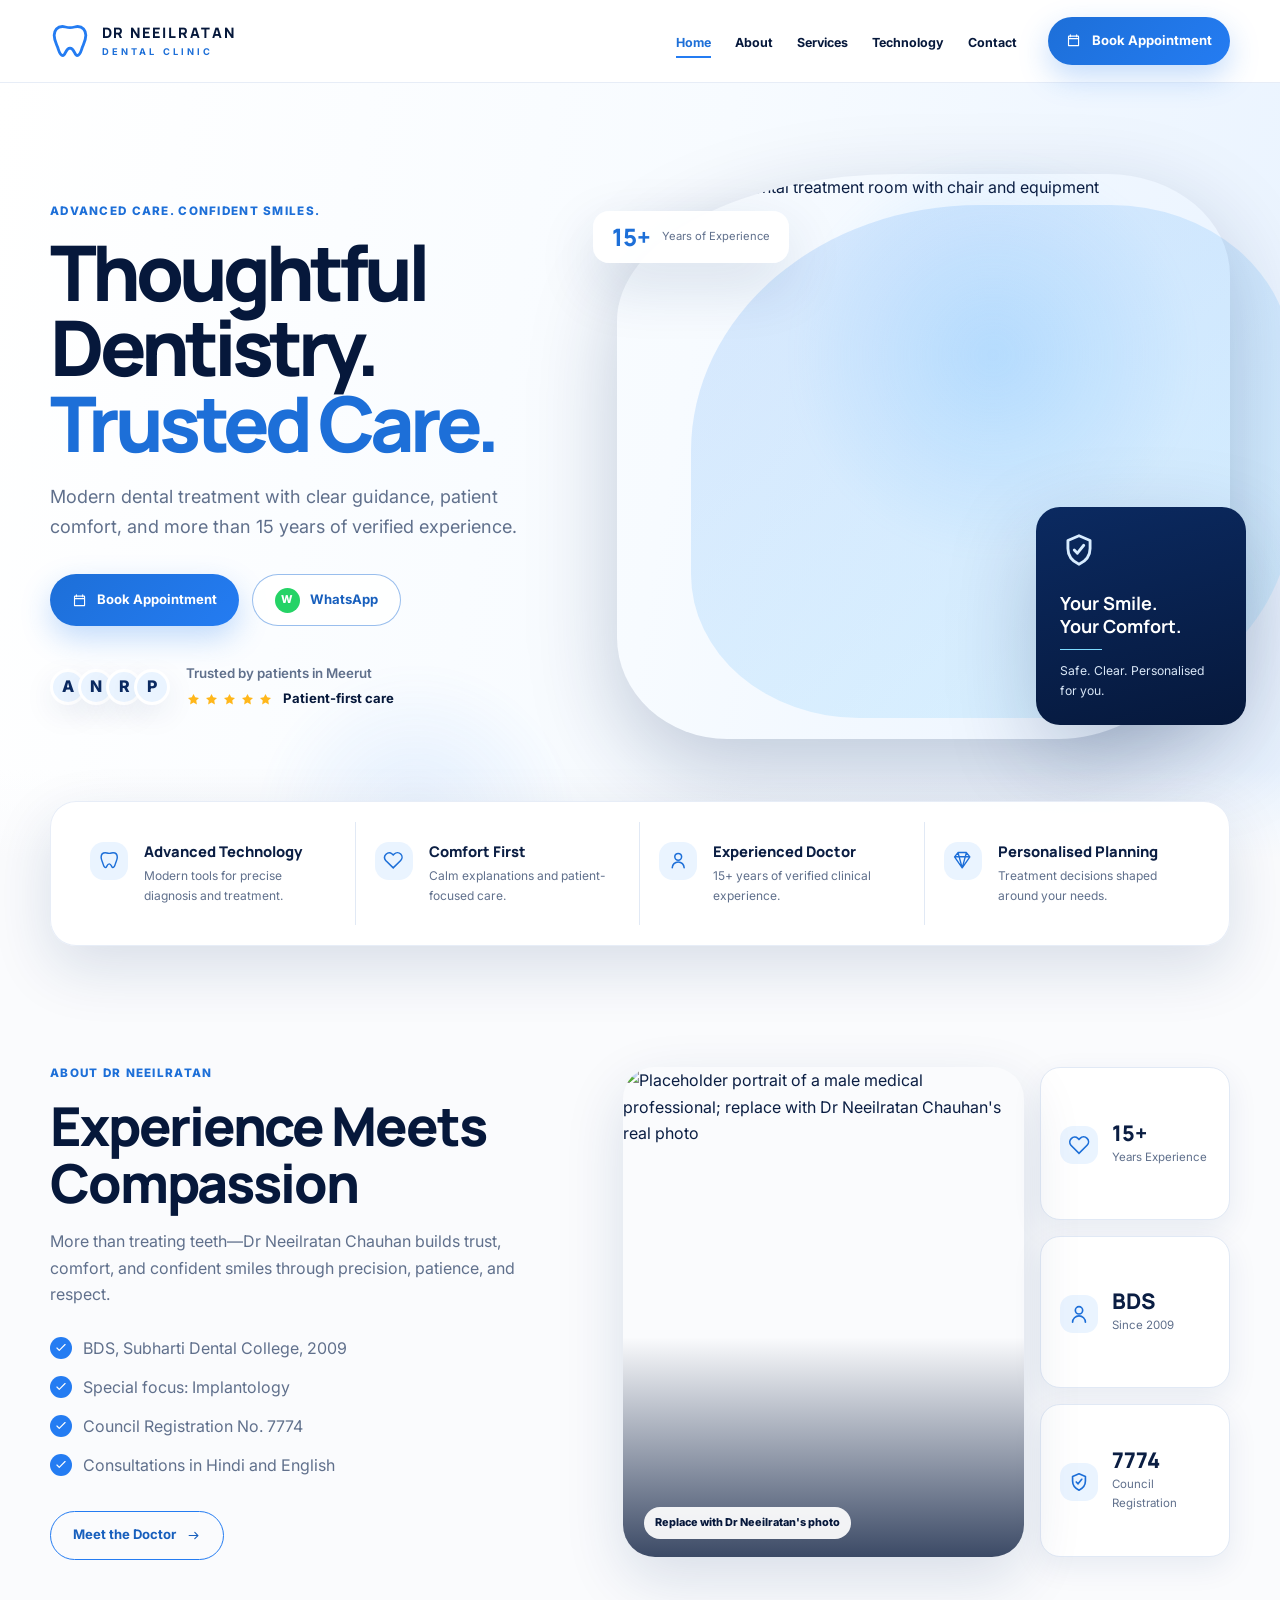
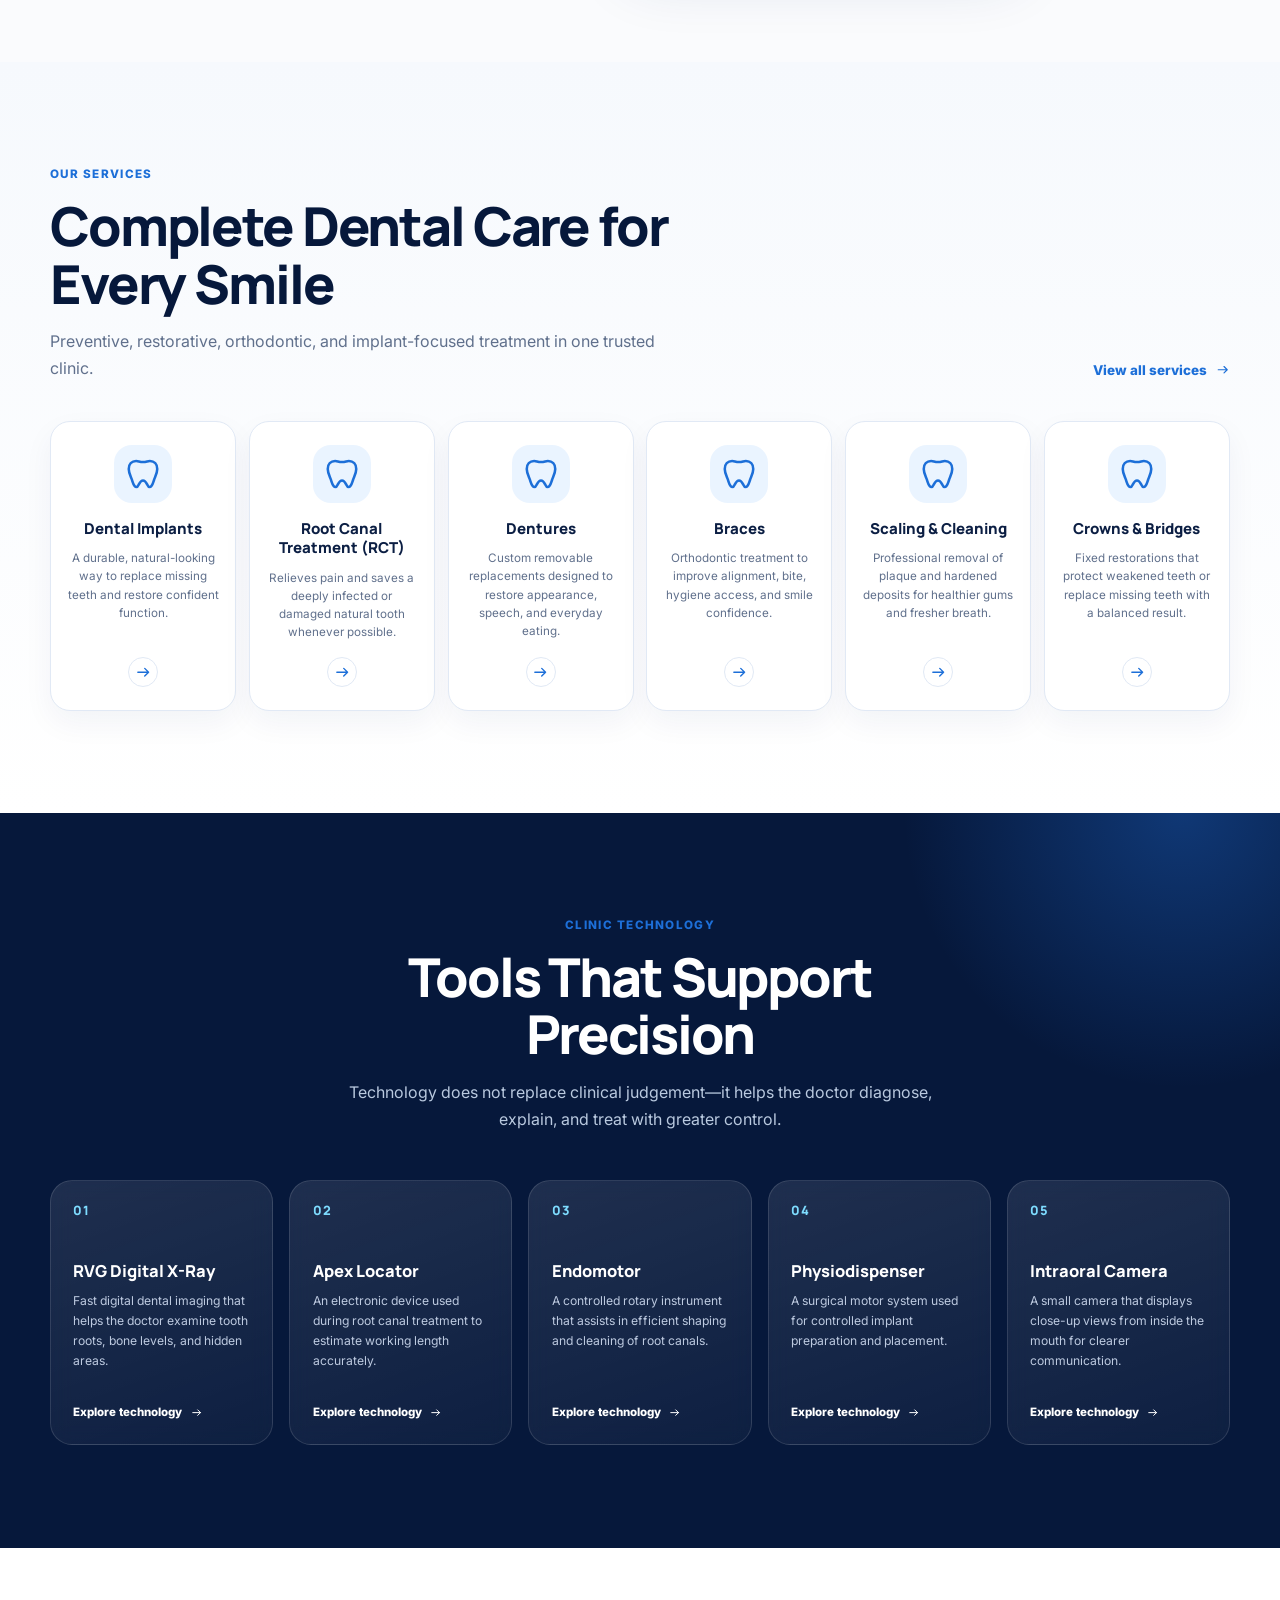
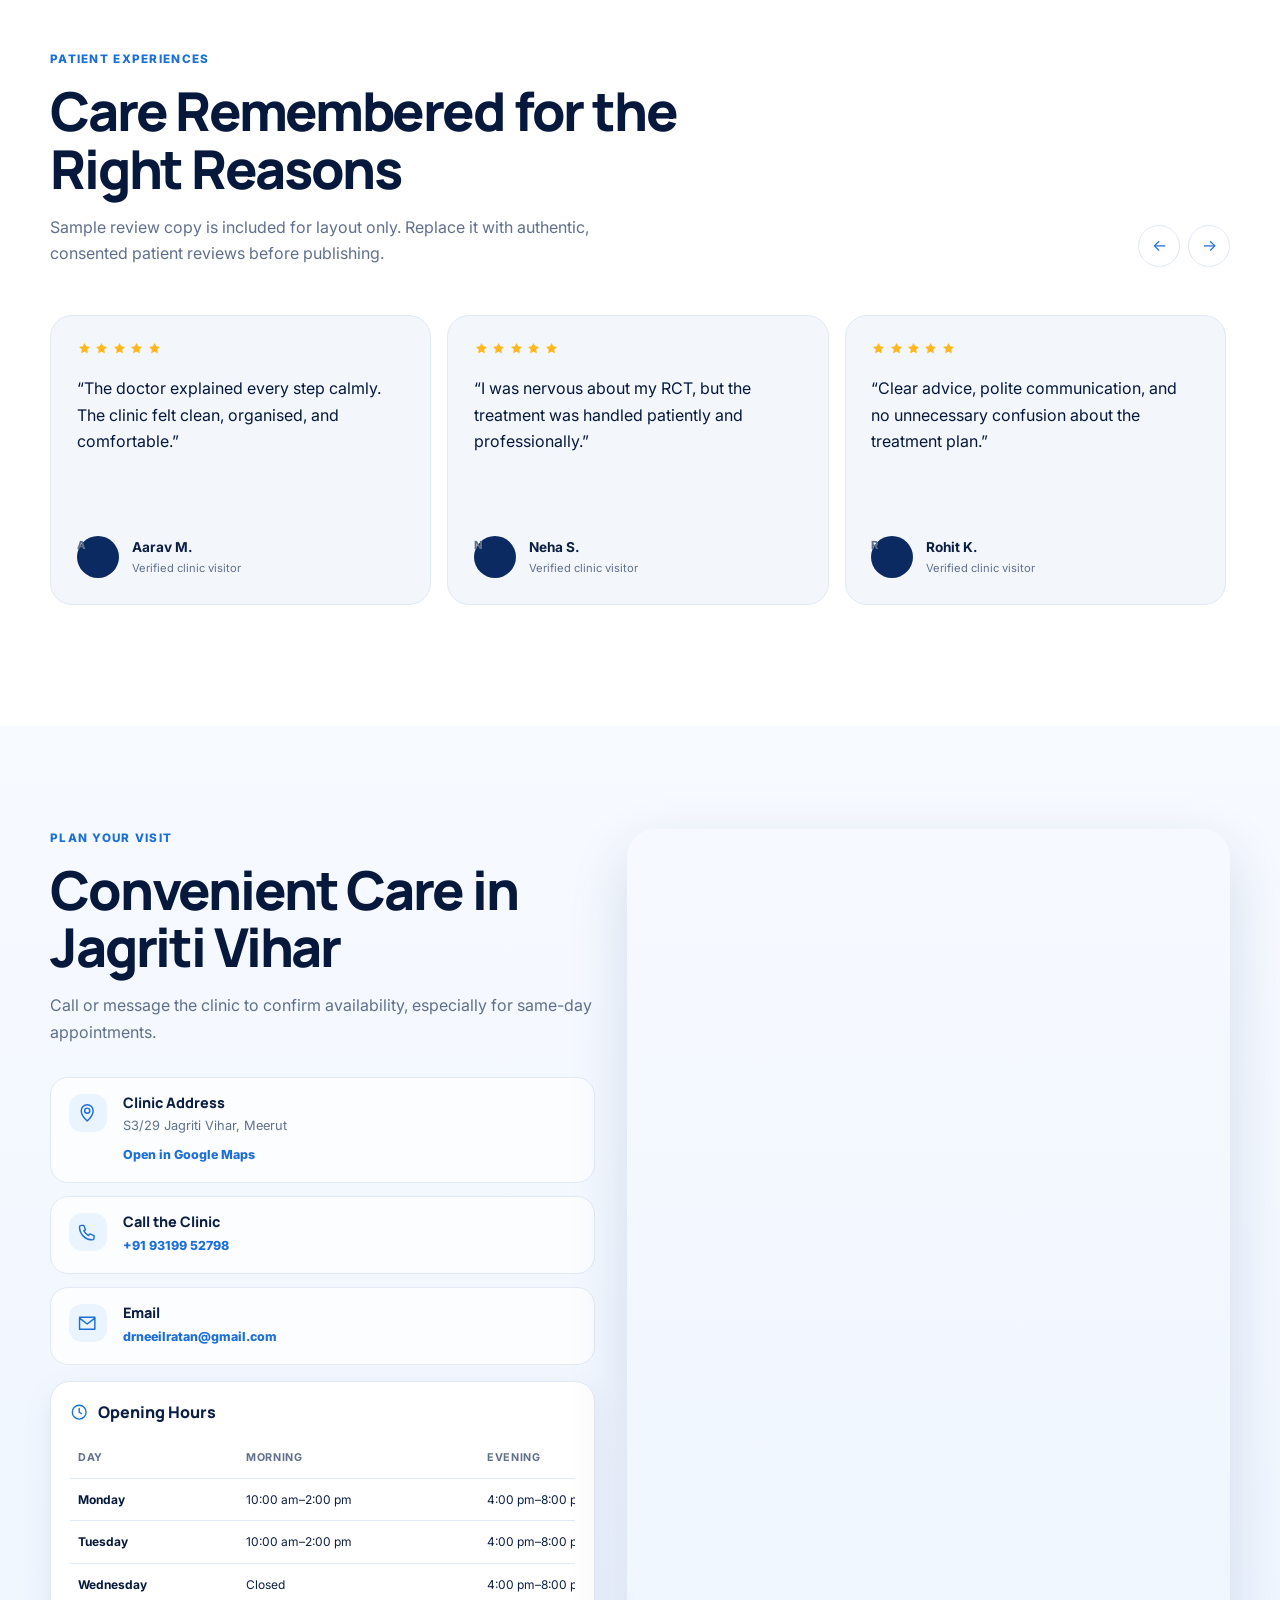
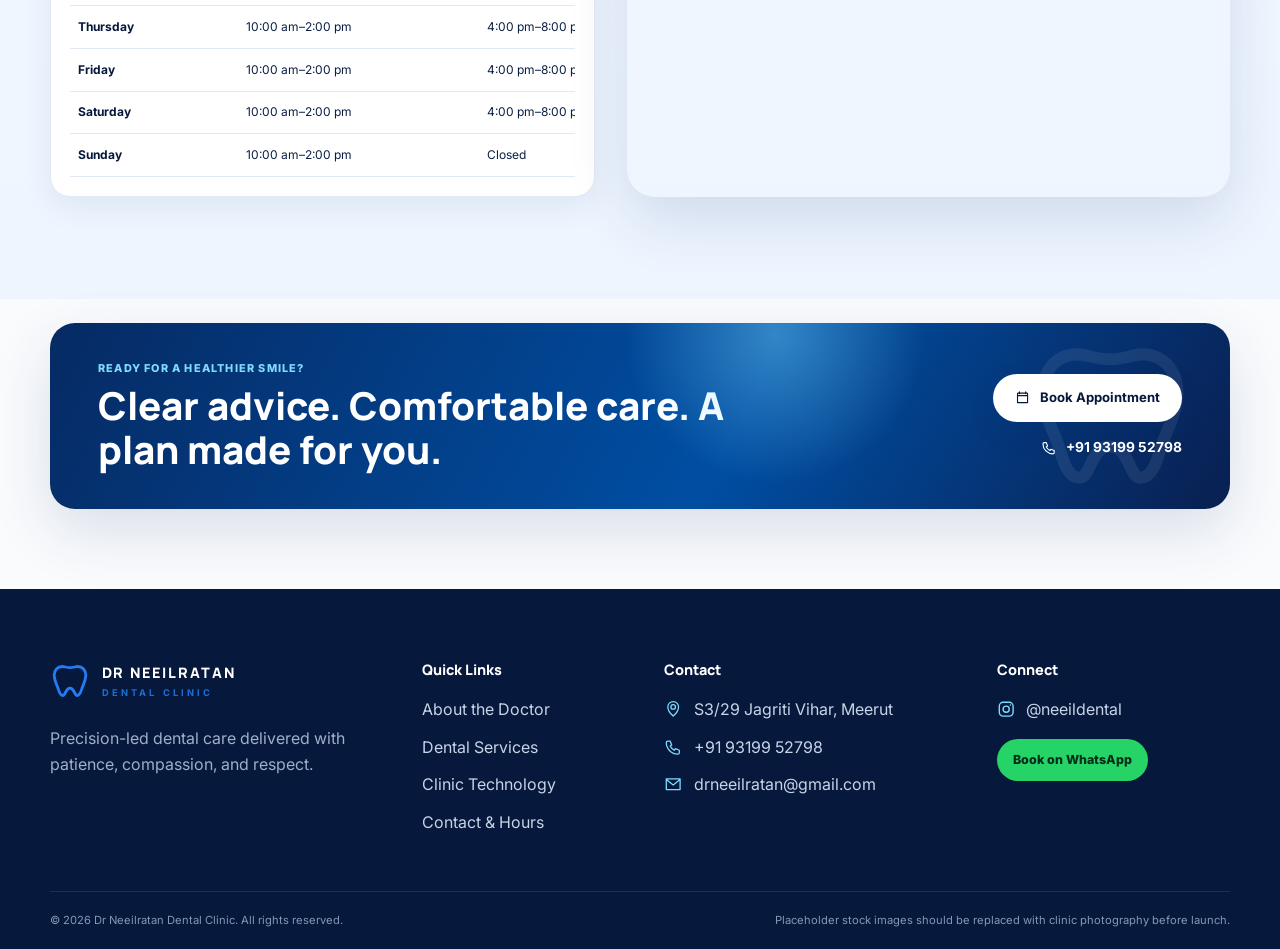
==== index.html @ 97192f5d "Add files via upload" ====
<!doctype html>
<html lang="en">

<head>
  <meta charset="utf-8">
  <meta name="viewport" content="width=device-width, initial-scale=1">
  <title>Dr Neeilratan Dental Clinic | Dentist in Jagriti Vihar, Meerut</title>
  <meta name="description"
    content="Dental implants, RCT, dentures, braces, scaling, crowns and bridges in Jagriti Vihar, Meerut.">
  <meta name="theme-color" content="#0B2A61">
  <link rel="preconnect" href="https://fonts.googleapis.com">
  <link rel="preconnect" href="https://fonts.gstatic.com" crossorigin>
  <link
    href="https://fonts.googleapis.com/css2?family=Inter:wght@400;500;600;700&family=Manrope:wght@500;600;700;800&display=swap"
    rel="stylesheet">
  <script src="https://cdn.tailwindcss.com"></script>
  <link rel="stylesheet" href="custom.css">
</head>

<body class="site-body page-home" data-page="home">
  <!-- EL:SECTION | Global Header -->
  <header class="site-header" data-site-header>
    <a class="skip-link" href="#main-content">Skip to main content</a>
    <!-- EL:COLUMN -->
    <div class="site-header-inner page-shell">
      <!-- EL:WIDGET:Image + Heading -->
      <a class="brand-lockup" href="index.html" aria-label="Dr Neeilratan Dental Clinic home">
        <span class="brand-mark"><svg viewBox="0 0 24 24" aria-hidden="true">
            <path
              d="M7.4 3.3c1.5 0 2.4.7 4.6.7s3.1-.7 4.6-.7c2.9 0 4.9 2.2 4.9 5.3 0 2.7-1.2 4.8-2.1 7.2-.7 2-1.2 4.9-3.1 4.9-1.6 0-1.6-4.4-4.3-4.4s-2.7 4.4-4.3 4.4c-1.9 0-2.4-2.9-3.1-4.9-.9-2.4-2.1-4.5-2.1-7.2 0-3.1 2-5.3 4.9-5.3Z"
              fill="none" stroke="currentColor" stroke-width="1.7" stroke-linecap="round" stroke-linejoin="round" />
          </svg></span>
        <span class="brand-copy"><strong>DR NEEILRATAN</strong><small>DENTAL CLINIC</small></span>
      </a>
      <!-- /EL:WIDGET:Image + Heading -->
      <!-- EL:WIDGET:Icon -->
      <button class="mobile-menu-button" type="button" aria-expanded="false" aria-controls="primary-navigation"
        data-menu-button>
        <span class="sr-only">Open navigation</span>
        <span class="menu-open-icon"><svg viewBox="0 0 24 24" aria-hidden="true">
            <path d="M4 7h16M4 12h16M4 17h16" fill="none" stroke="currentColor" stroke-width="2"
              stroke-linecap="round" />
          </svg></span><span class="menu-close-icon"><svg viewBox="0 0 24 24" aria-hidden="true">
            <path d="m6 6 12 12M18 6 6 18" fill="none" stroke="currentColor" stroke-width="2" stroke-linecap="round" />
          </svg></span>
      </button>
      <!-- /EL:WIDGET:Icon -->
      <!-- EL:WIDGET:Nav Menu -->
      <nav class="primary-navigation" id="primary-navigation" aria-label="Primary navigation" data-mobile-menu>
        <ul class="site-nav-list">
          <li><a class="site-nav-link nav-link-home" href="index.html" aria-current="page">Home</a></li>
          <li><a class="site-nav-link nav-link-about" href="about.html">About</a></li>
          <li><a class="site-nav-link nav-link-services" href="services.html">Services</a></li>
          <li><a class="site-nav-link nav-link-technology" href="technology.html">Technology</a></li>
          <li><a class="site-nav-link nav-link-contact" href="contact.html">Contact</a></li>
        </ul>
        <a class="button-primary header-book-button" href="book-appointment.html"><span class="icon-svg "><svg
              viewBox="0 0 24 24" aria-hidden="true">
              <path d="M7 3v3m10-3v3M4 9h16M5 5h14a1 1 0 0 1 1 1v14H4V6a1 1 0 0 1 1-1Z" fill="none"
                stroke="currentColor" stroke-width="1.8" stroke-linecap="round" stroke-linejoin="round" />
            </svg></span><span>Book Appointment</span></a>
      </nav>
      <!-- /EL:WIDGET:Nav Menu -->
    </div>
    <!-- /EL:COLUMN -->
  </header>
  <!-- /EL:SECTION -->
  <main id="main-content">
    <!-- EL:SECTION | Hero -->
    <section class="hero-section" id="home" data-scroll-section>
      <div class="hero-glow hero-glow-one" aria-hidden="true"></div>
      <div class="hero-glow hero-glow-two" aria-hidden="true"></div>
      <div class="page-shell hero-grid">
        <!-- EL:COLUMN -->
        <div class="hero-copy-column">
          <!-- EL:WIDGET:Text -->
          <p class="eyebrow-label">ADVANCED CARE. CONFIDENT SMILES.</p><!-- /EL:WIDGET:Text -->
          <!-- EL:WIDGET:Heading -->
          <h1>Thoughtful Dentistry.<br><span>Trusted Care.</span></h1><!-- /EL:WIDGET:Heading -->
          <!-- EL:WIDGET:Text -->
          <p class="hero-intro">Modern dental treatment with clear guidance, patient comfort, and more than 15 years of
            verified experience.</p><!-- /EL:WIDGET:Text -->
          <!-- EL:INNER-SECTION -->
          <div class="hero-actions">
            <!-- EL:WIDGET:Button --><a class="button-primary" href="book-appointment.html"><span class="icon-svg "><svg
                  viewBox="0 0 24 24" aria-hidden="true">
                  <path d="M7 3v3m10-3v3M4 9h16M5 5h14a1 1 0 0 1 1 1v14H4V6a1 1 0 0 1 1-1Z" fill="none"
                    stroke="currentColor" stroke-width="1.8" stroke-linecap="round" stroke-linejoin="round" />
                </svg></span><span>Book Appointment</span></a><!-- /EL:WIDGET:Button -->
            <!-- EL:WIDGET:Button --><a class="button-secondary"
              href="https://wa.me/919319952798?text=Hello%20Dr%20Neeilratan%20Dental%20Clinic%2C%20I%20would%20like%20to%20book%20an%20appointment."
              target="_blank" rel="noopener noreferrer"><span
                class="whatsapp-dot">W</span><span>WhatsApp</span></a><!-- /EL:WIDGET:Button -->
          </div>
          <!-- /EL:INNER-SECTION -->
          <!-- EL:INNER-SECTION -->
          <div class="hero-trust-row">
            <div class="avatar-stack" aria-hidden="true"><span>A</span><span>N</span><span>R</span><span>P</span></div>
            <div><small>Trusted by patients in Meerut</small>
              <div class="hero-rating"><span class="icon-svg review-star"><svg viewBox="0 0 24 24" aria-hidden="true">
                    <path d="m12 3 2.7 5.5 6.1.9-4.4 4.3 1 6.1-5.4-2.9-5.4 2.9 1-6.1-4.4-4.3 6.1-.9L12 3Z"
                      fill="currentColor" />
                  </svg></span><span class="icon-svg review-star"><svg viewBox="0 0 24 24" aria-hidden="true">
                    <path d="m12 3 2.7 5.5 6.1.9-4.4 4.3 1 6.1-5.4-2.9-5.4 2.9 1-6.1-4.4-4.3 6.1-.9L12 3Z"
                      fill="currentColor" />
                  </svg></span><span class="icon-svg review-star"><svg viewBox="0 0 24 24" aria-hidden="true">
                    <path d="m12 3 2.7 5.5 6.1.9-4.4 4.3 1 6.1-5.4-2.9-5.4 2.9 1-6.1-4.4-4.3 6.1-.9L12 3Z"
                      fill="currentColor" />
                  </svg></span><span class="icon-svg review-star"><svg viewBox="0 0 24 24" aria-hidden="true">
                    <path d="m12 3 2.7 5.5 6.1.9-4.4 4.3 1 6.1-5.4-2.9-5.4 2.9 1-6.1-4.4-4.3 6.1-.9L12 3Z"
                      fill="currentColor" />
                  </svg></span><span class="icon-svg review-star"><svg viewBox="0 0 24 24" aria-hidden="true">
                    <path d="m12 3 2.7 5.5 6.1.9-4.4 4.3 1 6.1-5.4-2.9-5.4 2.9 1-6.1-4.4-4.3 6.1-.9L12 3Z"
                      fill="currentColor" />
                  </svg></span><strong>Patient-first care</strong></div>
            </div>
          </div>
          <!-- /EL:INNER-SECTION -->
        </div>
        <!-- /EL:COLUMN -->
        <!-- EL:COLUMN -->
        <div class="hero-media-column">
          <!-- EL:WIDGET:Image -->
          <!-- Placeholder photo: Kari Bjorn Photography / Unsplash. Replace with real clinic photography. -->
          <img class="hero-clinic-image"
            src="https://images.unsplash.com/photo-1704455306251-b4634215d98f?auto=format&fit=crop&w=1800&q=88"
            alt="Bright modern dental treatment room with chair and equipment" width="1200" height="900">
          <!-- /EL:WIDGET:Image -->
          <!-- EL:WIDGET:Icon Box -->
          <aside class="hero-promise-card"><span class="icon-svg "><svg viewBox="0 0 24 24" aria-hidden="true">
                <path d="M12 3 5 6v5c0 4.8 2.8 8 7 10 4.2-2 7-5.2 7-10V6l-7-3Zm-3 9 2 2 4-5" fill="none"
                  stroke="currentColor" stroke-width="1.8" stroke-linecap="round" stroke-linejoin="round" />
              </svg></span>
            <h2>Your Smile.<br>Your Comfort.</h2><span></span>
            <p>Safe. Clear. Personalised for you.</p>
          </aside>
          <!-- /EL:WIDGET:Icon Box -->
          <!-- EL:WIDGET:Icon Box -->
          <aside class="hero-experience-pill"><strong>15+</strong><span>Years of Experience</span></aside>
          <!-- /EL:WIDGET:Icon Box -->
        </div>
        <!-- /EL:COLUMN -->
      </div>
    </section>
    <!-- /EL:SECTION -->

    <!-- EL:SECTION | Care Pillars -->
    <section class="care-pillars-section" aria-label="Clinic care pillars">
      <div class="page-shell care-pillars-grid">
        <!-- EL:WIDGET:Icon Box -->
        <article><span class="icon-svg "><svg viewBox="0 0 24 24" aria-hidden="true">
              <path
                d="M7.4 3.3c1.5 0 2.4.7 4.6.7s3.1-.7 4.6-.7c2.9 0 4.9 2.2 4.9 5.3 0 2.7-1.2 4.8-2.1 7.2-.7 2-1.2 4.9-3.1 4.9-1.6 0-1.6-4.4-4.3-4.4s-2.7 4.4-4.3 4.4c-1.9 0-2.4-2.9-3.1-4.9-.9-2.4-2.1-4.5-2.1-7.2 0-3.1 2-5.3 4.9-5.3Z"
                fill="none" stroke="currentColor" stroke-width="1.7" stroke-linecap="round" stroke-linejoin="round" />
            </svg></span>
          <div>
            <h2>Advanced Technology</h2>
            <p>Modern tools for precise diagnosis and treatment.</p>
          </div>
        </article><!-- /EL:WIDGET:Icon Box -->
        <!-- EL:WIDGET:Icon Box -->
        <article><span class="icon-svg "><svg viewBox="0 0 24 24" aria-hidden="true">
              <path
                d="M20.8 4.7a5.4 5.4 0 0 0-7.6 0L12 5.9l-1.2-1.2a5.4 5.4 0 0 0-7.6 7.6L12 21l8.8-8.7a5.4 5.4 0 0 0 0-7.6Z"
                fill="none" stroke="currentColor" stroke-width="1.8" />
            </svg></span>
          <div>
            <h2>Comfort First</h2>
            <p>Calm explanations and patient-focused care.</p>
          </div>
        </article><!-- /EL:WIDGET:Icon Box -->
        <!-- EL:WIDGET:Icon Box -->
        <article><span class="icon-svg "><svg viewBox="0 0 24 24" aria-hidden="true">
              <path d="M12 12a4 4 0 1 0 0-8 4 4 0 0 0 0 8Zm7 9a7 7 0 0 0-14 0" fill="none" stroke="currentColor"
                stroke-width="1.8" stroke-linecap="round" />
            </svg></span>
          <div>
            <h2>Experienced Doctor</h2>
            <p>15+ years of verified clinical experience.</p>
          </div>
        </article><!-- /EL:WIDGET:Icon Box -->
        <!-- EL:WIDGET:Icon Box -->
        <article><span class="icon-svg "><svg viewBox="0 0 24 24" aria-hidden="true">
              <path d="m3 8 4-5h10l4 5-9 13L3 8Zm0 0h18M7 3l5 18 5-18" fill="none" stroke="currentColor"
                stroke-width="1.6" stroke-linejoin="round" />
            </svg></span>
          <div>
            <h2>Personalised Planning</h2>
            <p>Treatment decisions shaped around your needs.</p>
          </div>
        </article><!-- /EL:WIDGET:Icon Box -->
      </div>
    </section>
    <!-- /EL:SECTION -->

    <!-- EL:SECTION | About Preview -->
    <section class="content-section about-preview-section" id="about" data-scroll-section>
      <div class="page-shell about-preview-grid">
        <!-- EL:COLUMN -->
        <div class="about-preview-copy">
          <div class="section-heading">
            <!-- EL:WIDGET:Text -->
            <p class="eyebrow-label">ABOUT DR NEEILRATAN</p><!-- /EL:WIDGET:Text -->
            <!-- EL:WIDGET:Heading -->
            <h2>Experience Meets Compassion</h2><!-- /EL:WIDGET:Heading -->
            <!-- EL:WIDGET:Text -->
            <p class="section-intro">More than treating teeth—Dr Neeilratan Chauhan builds trust, comfort, and confident
              smiles through precision, patience, and respect.</p><!-- /EL:WIDGET:Text -->
          </div>
          <!-- EL:WIDGET:Icon List -->
          <ul class="doctor-mini-list">
            <li><span class="icon-svg "><svg viewBox="0 0 24 24" aria-hidden="true">
                  <path d="m5 12 4 4L19 6" fill="none" stroke="currentColor" stroke-width="2" stroke-linecap="round"
                    stroke-linejoin="round" />
                </svg></span><span>BDS, Subharti Dental College, 2009</span></li>
            <li><span class="icon-svg "><svg viewBox="0 0 24 24" aria-hidden="true">
                  <path d="m5 12 4 4L19 6" fill="none" stroke="currentColor" stroke-width="2" stroke-linecap="round"
                    stroke-linejoin="round" />
                </svg></span><span>Special focus: Implantology</span></li>
            <li><span class="icon-svg "><svg viewBox="0 0 24 24" aria-hidden="true">
                  <path d="m5 12 4 4L19 6" fill="none" stroke="currentColor" stroke-width="2" stroke-linecap="round"
                    stroke-linejoin="round" />
                </svg></span><span>Council Registration No. 7774</span></li>
            <li><span class="icon-svg "><svg viewBox="0 0 24 24" aria-hidden="true">
                  <path d="m5 12 4 4L19 6" fill="none" stroke="currentColor" stroke-width="2" stroke-linecap="round"
                    stroke-linejoin="round" />
                </svg></span><span>Consultations in Hindi and English</span></li>
          </ul>
          <!-- /EL:WIDGET:Icon List -->
          <!-- EL:WIDGET:Button --><a class="button-outline" href="about.html">Meet the Doctor <span
              class="icon-svg "><svg viewBox="0 0 24 24" aria-hidden="true">
                <path d="M5 12h14m-5-5 5 5-5 5" fill="none" stroke="currentColor" stroke-width="1.8"
                  stroke-linecap="round" stroke-linejoin="round" />
              </svg></span></a><!-- /EL:WIDGET:Button -->
        </div>
        <!-- /EL:COLUMN -->
        <!-- EL:COLUMN -->
        <div class="about-preview-media">
          <!-- EL:WIDGET:Image -->
          <!-- Placeholder photo: Usman Yousaf / Unsplash. This is not Dr Neeilratan; replace with the doctor's real portrait. -->
          <div class="doctor-photo-frame"><img
              src="https://images.unsplash.com/photo-1612349317150-e413f6a5b16d?auto=format&fit=crop&w=1200&q=85"
              alt="Placeholder portrait of a male medical professional; replace with Dr Neeilratan Chauhan's real photo"
              width="900" height="1100"><span>Replace with Dr Neeilratan's photo</span></div>
          <!-- /EL:WIDGET:Image -->
          <!-- EL:INNER-SECTION -->
          <div class="about-stat-stack">
            <article><span class="icon-svg "><svg viewBox="0 0 24 24" aria-hidden="true">
                  <path
                    d="M20.8 4.7a5.4 5.4 0 0 0-7.6 0L12 5.9l-1.2-1.2a5.4 5.4 0 0 0-7.6 7.6L12 21l8.8-8.7a5.4 5.4 0 0 0 0-7.6Z"
                    fill="none" stroke="currentColor" stroke-width="1.8" />
                </svg></span>
              <div><strong>15+</strong><span>Years Experience</span></div>
            </article>
            <article><span class="icon-svg "><svg viewBox="0 0 24 24" aria-hidden="true">
                  <path d="M12 12a4 4 0 1 0 0-8 4 4 0 0 0 0 8Zm7 9a7 7 0 0 0-14 0" fill="none" stroke="currentColor"
                    stroke-width="1.8" stroke-linecap="round" />
                </svg></span>
              <div><strong>BDS</strong><span>Since 2009</span></div>
            </article>
            <article><span class="icon-svg "><svg viewBox="0 0 24 24" aria-hidden="true">
                  <path d="M12 3 5 6v5c0 4.8 2.8 8 7 10 4.2-2 7-5.2 7-10V6l-7-3Zm-3 9 2 2 4-5" fill="none"
                    stroke="currentColor" stroke-width="1.8" stroke-linecap="round" stroke-linejoin="round" />
                </svg></span>
              <div><strong>7774</strong><span>Council Registration</span></div>
            </article>
          </div>
          <!-- /EL:INNER-SECTION -->
        </div>
        <!-- /EL:COLUMN -->
      </div>
    </section>
    <!-- /EL:SECTION -->

    <!-- EL:SECTION | Services -->
    <section class="content-section services-home-section" id="services" data-scroll-section>
      <div class="page-shell">
        <div class="section-heading-row">
          <div class="section-heading">
            <!-- EL:WIDGET:Text -->
            <p class="eyebrow-label">OUR SERVICES</p><!-- /EL:WIDGET:Text -->
            <!-- EL:WIDGET:Heading -->
            <h2>Complete Dental Care for Every Smile</h2><!-- /EL:WIDGET:Heading -->
            <!-- EL:WIDGET:Text -->
            <p class="section-intro">Preventive, restorative, orthodontic, and implant-focused treatment in one trusted
              clinic.</p><!-- /EL:WIDGET:Text -->
          </div><!-- EL:WIDGET:Button --><a class="text-link" href="services.html">View all services <span
              class="icon-svg "><svg viewBox="0 0 24 24" aria-hidden="true">
                <path d="M5 12h14m-5-5 5 5-5 5" fill="none" stroke="currentColor" stroke-width="1.8"
                  stroke-linecap="round" stroke-linejoin="round" />
              </svg></span></a><!-- /EL:WIDGET:Button -->
        </div>
        <!-- EL:INNER-SECTION -->
        <div class="services-summary-grid"><!-- EL:WIDGET:Icon Box -->
          <article class="service-summary-card">
            <div class="service-summary-icon"><svg viewBox="0 0 24 24" aria-hidden="true">
                <path
                  d="M7.4 3.3c1.5 0 2.4.7 4.6.7s3.1-.7 4.6-.7c2.9 0 4.9 2.2 4.9 5.3 0 2.7-1.2 4.8-2.1 7.2-.7 2-1.2 4.9-3.1 4.9-1.6 0-1.6-4.4-4.3-4.4s-2.7 4.4-4.3 4.4c-1.9 0-2.4-2.9-3.1-4.9-.9-2.4-2.1-4.5-2.1-7.2 0-3.1 2-5.3 4.9-5.3Z"
                  fill="none" stroke="currentColor" stroke-width="1.7" stroke-linecap="round" stroke-linejoin="round" />
              </svg></div>
            <h3>Dental Implants</h3>
            <p>A durable, natural-looking way to replace missing teeth and restore confident function.</p>
            <a href="services.html#implants" aria-label="Learn more about Dental Implants"><span class="icon-svg "><svg
                  viewBox="0 0 24 24" aria-hidden="true">
                  <path d="M5 12h14m-5-5 5 5-5 5" fill="none" stroke="currentColor" stroke-width="1.8"
                    stroke-linecap="round" stroke-linejoin="round" />
                </svg></span></a>
          </article>
          <!-- /EL:WIDGET:Icon Box --><!-- EL:WIDGET:Icon Box -->
          <article class="service-summary-card">
            <div class="service-summary-icon"><svg viewBox="0 0 24 24" aria-hidden="true">
                <path
                  d="M7.4 3.3c1.5 0 2.4.7 4.6.7s3.1-.7 4.6-.7c2.9 0 4.9 2.2 4.9 5.3 0 2.7-1.2 4.8-2.1 7.2-.7 2-1.2 4.9-3.1 4.9-1.6 0-1.6-4.4-4.3-4.4s-2.7 4.4-4.3 4.4c-1.9 0-2.4-2.9-3.1-4.9-.9-2.4-2.1-4.5-2.1-7.2 0-3.1 2-5.3 4.9-5.3Z"
                  fill="none" stroke="currentColor" stroke-width="1.7" stroke-linecap="round" stroke-linejoin="round" />
              </svg></div>
            <h3>Root Canal Treatment (RCT)</h3>
            <p>Relieves pain and saves a deeply infected or damaged natural tooth whenever possible.</p>
            <a href="services.html#rct" aria-label="Learn more about Root Canal Treatment (RCT)"><span
                class="icon-svg "><svg viewBox="0 0 24 24" aria-hidden="true">
                  <path d="M5 12h14m-5-5 5 5-5 5" fill="none" stroke="currentColor" stroke-width="1.8"
                    stroke-linecap="round" stroke-linejoin="round" />
                </svg></span></a>
          </article>
          <!-- /EL:WIDGET:Icon Box --><!-- EL:WIDGET:Icon Box -->
          <article class="service-summary-card">
            <div class="service-summary-icon"><svg viewBox="0 0 24 24" aria-hidden="true">
                <path
                  d="M7.4 3.3c1.5 0 2.4.7 4.6.7s3.1-.7 4.6-.7c2.9 0 4.9 2.2 4.9 5.3 0 2.7-1.2 4.8-2.1 7.2-.7 2-1.2 4.9-3.1 4.9-1.6 0-1.6-4.4-4.3-4.4s-2.7 4.4-4.3 4.4c-1.9 0-2.4-2.9-3.1-4.9-.9-2.4-2.1-4.5-2.1-7.2 0-3.1 2-5.3 4.9-5.3Z"
                  fill="none" stroke="currentColor" stroke-width="1.7" stroke-linecap="round" stroke-linejoin="round" />
              </svg></div>
            <h3>Dentures</h3>
            <p>Custom removable replacements designed to restore appearance, speech, and everyday eating.</p>
            <a href="services.html#dentures" aria-label="Learn more about Dentures"><span class="icon-svg "><svg
                  viewBox="0 0 24 24" aria-hidden="true">
                  <path d="M5 12h14m-5-5 5 5-5 5" fill="none" stroke="currentColor" stroke-width="1.8"
                    stroke-linecap="round" stroke-linejoin="round" />
                </svg></span></a>
          </article>
          <!-- /EL:WIDGET:Icon Box --><!-- EL:WIDGET:Icon Box -->
          <article class="service-summary-card">
            <div class="service-summary-icon"><svg viewBox="0 0 24 24" aria-hidden="true">
                <path
                  d="M7.4 3.3c1.5 0 2.4.7 4.6.7s3.1-.7 4.6-.7c2.9 0 4.9 2.2 4.9 5.3 0 2.7-1.2 4.8-2.1 7.2-.7 2-1.2 4.9-3.1 4.9-1.6 0-1.6-4.4-4.3-4.4s-2.7 4.4-4.3 4.4c-1.9 0-2.4-2.9-3.1-4.9-.9-2.4-2.1-4.5-2.1-7.2 0-3.1 2-5.3 4.9-5.3Z"
                  fill="none" stroke="currentColor" stroke-width="1.7" stroke-linecap="round" stroke-linejoin="round" />
              </svg></div>
            <h3>Braces</h3>
            <p>Orthodontic treatment to improve alignment, bite, hygiene access, and smile confidence.</p>
            <a href="services.html#braces" aria-label="Learn more about Braces"><span class="icon-svg "><svg
                  viewBox="0 0 24 24" aria-hidden="true">
                  <path d="M5 12h14m-5-5 5 5-5 5" fill="none" stroke="currentColor" stroke-width="1.8"
                    stroke-linecap="round" stroke-linejoin="round" />
                </svg></span></a>
          </article>
          <!-- /EL:WIDGET:Icon Box --><!-- EL:WIDGET:Icon Box -->
          <article class="service-summary-card">
            <div class="service-summary-icon"><svg viewBox="0 0 24 24" aria-hidden="true">
                <path
                  d="M7.4 3.3c1.5 0 2.4.7 4.6.7s3.1-.7 4.6-.7c2.9 0 4.9 2.2 4.9 5.3 0 2.7-1.2 4.8-2.1 7.2-.7 2-1.2 4.9-3.1 4.9-1.6 0-1.6-4.4-4.3-4.4s-2.7 4.4-4.3 4.4c-1.9 0-2.4-2.9-3.1-4.9-.9-2.4-2.1-4.5-2.1-7.2 0-3.1 2-5.3 4.9-5.3Z"
                  fill="none" stroke="currentColor" stroke-width="1.7" stroke-linecap="round" stroke-linejoin="round" />
              </svg></div>
            <h3>Scaling & Cleaning</h3>
            <p>Professional removal of plaque and hardened deposits for healthier gums and fresher breath.</p>
            <a href="services.html#scaling" aria-label="Learn more about Scaling & Cleaning"><span
                class="icon-svg "><svg viewBox="0 0 24 24" aria-hidden="true">
                  <path d="M5 12h14m-5-5 5 5-5 5" fill="none" stroke="currentColor" stroke-width="1.8"
                    stroke-linecap="round" stroke-linejoin="round" />
                </svg></span></a>
          </article>
          <!-- /EL:WIDGET:Icon Box --><!-- EL:WIDGET:Icon Box -->
          <article class="service-summary-card">
            <div class="service-summary-icon"><svg viewBox="0 0 24 24" aria-hidden="true">
                <path
                  d="M7.4 3.3c1.5 0 2.4.7 4.6.7s3.1-.7 4.6-.7c2.9 0 4.9 2.2 4.9 5.3 0 2.7-1.2 4.8-2.1 7.2-.7 2-1.2 4.9-3.1 4.9-1.6 0-1.6-4.4-4.3-4.4s-2.7 4.4-4.3 4.4c-1.9 0-2.4-2.9-3.1-4.9-.9-2.4-2.1-4.5-2.1-7.2 0-3.1 2-5.3 4.9-5.3Z"
                  fill="none" stroke="currentColor" stroke-width="1.7" stroke-linecap="round" stroke-linejoin="round" />
              </svg></div>
            <h3>Crowns & Bridges</h3>
            <p>Fixed restorations that protect weakened teeth or replace missing teeth with a balanced result.</p>
            <a href="services.html#crowns-bridges" aria-label="Learn more about Crowns & Bridges"><span
                class="icon-svg "><svg viewBox="0 0 24 24" aria-hidden="true">
                  <path d="M5 12h14m-5-5 5 5-5 5" fill="none" stroke="currentColor" stroke-width="1.8"
                    stroke-linecap="round" stroke-linejoin="round" />
                </svg></span></a>
          </article>
          <!-- /EL:WIDGET:Icon Box -->
        </div><!-- /EL:INNER-SECTION -->
      </div>
    </section>
    <!-- /EL:SECTION -->

    <!-- EL:SECTION | Technology -->
    <section class="content-section technology-home-section" id="technology" data-scroll-section>
      <div class="page-shell">
        <div class="section-heading section-heading-center">
          <!-- EL:WIDGET:Text -->
          <p class="eyebrow-label">CLINIC TECHNOLOGY</p><!-- /EL:WIDGET:Text -->
          <!-- EL:WIDGET:Heading -->
          <h2>Tools That Support Precision</h2><!-- /EL:WIDGET:Heading -->
          <!-- EL:WIDGET:Text -->
          <p class="section-intro">Technology does not replace clinical judgement—it helps the doctor diagnose, explain,
            and treat with greater control.</p><!-- /EL:WIDGET:Text -->
        </div>
        <!-- EL:INNER-SECTION -->
        <div class="technology-home-grid"><!-- EL:WIDGET:Icon Box -->
          <article class="technology-card-home">
            <div class="technology-number">01</div>
            <h3>RVG Digital X-Ray</h3>
            <p>Fast digital dental imaging that helps the doctor examine tooth roots, bone levels, and hidden areas.</p>
            <a href="technology.html#rvg">Explore technology <span class="icon-svg "><svg viewBox="0 0 24 24"
                  aria-hidden="true">
                  <path d="M5 12h14m-5-5 5 5-5 5" fill="none" stroke="currentColor" stroke-width="1.8"
                    stroke-linecap="round" stroke-linejoin="round" />
                </svg></span></a>
          </article>
          <!-- /EL:WIDGET:Icon Box --><!-- EL:WIDGET:Icon Box -->
          <article class="technology-card-home">
            <div class="technology-number">02</div>
            <h3>Apex Locator</h3>
            <p>An electronic device used during root canal treatment to estimate working length accurately.</p>
            <a href="technology.html#apex-locator">Explore technology <span class="icon-svg "><svg viewBox="0 0 24 24"
                  aria-hidden="true">
                  <path d="M5 12h14m-5-5 5 5-5 5" fill="none" stroke="currentColor" stroke-width="1.8"
                    stroke-linecap="round" stroke-linejoin="round" />
                </svg></span></a>
          </article>
          <!-- /EL:WIDGET:Icon Box --><!-- EL:WIDGET:Icon Box -->
          <article class="technology-card-home">
            <div class="technology-number">03</div>
            <h3>Endomotor</h3>
            <p>A controlled rotary instrument that assists in efficient shaping and cleaning of root canals.</p>
            <a href="technology.html#endomotor">Explore technology <span class="icon-svg "><svg viewBox="0 0 24 24"
                  aria-hidden="true">
                  <path d="M5 12h14m-5-5 5 5-5 5" fill="none" stroke="currentColor" stroke-width="1.8"
                    stroke-linecap="round" stroke-linejoin="round" />
                </svg></span></a>
          </article>
          <!-- /EL:WIDGET:Icon Box --><!-- EL:WIDGET:Icon Box -->
          <article class="technology-card-home">
            <div class="technology-number">04</div>
            <h3>Physiodispenser</h3>
            <p>A surgical motor system used for controlled implant preparation and placement.</p>
            <a href="technology.html#physiodispenser">Explore technology <span class="icon-svg "><svg
                  viewBox="0 0 24 24" aria-hidden="true">
                  <path d="M5 12h14m-5-5 5 5-5 5" fill="none" stroke="currentColor" stroke-width="1.8"
                    stroke-linecap="round" stroke-linejoin="round" />
                </svg></span></a>
          </article>
          <!-- /EL:WIDGET:Icon Box --><!-- EL:WIDGET:Icon Box -->
          <article class="technology-card-home">
            <div class="technology-number">05</div>
            <h3>Intraoral Camera</h3>
            <p>A small camera that displays close-up views from inside the mouth for clearer communication.</p>
            <a href="technology.html#intraoral-camera">Explore technology <span class="icon-svg "><svg
                  viewBox="0 0 24 24" aria-hidden="true">
                  <path d="M5 12h14m-5-5 5 5-5 5" fill="none" stroke="currentColor" stroke-width="1.8"
                    stroke-linecap="round" stroke-linejoin="round" />
                </svg></span></a>
          </article>
          <!-- /EL:WIDGET:Icon Box -->
        </div><!-- /EL:INNER-SECTION -->
      </div>
    </section>
    <!-- /EL:SECTION -->

    <!-- EL:SECTION | Reviews -->
    <section class="content-section reviews-section" id="reviews" data-scroll-section>
      <div class="page-shell">
        <div class="section-heading-row">
          <div class="section-heading">
            <!-- EL:WIDGET:Text -->
            <p class="eyebrow-label">PATIENT EXPERIENCES</p><!-- /EL:WIDGET:Text -->
            <!-- EL:WIDGET:Heading -->
            <h2>Care Remembered for the Right Reasons</h2><!-- /EL:WIDGET:Heading -->
            <!-- EL:WIDGET:Text -->
            <p class="section-intro">Sample review copy is included for layout only. Replace it with authentic,
              consented patient reviews before publishing.</p><!-- /EL:WIDGET:Text -->
          </div>
          <div class="review-controls" aria-label="Review carousel controls"><button type="button" data-review-prev
              aria-label="Scroll reviews left">←</button><button type="button" data-review-next
              aria-label="Scroll reviews right">→</button></div>
        </div>
        <!-- EL:INNER-SECTION -->
        <div class="reviews-track" data-review-track><!-- EL:WIDGET:Testimonial -->
          <article class="review-card" tabindex="0">
            <div class="review-stars" aria-label="5 out of 5 stars"><span class="icon-svg review-star"><svg
                  viewBox="0 0 24 24" aria-hidden="true">
                  <path d="m12 3 2.7 5.5 6.1.9-4.4 4.3 1 6.1-5.4-2.9-5.4 2.9 1-6.1-4.4-4.3 6.1-.9L12 3Z"
                    fill="currentColor" />
                </svg></span><span class="icon-svg review-star"><svg viewBox="0 0 24 24" aria-hidden="true">
                  <path d="m12 3 2.7 5.5 6.1.9-4.4 4.3 1 6.1-5.4-2.9-5.4 2.9 1-6.1-4.4-4.3 6.1-.9L12 3Z"
                    fill="currentColor" />
                </svg></span><span class="icon-svg review-star"><svg viewBox="0 0 24 24" aria-hidden="true">
                  <path d="m12 3 2.7 5.5 6.1.9-4.4 4.3 1 6.1-5.4-2.9-5.4 2.9 1-6.1-4.4-4.3 6.1-.9L12 3Z"
                    fill="currentColor" />
                </svg></span><span class="icon-svg review-star"><svg viewBox="0 0 24 24" aria-hidden="true">
                  <path d="m12 3 2.7 5.5 6.1.9-4.4 4.3 1 6.1-5.4-2.9-5.4 2.9 1-6.1-4.4-4.3 6.1-.9L12 3Z"
                    fill="currentColor" />
                </svg></span><span class="icon-svg review-star"><svg viewBox="0 0 24 24" aria-hidden="true">
                  <path d="m12 3 2.7 5.5 6.1.9-4.4 4.3 1 6.1-5.4-2.9-5.4 2.9 1-6.1-4.4-4.3 6.1-.9L12 3Z"
                    fill="currentColor" />
                </svg></span></div>
            <blockquote>“The doctor explained every step calmly. The clinic felt clean, organised, and comfortable.”
            </blockquote>
            <div class="review-person"><span class="review-avatar" aria-hidden="true">A</span>
              <div><strong>Aarav M.</strong><span>Verified clinic visitor</span></div>
            </div>
          </article>
          <!-- /EL:WIDGET:Testimonial --><!-- EL:WIDGET:Testimonial -->
          <article class="review-card" tabindex="0">
            <div class="review-stars" aria-label="5 out of 5 stars"><span class="icon-svg review-star"><svg
                  viewBox="0 0 24 24" aria-hidden="true">
                  <path d="m12 3 2.7 5.5 6.1.9-4.4 4.3 1 6.1-5.4-2.9-5.4 2.9 1-6.1-4.4-4.3 6.1-.9L12 3Z"
                    fill="currentColor" />
                </svg></span><span class="icon-svg review-star"><svg viewBox="0 0 24 24" aria-hidden="true">
                  <path d="m12 3 2.7 5.5 6.1.9-4.4 4.3 1 6.1-5.4-2.9-5.4 2.9 1-6.1-4.4-4.3 6.1-.9L12 3Z"
                    fill="currentColor" />
                </svg></span><span class="icon-svg review-star"><svg viewBox="0 0 24 24" aria-hidden="true">
                  <path d="m12 3 2.7 5.5 6.1.9-4.4 4.3 1 6.1-5.4-2.9-5.4 2.9 1-6.1-4.4-4.3 6.1-.9L12 3Z"
                    fill="currentColor" />
                </svg></span><span class="icon-svg review-star"><svg viewBox="0 0 24 24" aria-hidden="true">
                  <path d="m12 3 2.7 5.5 6.1.9-4.4 4.3 1 6.1-5.4-2.9-5.4 2.9 1-6.1-4.4-4.3 6.1-.9L12 3Z"
                    fill="currentColor" />
                </svg></span><span class="icon-svg review-star"><svg viewBox="0 0 24 24" aria-hidden="true">
                  <path d="m12 3 2.7 5.5 6.1.9-4.4 4.3 1 6.1-5.4-2.9-5.4 2.9 1-6.1-4.4-4.3 6.1-.9L12 3Z"
                    fill="currentColor" />
                </svg></span></div>
            <blockquote>“I was nervous about my RCT, but the treatment was handled patiently and professionally.”
            </blockquote>
            <div class="review-person"><span class="review-avatar" aria-hidden="true">N</span>
              <div><strong>Neha S.</strong><span>Verified clinic visitor</span></div>
            </div>
          </article>
          <!-- /EL:WIDGET:Testimonial --><!-- EL:WIDGET:Testimonial -->
          <article class="review-card" tabindex="0">
            <div class="review-stars" aria-label="5 out of 5 stars"><span class="icon-svg review-star"><svg
                  viewBox="0 0 24 24" aria-hidden="true">
                  <path d="m12 3 2.7 5.5 6.1.9-4.4 4.3 1 6.1-5.4-2.9-5.4 2.9 1-6.1-4.4-4.3 6.1-.9L12 3Z"
                    fill="currentColor" />
                </svg></span><span class="icon-svg review-star"><svg viewBox="0 0 24 24" aria-hidden="true">
                  <path d="m12 3 2.7 5.5 6.1.9-4.4 4.3 1 6.1-5.4-2.9-5.4 2.9 1-6.1-4.4-4.3 6.1-.9L12 3Z"
                    fill="currentColor" />
                </svg></span><span class="icon-svg review-star"><svg viewBox="0 0 24 24" aria-hidden="true">
                  <path d="m12 3 2.7 5.5 6.1.9-4.4 4.3 1 6.1-5.4-2.9-5.4 2.9 1-6.1-4.4-4.3 6.1-.9L12 3Z"
                    fill="currentColor" />
                </svg></span><span class="icon-svg review-star"><svg viewBox="0 0 24 24" aria-hidden="true">
                  <path d="m12 3 2.7 5.5 6.1.9-4.4 4.3 1 6.1-5.4-2.9-5.4 2.9 1-6.1-4.4-4.3 6.1-.9L12 3Z"
                    fill="currentColor" />
                </svg></span><span class="icon-svg review-star"><svg viewBox="0 0 24 24" aria-hidden="true">
                  <path d="m12 3 2.7 5.5 6.1.9-4.4 4.3 1 6.1-5.4-2.9-5.4 2.9 1-6.1-4.4-4.3 6.1-.9L12 3Z"
                    fill="currentColor" />
                </svg></span></div>
            <blockquote>“Clear advice, polite communication, and no unnecessary confusion about the treatment plan.”
            </blockquote>
            <div class="review-person"><span class="review-avatar" aria-hidden="true">R</span>
              <div><strong>Rohit K.</strong><span>Verified clinic visitor</span></div>
            </div>
          </article>
          <!-- /EL:WIDGET:Testimonial --><!-- EL:WIDGET:Testimonial -->
          <article class="review-card" tabindex="0">
            <div class="review-stars" aria-label="5 out of 5 stars"><span class="icon-svg review-star"><svg
                  viewBox="0 0 24 24" aria-hidden="true">
                  <path d="m12 3 2.7 5.5 6.1.9-4.4 4.3 1 6.1-5.4-2.9-5.4 2.9 1-6.1-4.4-4.3 6.1-.9L12 3Z"
                    fill="currentColor" />
                </svg></span><span class="icon-svg review-star"><svg viewBox="0 0 24 24" aria-hidden="true">
                  <path d="m12 3 2.7 5.5 6.1.9-4.4 4.3 1 6.1-5.4-2.9-5.4 2.9 1-6.1-4.4-4.3 6.1-.9L12 3Z"
                    fill="currentColor" />
                </svg></span><span class="icon-svg review-star"><svg viewBox="0 0 24 24" aria-hidden="true">
                  <path d="m12 3 2.7 5.5 6.1.9-4.4 4.3 1 6.1-5.4-2.9-5.4 2.9 1-6.1-4.4-4.3 6.1-.9L12 3Z"
                    fill="currentColor" />
                </svg></span><span class="icon-svg review-star"><svg viewBox="0 0 24 24" aria-hidden="true">
                  <path d="m12 3 2.7 5.5 6.1.9-4.4 4.3 1 6.1-5.4-2.9-5.4 2.9 1-6.1-4.4-4.3 6.1-.9L12 3Z"
                    fill="currentColor" />
                </svg></span><span class="icon-svg review-star"><svg viewBox="0 0 24 24" aria-hidden="true">
                  <path d="m12 3 2.7 5.5 6.1.9-4.4 4.3 1 6.1-5.4-2.9-5.4 2.9 1-6.1-4.4-4.3 6.1-.9L12 3Z"
                    fill="currentColor" />
                </svg></span></div>
            <blockquote>“My scaling appointment was comfortable and the home-care guidance was very useful.”
            </blockquote>
            <div class="review-person"><span class="review-avatar" aria-hidden="true">P</span>
              <div><strong>Pooja G.</strong><span>Verified clinic visitor</span></div>
            </div>
          </article>
          <!-- /EL:WIDGET:Testimonial --><!-- EL:WIDGET:Testimonial -->
          <article class="review-card" tabindex="0">
            <div class="review-stars" aria-label="5 out of 5 stars"><span class="icon-svg review-star"><svg
                  viewBox="0 0 24 24" aria-hidden="true">
                  <path d="m12 3 2.7 5.5 6.1.9-4.4 4.3 1 6.1-5.4-2.9-5.4 2.9 1-6.1-4.4-4.3 6.1-.9L12 3Z"
                    fill="currentColor" />
                </svg></span><span class="icon-svg review-star"><svg viewBox="0 0 24 24" aria-hidden="true">
                  <path d="m12 3 2.7 5.5 6.1.9-4.4 4.3 1 6.1-5.4-2.9-5.4 2.9 1-6.1-4.4-4.3 6.1-.9L12 3Z"
                    fill="currentColor" />
                </svg></span><span class="icon-svg review-star"><svg viewBox="0 0 24 24" aria-hidden="true">
                  <path d="m12 3 2.7 5.5 6.1.9-4.4 4.3 1 6.1-5.4-2.9-5.4 2.9 1-6.1-4.4-4.3 6.1-.9L12 3Z"
                    fill="currentColor" />
                </svg></span><span class="icon-svg review-star"><svg viewBox="0 0 24 24" aria-hidden="true">
                  <path d="m12 3 2.7 5.5 6.1.9-4.4 4.3 1 6.1-5.4-2.9-5.4 2.9 1-6.1-4.4-4.3 6.1-.9L12 3Z"
                    fill="currentColor" />
                </svg></span><span class="icon-svg review-star"><svg viewBox="0 0 24 24" aria-hidden="true">
                  <path d="m12 3 2.7 5.5 6.1.9-4.4 4.3 1 6.1-5.4-2.9-5.4 2.9 1-6.1-4.4-4.3 6.1-.9L12 3Z"
                    fill="currentColor" />
                </svg></span></div>
            <blockquote>“The implant consultation was detailed and realistic. I appreciated the time given to my
              questions.”</blockquote>
            <div class="review-person"><span class="review-avatar" aria-hidden="true">A</span>
              <div><strong>Ankit V.</strong><span>Verified clinic visitor</span></div>
            </div>
          </article>
          <!-- /EL:WIDGET:Testimonial --><!-- EL:WIDGET:Testimonial -->
          <article class="review-card" tabindex="0">
            <div class="review-stars" aria-label="5 out of 5 stars"><span class="icon-svg review-star"><svg
                  viewBox="0 0 24 24" aria-hidden="true">
                  <path d="m12 3 2.7 5.5 6.1.9-4.4 4.3 1 6.1-5.4-2.9-5.4 2.9 1-6.1-4.4-4.3 6.1-.9L12 3Z"
                    fill="currentColor" />
                </svg></span><span class="icon-svg review-star"><svg viewBox="0 0 24 24" aria-hidden="true">
                  <path d="m12 3 2.7 5.5 6.1.9-4.4 4.3 1 6.1-5.4-2.9-5.4 2.9 1-6.1-4.4-4.3 6.1-.9L12 3Z"
                    fill="currentColor" />
                </svg></span><span class="icon-svg review-star"><svg viewBox="0 0 24 24" aria-hidden="true">
                  <path d="m12 3 2.7 5.5 6.1.9-4.4 4.3 1 6.1-5.4-2.9-5.4 2.9 1-6.1-4.4-4.3 6.1-.9L12 3Z"
                    fill="currentColor" />
                </svg></span><span class="icon-svg review-star"><svg viewBox="0 0 24 24" aria-hidden="true">
                  <path d="m12 3 2.7 5.5 6.1.9-4.4 4.3 1 6.1-5.4-2.9-5.4 2.9 1-6.1-4.4-4.3 6.1-.9L12 3Z"
                    fill="currentColor" />
                </svg></span><span class="icon-svg review-star"><svg viewBox="0 0 24 24" aria-hidden="true">
                  <path d="m12 3 2.7 5.5 6.1.9-4.4 4.3 1 6.1-5.4-2.9-5.4 2.9 1-6.1-4.4-4.3 6.1-.9L12 3Z"
                    fill="currentColor" />
                </svg></span></div>
            <blockquote>“A friendly clinic experience with careful treatment and respectful staff behaviour.”
            </blockquote>
            <div class="review-person"><span class="review-avatar" aria-hidden="true">S</span>
              <div><strong>Simran C.</strong><span>Verified clinic visitor</span></div>
            </div>
          </article>
          <!-- /EL:WIDGET:Testimonial -->
        </div><!-- /EL:INNER-SECTION -->
      </div>
    </section>
    <!-- /EL:SECTION -->

    <!-- EL:SECTION | Hours and Location -->
    <section class="content-section visit-section" id="contact" data-scroll-section>
      <div class="page-shell visit-grid">
        <!-- EL:COLUMN -->
        <div class="visit-details">
          <div class="section-heading">
            <!-- EL:WIDGET:Text -->
            <p class="eyebrow-label">PLAN YOUR VISIT</p><!-- /EL:WIDGET:Text -->
            <!-- EL:WIDGET:Heading -->
            <h2>Convenient Care in Jagriti Vihar</h2><!-- /EL:WIDGET:Heading -->
            <!-- EL:WIDGET:Text -->
            <p class="section-intro">Call or message the clinic to confirm availability, especially for same-day
              appointments.</p><!-- /EL:WIDGET:Text -->
          </div>
          <!-- EL:WIDGET:Icon List -->
          <div class="contact-highlight-list">
            <article><span class="icon-svg "><svg viewBox="0 0 24 24" aria-hidden="true">
                  <path d="M12 21s7-6.1 7-12a7 7 0 1 0-14 0c0 5.9 7 12 7 12Zm0-9a3 3 0 1 0 0-6 3 3 0 0 0 0 6Z"
                    fill="none" stroke="currentColor" stroke-width="1.7" />
                </svg></span>
              <div>
                <h3>Clinic Address</h3>
                <p>S3/29 Jagriti Vihar, Meerut</p><a href="https://maps.app.goo.gl/kWitGmqHigwVJLTN6" target="_blank"
                  rel="noopener noreferrer">Open in Google Maps</a>
              </div>
            </article>
            <article><span class="icon-svg "><svg viewBox="0 0 24 24" aria-hidden="true">
                  <path
                    d="M5 4h3l2 5-2 1.5a16 16 0 0 0 5.5 5.5L15 14l5 2v3c0 1.1-.9 2-2 2C9.7 21 3 14.3 3 6c0-1.1.9-2 2-2Z"
                    fill="none" stroke="currentColor" stroke-width="1.7" stroke-linejoin="round" />
                </svg></span>
              <div>
                <h3>Call the Clinic</h3><a href="tel:+919319952798">+91 93199 52798</a>
              </div>
            </article>
            <article><span class="icon-svg "><svg viewBox="0 0 24 24" aria-hidden="true">
                  <path d="M3 5h18v14H3V5Zm0 1 9 7 9-7" fill="none" stroke="currentColor" stroke-width="1.7"
                    stroke-linejoin="round" />
                </svg></span>
              <div>
                <h3>Email</h3><a href="mailto:drneeilratan@gmail.com">drneeilratan@gmail.com</a>
              </div>
            </article>
          </div>
          <!-- /EL:WIDGET:Icon List -->
          <!-- EL:WIDGET:Icon List -->
          <div class="hours-card">
            <h3><span class="icon-svg "><svg viewBox="0 0 24 24" aria-hidden="true">
                  <circle cx="12" cy="12" r="9" fill="none" stroke="currentColor" stroke-width="1.8" />
                  <path d="M12 7v5l3 2" fill="none" stroke="currentColor" stroke-width="1.8" stroke-linecap="round" />
                </svg></span> Opening Hours</h3>
            <div class="table-scroll">
              <table>
                <thead>
                  <tr>
                    <th>Day</th>
                    <th>Morning</th>
                    <th>Evening</th>
                  </tr>
                </thead>
                <tbody>
                  <tr>
                    <th scope="row">Monday</th>
                    <td>10:00 am–2:00 pm</td>
                    <td>4:00 pm–8:00 pm</td>
                  </tr>
                  <tr>
                    <th scope="row">Tuesday</th>
                    <td>10:00 am–2:00 pm</td>
                    <td>4:00 pm–8:00 pm</td>
                  </tr>
                  <tr>
                    <th scope="row">Wednesday</th>
                    <td>Closed</td>
                    <td>4:00 pm–8:00 pm</td>
                  </tr>
                  <tr>
                    <th scope="row">Thursday</th>
                    <td>10:00 am–2:00 pm</td>
                    <td>4:00 pm–8:00 pm</td>
                  </tr>
                  <tr>
                    <th scope="row">Friday</th>
                    <td>10:00 am–2:00 pm</td>
                    <td>4:00 pm–8:00 pm</td>
                  </tr>
                  <tr>
                    <th scope="row">Saturday</th>
                    <td>10:00 am–2:00 pm</td>
                    <td>4:00 pm–8:00 pm</td>
                  </tr>
                  <tr>
                    <th scope="row">Sunday</th>
                    <td>10:00 am–2:00 pm</td>
                    <td>Closed</td>
                  </tr>
                </tbody>
              </table>
            </div>
          </div>
          <!-- /EL:WIDGET:Icon List -->
        </div>
        <!-- /EL:COLUMN -->
        <!-- EL:COLUMN -->
        <div class="visit-map-column">
          <!-- EL:WIDGET:Google Maps -->
          <iframe class="google-map-frame" title="Map showing Dr Neeilratan Dental Clinic in Jagriti Vihar, Meerut"
            src="https://www.google.com/maps?q=S3%2F29%20Jagriti%20Vihar%2C%20Meerut&output=embed" loading="lazy"
            referrerpolicy="no-referrer-when-downgrade"></iframe>
          <!-- /EL:WIDGET:Google Maps -->
        </div>
        <!-- /EL:COLUMN -->
      </div>
    </section>
    <!-- /EL:SECTION -->

    <!-- EL:SECTION | CTA -->
    <section class="page-shell final-cta-section">
      <div class="final-cta-art" aria-hidden="true"><svg viewBox="0 0 24 24" aria-hidden="true">
          <path
            d="M7.4 3.3c1.5 0 2.4.7 4.6.7s3.1-.7 4.6-.7c2.9 0 4.9 2.2 4.9 5.3 0 2.7-1.2 4.8-2.1 7.2-.7 2-1.2 4.9-3.1 4.9-1.6 0-1.6-4.4-4.3-4.4s-2.7 4.4-4.3 4.4c-1.9 0-2.4-2.9-3.1-4.9-.9-2.4-2.1-4.5-2.1-7.2 0-3.1 2-5.3 4.9-5.3Z"
            fill="none" stroke="currentColor" stroke-width="1.7" stroke-linecap="round" stroke-linejoin="round" />
        </svg></div>
      <!-- EL:COLUMN -->
      <div>
        <p>READY FOR A HEALTHIER SMILE?</p>
        <h2>Clear advice. Comfortable care. A plan made for you.</h2>
      </div>
      <!-- /EL:COLUMN -->
      <!-- EL:COLUMN -->
      <div class="final-cta-actions"><!-- EL:WIDGET:Button --><a class="button-light" href="book-appointment.html"><span
            class="icon-svg "><svg viewBox="0 0 24 24" aria-hidden="true">
              <path d="M7 3v3m10-3v3M4 9h16M5 5h14a1 1 0 0 1 1 1v14H4V6a1 1 0 0 1 1-1Z" fill="none"
                stroke="currentColor" stroke-width="1.8" stroke-linecap="round" stroke-linejoin="round" />
            </svg></span> Book Appointment</a><!-- /EL:WIDGET:Button --><!-- EL:WIDGET:Button --><a
          class="final-phone-link" href="tel:+919319952798"><span class="icon-svg "><svg viewBox="0 0 24 24"
              aria-hidden="true">
              <path d="M5 4h3l2 5-2 1.5a16 16 0 0 0 5.5 5.5L15 14l5 2v3c0 1.1-.9 2-2 2C9.7 21 3 14.3 3 6c0-1.1.9-2 2-2Z"
                fill="none" stroke="currentColor" stroke-width="1.7" stroke-linejoin="round" />
            </svg></span> +91 93199 52798</a><!-- /EL:WIDGET:Button --></div>
      <!-- /EL:COLUMN -->
    </section>
    <!-- /EL:SECTION -->
  </main>
  <!-- EL:SECTION | Footer -->
  <footer class="site-footer">
    <div class="page-shell footer-grid">
      <!-- EL:COLUMN -->
      <div class="footer-brand-column">
        <!-- EL:WIDGET:Heading -->
        <a class="brand-lockup brand-lockup-light" href="index.html">
          <span class="brand-mark"><svg viewBox="0 0 24 24" aria-hidden="true">
              <path
                d="M7.4 3.3c1.5 0 2.4.7 4.6.7s3.1-.7 4.6-.7c2.9 0 4.9 2.2 4.9 5.3 0 2.7-1.2 4.8-2.1 7.2-.7 2-1.2 4.9-3.1 4.9-1.6 0-1.6-4.4-4.3-4.4s-2.7 4.4-4.3 4.4c-1.9 0-2.4-2.9-3.1-4.9-.9-2.4-2.1-4.5-2.1-7.2 0-3.1 2-5.3 4.9-5.3Z"
                fill="none" stroke="currentColor" stroke-width="1.7" stroke-linecap="round" stroke-linejoin="round" />
            </svg></span>
          <span class="brand-copy"><strong>DR NEEILRATAN</strong><small>DENTAL CLINIC</small></span>
        </a>
        <!-- /EL:WIDGET:Heading -->
        <!-- EL:WIDGET:Text -->
        <p>Precision-led dental care delivered with patience, compassion, and respect.</p>
        <!-- /EL:WIDGET:Text -->
      </div>
      <!-- /EL:COLUMN -->
      <!-- EL:COLUMN -->
      <div>
        <!-- EL:WIDGET:Heading -->
        <h2 class="footer-heading">Quick Links</h2><!-- /EL:WIDGET:Heading -->
        <!-- EL:WIDGET:Icon List -->
        <ul class="footer-links">
          <li><a href="about.html">About the Doctor</a></li>
          <li><a href="services.html">Dental Services</a></li>
          <li><a href="technology.html">Clinic Technology</a></li>
          <li><a href="contact.html">Contact & Hours</a></li>
        </ul>
        <!-- /EL:WIDGET:Icon List -->
      </div>
      <!-- /EL:COLUMN -->
      <!-- EL:COLUMN -->
      <div>
        <!-- EL:WIDGET:Heading -->
        <h2 class="footer-heading">Contact</h2><!-- /EL:WIDGET:Heading -->
        <!-- EL:WIDGET:Icon List -->
        <ul class="footer-contact-list">
          <li><span class="icon-svg "><svg viewBox="0 0 24 24" aria-hidden="true">
                <path d="M12 21s7-6.1 7-12a7 7 0 1 0-14 0c0 5.9 7 12 7 12Zm0-9a3 3 0 1 0 0-6 3 3 0 0 0 0 6Z" fill="none"
                  stroke="currentColor" stroke-width="1.7" />
              </svg></span><span>S3/29 Jagriti Vihar, Meerut</span></li>
          <li><span class="icon-svg "><svg viewBox="0 0 24 24" aria-hidden="true">
                <path
                  d="M5 4h3l2 5-2 1.5a16 16 0 0 0 5.5 5.5L15 14l5 2v3c0 1.1-.9 2-2 2C9.7 21 3 14.3 3 6c0-1.1.9-2 2-2Z"
                  fill="none" stroke="currentColor" stroke-width="1.7" stroke-linejoin="round" />
              </svg></span><a href="tel:+919319952798">+91 93199 52798</a></li>
          <li><span class="icon-svg "><svg viewBox="0 0 24 24" aria-hidden="true">
                <path d="M3 5h18v14H3V5Zm0 1 9 7 9-7" fill="none" stroke="currentColor" stroke-width="1.7"
                  stroke-linejoin="round" />
              </svg></span><a href="mailto:drneeilratan@gmail.com">drneeilratan@gmail.com</a></li>
        </ul>
        <!-- /EL:WIDGET:Icon List -->
      </div>
      <!-- /EL:COLUMN -->
      <!-- EL:COLUMN -->
      <div>
        <!-- EL:WIDGET:Heading -->
        <h2 class="footer-heading">Connect</h2><!-- /EL:WIDGET:Heading -->
        <!-- EL:WIDGET:Button -->
        <a class="social-link" href="https://www.instagram.com/neeildental/" target="_blank"
          rel="noopener noreferrer"><span class="icon-svg "><svg viewBox="0 0 24 24" aria-hidden="true">
              <rect x="3" y="3" width="18" height="18" rx="5" fill="none" stroke="currentColor" stroke-width="1.8" />
              <circle cx="12" cy="12" r="4" fill="none" stroke="currentColor" stroke-width="1.8" />
              <circle cx="17.5" cy="6.5" r="1" fill="currentColor" />
            </svg></span><span>@neeildental</span></a>
        <!-- /EL:WIDGET:Button -->
        <!-- EL:WIDGET:Button -->
        <a class="whatsapp-link"
          href="https://wa.me/919319952798?text=Hello%20Dr%20Neeilratan%20Dental%20Clinic%2C%20I%20would%20like%20to%20book%20an%20appointment."
          target="_blank" rel="noopener noreferrer">Book on WhatsApp</a>
        <!-- /EL:WIDGET:Button -->
      </div>
      <!-- /EL:COLUMN -->
    </div>
    <div class="page-shell footer-bottom">
      <p>© <span data-current-year></span> Dr Neeilratan Dental Clinic. All rights reserved.</p>
      <p>Placeholder stock images should be replaced with clinic photography before launch.</p>
    </div>
  </footer>
  <!-- /EL:SECTION -->
  <script src="script.js" defer></script>
</body>

</html>
---- custom.css ----
/*
DESIGN SYSTEM EXTRACTED FROM THE PROVIDED INSPIRATION IMAGE
============================================================
Color palette (sampled/visually matched):
--canvas: #FAFBFD; --surface: #FFFFFF; --surface-soft: #F3F7FC;
--navy-950: #06183B; --navy-900: #0B2A61; --navy-800: #123A77;
--blue-600: #1D6FD8; --blue-500: #247CF2; --cyan-300: #7EDCFF;
--text: #0B1E43; --text-muted: #60708C; --border: #E1E9F5.
Typography match: Manrope for headings (700–800), Inter for body (400–600).
Spacing rhythm: 8px base; most section gaps use 24/32/48/72/96px.
Components: pill CTAs, white cards with 18–28px radius, thin blue borders,
soft cool shadows, blue outline icons, floating information cards, and subtle
radial blue glows. Header uses a white surface, compact nav, and pill CTA.
*/

:root {
  --canvas: #fafbfd;
  --surface: #ffffff;
  --surface-soft: #f3f7fc;
  --surface-blue: #eaf4ff;
  --navy-950: #06183b;
  --navy-900: #0b2a61;
  --navy-800: #123a77;
  --blue-700: #175fbd;
  --blue-600: #1d6fd8;
  --blue-500: #247cf2;
  --cyan-300: #7edcff;
  --text: #0b1e43;
  --text-muted: #60708c;
  --border: #e1e9f5;
  --success: #16835f;
  --shadow-sm: 0 10px 30px rgba(17, 56, 112, 0.08);
  --shadow-md: 0 22px 60px rgba(14, 50, 103, 0.14);
  --shadow-lg: 0 30px 90px rgba(5, 34, 82, 0.22);
  --radius-sm: 14px;
  --radius-md: 22px;
  --radius-lg: 32px;
  --radius-pill: 999px;
  --section-space: clamp(4.5rem, 8vw, 7rem);
  --page-width: 1180px;
}

* { box-sizing: border-box; }
html { scroll-behavior: smooth; scroll-padding-top: 96px; }
body.site-body { margin: 0; background: var(--canvas); color: var(--text); font-family: Inter, system-ui, sans-serif; line-height: 1.65; overflow-x: hidden; }
img { display: block; max-width: 100%; }
a { color: inherit; text-decoration: none; }
button, input, select, textarea { font: inherit; }
button { cursor: pointer; }
::selection { background: rgba(36,124,242,.2); color: var(--navy-950); }

.sr-only { position: absolute !important; width: 1px; height: 1px; padding: 0; margin: -1px; overflow: hidden; clip: rect(0,0,0,0); white-space: nowrap; border: 0; }
.skip-link { position: fixed; left: 1rem; top: -5rem; z-index: 9999; padding: .75rem 1rem; border-radius: 10px; background: var(--navy-950); color: white; transition: top .2s; }
.skip-link:focus { top: 1rem; }
:focus-visible { outline: 3px solid rgba(36,124,242,.38); outline-offset: 3px; }
.page-shell { width: min(calc(100% - 2rem), var(--page-width)); margin-inline: auto; }
.content-section { padding-block: var(--section-space); }
.icon-svg { width: 1.15em; height: 1.15em; display: inline-flex; align-items: center; justify-content: center; flex: 0 0 auto; }
.icon-svg svg { width: 100%; height: 100%; }

.site-header { position: sticky; top: 0; z-index: 1000; background: rgba(255,255,255,.92); border-bottom: 1px solid rgba(225,233,245,.8); backdrop-filter: blur(18px); transition: box-shadow .25s, background .25s; }
.site-header.is-scrolled { box-shadow: 0 12px 40px rgba(11,42,97,.08); background: rgba(255,255,255,.98); }
.site-header-inner { min-height: 82px; display: flex; align-items: center; justify-content: space-between; gap: 2rem; }
.brand-lockup { display: inline-flex; align-items: center; gap: .72rem; min-width: max-content; }
.brand-mark { width: 40px; height: 40px; color: var(--blue-500); display: inline-flex; }
.brand-mark svg { width: 100%; height: 100%; }
.brand-copy { display: grid; line-height: 1; letter-spacing: .12em; }
.brand-copy strong { font: 800 .9rem/1 Manrope, sans-serif; color: var(--navy-950); }
.brand-copy small { margin-top: .45rem; font-size: .58rem; font-weight: 700; letter-spacing: .34em; color: var(--blue-600); }
.primary-navigation { display: flex; align-items: center; gap: 1.9rem; }
.site-nav-list { list-style: none; display: flex; align-items: center; gap: 1.5rem; padding: 0; margin: 0; }
.site-nav-link { position: relative; font-size: .78rem; font-weight: 700; color: var(--navy-950); padding-block: .7rem; }
.site-nav-link::after { content: ""; position: absolute; left: 0; right: 100%; bottom: .2rem; height: 2px; background: var(--blue-500); transition: right .25s ease; }
.site-nav-link:hover::after, .site-nav-link[aria-current="page"]::after { right: 0; }
.site-nav-link[aria-current="page"] { color: var(--blue-600); }
.mobile-menu-button { display: none; border: 0; background: transparent; width: 44px; height: 44px; color: var(--navy-950); }
.mobile-menu-button svg { width: 24px; height: 24px; }
.menu-close-icon { display: none; }
.mobile-menu-button[aria-expanded="true"] .menu-open-icon { display: none; }
.mobile-menu-button[aria-expanded="true"] .menu-close-icon { display: inline-flex; }

.button-primary, .button-secondary, .button-outline, .button-light { min-height: 48px; display: inline-flex; align-items: center; justify-content: center; gap: .65rem; border-radius: var(--radius-pill); padding: .8rem 1.35rem; font-weight: 700; font-size: .82rem; transition: transform .22s, box-shadow .22s, background .22s, color .22s, border-color .22s; }
.button-primary { color: white; background: linear-gradient(135deg, var(--blue-600), var(--blue-500)); box-shadow: 0 12px 30px rgba(36,124,242,.27); }
.button-primary:hover { transform: translateY(-2px); box-shadow: 0 18px 38px rgba(36,124,242,.36); }
.button-secondary { color: var(--blue-700); border: 1.5px solid rgba(29,111,216,.45); background: rgba(255,255,255,.82); }
.button-secondary:hover { background: var(--surface-blue); transform: translateY(-2px); }
.button-outline { color: var(--blue-700); border: 1.5px solid var(--blue-500); background: transparent; }
.button-outline:hover { background: var(--blue-500); color: white; transform: translateY(-2px); }
.button-light { color: var(--navy-950); background: white; box-shadow: var(--shadow-sm); }
.button-light:hover { transform: translateY(-2px); }
.header-book-button { min-height: 44px; padding-inline: 1.15rem; }
.whatsapp-dot { width: 1.55rem; height: 1.55rem; display: inline-grid; place-items: center; border-radius: 50%; background: #25d366; color: white; font-size: .68rem; font-weight: 800; }

.eyebrow-label { margin: 0 0 .8rem; color: var(--blue-600); font-size: .73rem; font-weight: 800; letter-spacing: .11em; text-transform: uppercase; }
.section-heading { max-width: 670px; }
.section-heading h2 { margin: 0; font: 800 clamp(2rem, 4.2vw, 3.35rem)/1.08 Manrope, sans-serif; letter-spacing: -.04em; color: var(--navy-950); }
.section-intro { margin: 1rem 0 0; color: var(--text-muted); max-width: 62ch; }
.section-heading-center { text-align: center; margin-inline: auto; }
.section-heading-center .section-intro { margin-inline: auto; }
.section-heading-row { display: flex; align-items: end; justify-content: space-between; gap: 2rem; margin-bottom: 2.5rem; }
.text-link { color: var(--blue-600); font-weight: 800; font-size: .84rem; display: inline-flex; gap: .5rem; align-items: center; white-space: nowrap; }

.hero-section { position: relative; min-height: 710px; display: grid; align-items: center; overflow: hidden; background: linear-gradient(100deg, #fff 0%, #f7fbff 52%, #e9f3ff 100%); }
.hero-section::after { content: ""; position: absolute; inset: auto 0 0; height: 90px; background: linear-gradient(to top, var(--canvas), transparent); pointer-events: none; }
.hero-glow { position: absolute; border-radius: 50%; filter: blur(8px); pointer-events: none; }
.hero-glow-one { width: 420px; height: 420px; right: 6%; top: 8%; background: radial-gradient(circle, rgba(92,182,255,.25), transparent 68%); }
.hero-glow-two { width: 320px; height: 320px; left: 20%; bottom: -16%; background: radial-gradient(circle, rgba(36,124,242,.11), transparent 70%); }
.hero-grid { position: relative; z-index: 1; display: grid; grid-template-columns: .92fr 1.12fr; align-items: center; gap: clamp(2rem, 5vw, 5rem); padding-block: 5.5rem 7.4rem; }
.hero-copy-column h1 { margin: 0; max-width: 640px; font: 800 clamp(3rem, 6vw, 5.2rem)/.98 Manrope, sans-serif; letter-spacing: -.065em; color: var(--navy-950); }
.hero-copy-column h1 span { color: var(--blue-600); }
.hero-intro { margin: 1.4rem 0 0; max-width: 540px; color: var(--text-muted); font-size: clamp(1rem, 1.6vw, 1.13rem); }
.hero-actions { margin-top: 2rem; display: flex; flex-wrap: wrap; gap: .85rem; }
.hero-trust-row { margin-top: 2.3rem; display: flex; align-items: center; gap: 1rem; }
.avatar-stack { display: flex; }
.avatar-stack span { width: 36px; height: 36px; margin-left: -8px; display: grid; place-items: center; border: 3px solid white; border-radius: 50%; background: var(--surface-blue); color: var(--navy-900); font-weight: 800; box-shadow: var(--shadow-sm); }
.avatar-stack span:first-child { margin-left: 0; }
.hero-trust-row small { display: block; color: var(--text-muted); font-weight: 600; }
.hero-rating { margin-top: .2rem; display: flex; align-items: center; gap: .18rem; color: #ffb71b; }
.hero-rating strong { margin-left: .45rem; color: var(--navy-950); font-size: .82rem; }
.review-star { width: 15px; height: 15px; }
.hero-media-column { position: relative; min-height: 570px; display: flex; align-items: center; }
.hero-clinic-image { width: 100%; height: 565px; object-fit: cover; object-position: center; border-radius: 46% 20% 28% 18% / 26% 18% 36% 18%; box-shadow: var(--shadow-lg); }
.hero-media-column::before { content: ""; position: absolute; inset: 6% -10% 4% 12%; border-radius: 48% 30% 40% 28%; background: linear-gradient(145deg, rgba(36,124,242,.16), rgba(126,220,255,.2)); z-index: -1; }
.hero-promise-card { position: absolute; right: -1rem; bottom: 1rem; width: 210px; padding: 1.5rem; border-radius: 24px; color: white; background: linear-gradient(165deg, var(--navy-900), var(--navy-950)); box-shadow: var(--shadow-lg); }
.hero-promise-card > .icon-svg { width: 38px; height: 38px; color: #d8ecff; }
.hero-promise-card h2 { font: 700 1.13rem/1.25 Manrope, sans-serif; margin: 1rem 0 .7rem; }
.hero-promise-card span:not(.icon-svg) { display: block; height: 1px; width: 42px; background: var(--cyan-300); }
.hero-promise-card p { margin: .7rem 0 0; font-size: .76rem; color: #d9e7f7; }
.hero-experience-pill { position: absolute; left: -1.5rem; top: 2.5rem; min-width: 150px; padding: .8rem 1.1rem; display: flex; align-items: center; gap: .7rem; border-radius: 16px; background: rgba(255,255,255,.94); box-shadow: var(--shadow-md); border: 1px solid rgba(255,255,255,.8); }
.hero-experience-pill strong { font: 800 1.5rem/1 Manrope, sans-serif; color: var(--blue-600); }
.hero-experience-pill span { color: var(--text-muted); font-size: .7rem; line-height: 1.35; }

.care-pillars-section { position: relative; z-index: 4; margin-top: -58px; }
.care-pillars-grid { display: grid; grid-template-columns: repeat(4,1fr); padding: 1.25rem; border-radius: 26px; background: rgba(255,255,255,.96); box-shadow: var(--shadow-md); border: 1px solid rgba(225,233,245,.8); }
.care-pillars-grid article { display: flex; gap: 1rem; padding: 1.2rem; border-right: 1px solid var(--border); }
.care-pillars-grid article:last-child { border-right: 0; }
.care-pillars-grid .icon-svg { width: 38px; height: 38px; padding: .55rem; border-radius: 14px; color: var(--blue-600); background: var(--surface-blue); }
.care-pillars-grid h2 { margin: 0 0 .35rem; font: 800 .92rem/1.3 Manrope, sans-serif; }
.care-pillars-grid p { margin: 0; font-size: .75rem; color: var(--text-muted); }

.about-preview-section { padding-top: calc(var(--section-space) + 1rem); }
.about-preview-grid { display: grid; grid-template-columns: .9fr 1.1fr; align-items: center; gap: clamp(2.5rem, 6vw, 6rem); }
.doctor-mini-list { list-style: none; padding: 0; margin: 1.7rem 0 2rem; display: grid; gap: .8rem; }
.doctor-mini-list li { display: flex; align-items: center; gap: .7rem; color: var(--text-muted); }
.doctor-mini-list .icon-svg { width: 22px; height: 22px; padding: .25rem; border-radius: 50%; color: white; background: var(--blue-500); }
.about-preview-media { position: relative; display: grid; grid-template-columns: 1fr 190px; gap: 1rem; align-items: stretch; }
.doctor-photo-frame { position: relative; min-height: 480px; overflow: hidden; border-radius: 32px; box-shadow: var(--shadow-md); }
.doctor-photo-frame img { width: 100%; height: 100%; object-fit: cover; object-position: center top; }
.doctor-photo-frame::after { content: ""; position: absolute; inset: 55% 0 0; background: linear-gradient(transparent, rgba(6,24,59,.78)); }
.doctor-photo-frame > span { position: absolute; z-index: 2; left: 1.3rem; bottom: 1.1rem; padding: .45rem .7rem; border-radius: var(--radius-pill); background: rgba(255,255,255,.92); color: var(--navy-950); font-size: .68rem; font-weight: 800; }
.about-stat-stack { display: grid; gap: 1rem; }
.about-stat-stack article { min-height: 138px; display: flex; align-items: center; gap: .85rem; padding: 1.2rem; border-radius: 20px; background: white; box-shadow: var(--shadow-sm); border: 1px solid var(--border); }
.about-stat-stack .icon-svg { width: 38px; height: 38px; color: var(--blue-600); padding: .5rem; border-radius: 13px; background: var(--surface-blue); }
.about-stat-stack strong { display: block; font: 800 1.35rem/1.1 Manrope, sans-serif; }
.about-stat-stack span { display: block; margin-top: .2rem; color: var(--text-muted); font-size: .72rem; }

.services-home-section { background: linear-gradient(180deg, #f6f9fd, #ffffff); }
.services-summary-grid { display: grid; grid-template-columns: repeat(6,1fr); gap: .8rem; }
.service-summary-card { position: relative; min-height: 260px; display: flex; flex-direction: column; align-items: center; text-align: center; padding: 1.4rem 1rem; border-radius: 20px; background: white; border: 1px solid var(--border); box-shadow: 0 12px 30px rgba(11,42,97,.05); transition: transform .25s, box-shadow .25s, border-color .25s; }
.service-summary-card:hover { transform: translateY(-8px); box-shadow: var(--shadow-md); border-color: rgba(36,124,242,.35); }
.service-summary-icon { width: 58px; height: 58px; display: grid; place-items: center; margin-bottom: 1rem; border-radius: 18px; background: var(--surface-blue); color: var(--blue-600); }
.service-summary-icon svg { width: 36px; height: 36px; }
.service-summary-card h3 { margin: 0; font: 800 .94rem/1.3 Manrope, sans-serif; }
.service-summary-card p { margin: .7rem 0 1rem; color: var(--text-muted); font-size: .73rem; line-height: 1.55; }
.service-summary-card > a { margin-top: auto; width: 30px; height: 30px; display: grid; place-items: center; border: 1px solid var(--border); border-radius: 50%; color: var(--blue-600); }

.technology-home-section { position: relative; background: var(--navy-950); color: white; overflow: hidden; }
.technology-home-section::before { content: ""; position: absolute; width: 580px; height: 580px; right: -15%; top: -40%; border-radius: 50%; background: radial-gradient(circle, rgba(36,124,242,.32), transparent 68%); }
.technology-home-section .section-heading { position: relative; }
.technology-home-section .section-heading h2 { color: white; }
.technology-home-section .section-intro { color: #b9c9df; }
.technology-home-grid { position: relative; display: grid; grid-template-columns: repeat(5,1fr); gap: 1rem; margin-top: 3rem; }
.technology-card-home { min-height: 265px; display: flex; flex-direction: column; padding: 1.4rem; border-radius: 22px; background: linear-gradient(160deg, rgba(255,255,255,.1), rgba(255,255,255,.035)); border: 1px solid rgba(255,255,255,.13); backdrop-filter: blur(10px); transition: transform .25s, background .25s; }
.technology-card-home:hover { transform: translateY(-6px); background: rgba(255,255,255,.13); }
.technology-number { color: var(--cyan-300); font: 800 .8rem/1 Manrope, sans-serif; letter-spacing: .08em; }
.technology-card-home h3 { margin: 2.7rem 0 .6rem; font: 800 1.03rem/1.3 Manrope, sans-serif; }
.technology-card-home p { margin: 0; color: #bdcae0; font-size: .76rem; }
.technology-card-home a { margin-top: auto; color: white; display: inline-flex; align-items: center; gap: .45rem; font-size: .72rem; font-weight: 800; }

.reviews-section { background: white; }
.review-controls { display: flex; gap: .5rem; }
.review-controls button { width: 42px; height: 42px; border-radius: 50%; border: 1px solid var(--border); background: white; color: var(--blue-600); transition: background .2s, color .2s; }
.review-controls button:hover { background: var(--blue-500); color: white; }
.reviews-track { display: grid; grid-auto-flow: column; grid-auto-columns: calc((100% - 2rem)/3); gap: 1rem; overflow-x: auto; scroll-snap-type: x mandatory; scrollbar-width: thin; scrollbar-color: rgba(36,124,242,.3) transparent; padding: .5rem .15rem 1.2rem; }
.review-card { scroll-snap-align: start; min-height: 290px; display: flex; flex-direction: column; padding: 1.6rem; border-radius: 22px; background: var(--surface-soft); border: 1px solid var(--border); }
.review-stars { display: flex; gap: .15rem; color: #ffb71b; }
.review-card blockquote { margin: 1.2rem 0 1.8rem; font-size: 1rem; color: var(--navy-950); }
.review-person { margin-top: auto; display: flex; align-items: center; gap: .8rem; }
.review-avatar { width: 42px; height: 42px; display: grid; place-items: center; border-radius: 50%; background: var(--navy-900); color: white; font-weight: 800; }
.review-person strong, .review-person span { display: block; }
.review-person strong { font-size: .85rem; }
.review-person span { color: var(--text-muted); font-size: .7rem; }

.visit-section { background: linear-gradient(180deg, #f7faff, #eef5ff); }
.visit-grid { display: grid; grid-template-columns: .95fr 1.05fr; gap: 2rem; align-items: stretch; }
.contact-highlight-list { display: grid; gap: .8rem; margin-top: 2rem; }
.contact-highlight-list article { display: flex; align-items: flex-start; gap: 1rem; padding: 1rem 1.1rem; border: 1px solid var(--border); border-radius: 18px; background: rgba(255,255,255,.78); }
.contact-highlight-list .icon-svg { width: 38px; height: 38px; padding: .55rem; border-radius: 13px; background: var(--surface-blue); color: var(--blue-600); }
.contact-highlight-list h3 { margin: 0; font: 800 .9rem/1.25 Manrope, sans-serif; }
.contact-highlight-list p { margin: .2rem 0; color: var(--text-muted); font-size: .8rem; }
.contact-highlight-list a { color: var(--blue-600); font-size: .78rem; font-weight: 800; }
.hours-card { margin-top: 1rem; padding: 1.2rem; border-radius: 20px; background: white; border: 1px solid var(--border); box-shadow: var(--shadow-sm); }
.hours-card h3 { display: flex; align-items: center; gap: .6rem; margin: 0 0 1rem; font: 800 1rem/1.3 Manrope, sans-serif; }
.hours-card h3 .icon-svg { color: var(--blue-600); }
.table-scroll { overflow-x: auto; }
.hours-card table { width: 100%; border-collapse: collapse; font-size: .75rem; }
.hours-card th, .hours-card td { padding: .68rem .5rem; text-align: left; border-bottom: 1px solid var(--border); white-space: nowrap; }
.hours-card thead th { color: var(--text-muted); font-size: .67rem; text-transform: uppercase; letter-spacing: .06em; }
.hours-card tbody th { color: var(--navy-950); }
.google-map-frame { width: 100%; height: 100%; min-height: 620px; border: 0; border-radius: 28px; box-shadow: var(--shadow-md); }
.final-cta-section { position: relative; overflow: hidden; margin-block: 1.5rem 5rem; min-height: 185px; display: grid; grid-template-columns: 1.2fr .8fr; align-items: center; gap: 2rem; padding: 2.3rem 3rem; border-radius: 25px; background: linear-gradient(120deg, #062a63, #004ea3 58%, #091f50); color: white; box-shadow: var(--shadow-md); }
.final-cta-section::after { content: ""; position: absolute; width: 320px; height: 320px; right: 25%; top: -80%; border-radius: 50%; background: radial-gradient(circle, rgba(126,220,255,.4), transparent 66%); }
.final-cta-section p { margin: 0 0 .4rem; color: var(--cyan-300); font-size: .68rem; font-weight: 800; letter-spacing: .11em; }
.final-cta-section h2 { margin: 0; max-width: 650px; font: 800 clamp(1.6rem,3vw,2.55rem)/1.15 Manrope, sans-serif; }
.final-cta-actions { position: relative; z-index: 2; display: flex; flex-direction: column; align-items: flex-end; gap: .9rem; }
.final-phone-link { display: inline-flex; align-items: center; gap: .6rem; color: white; font-size: .86rem; font-weight: 700; }
.final-cta-art { position: absolute; right: 3%; top: 50%; transform: translateY(-50%); width: 170px; height: 170px; opacity: .08; }
.final-cta-art svg { width: 100%; height: 100%; }

.site-footer { padding-top: 4.5rem; background: var(--navy-950); color: #c7d4e7; }
.footer-grid { display: grid; grid-template-columns: 1.25fr .75fr 1.1fr .9fr; gap: 3rem; padding-bottom: 3.5rem; }
.brand-lockup-light .brand-copy strong { color: white; }
.footer-brand-column p { max-width: 38ch; color: #9eb0ca; }
.footer-heading { margin: 0 0 1rem; color: white; font: 800 .9rem/1.3 Manrope, sans-serif; }
.footer-links, .footer-contact-list { list-style: none; padding: 0; margin: 0; display: grid; gap: .7rem; }
.footer-links a:hover, .footer-contact-list a:hover, .social-link:hover { color: white; }
.footer-contact-list li, .social-link { display: flex; align-items: center; gap: .7rem; }
.footer-contact-list .icon-svg, .social-link .icon-svg { color: var(--cyan-300); }
.social-link { margin-bottom: 1rem; }
.whatsapp-link { display: inline-flex; padding: .7rem 1rem; border-radius: var(--radius-pill); background: #25d366; color: #062d18; font-size: .78rem; font-weight: 800; }
.footer-bottom { display: flex; justify-content: space-between; gap: 2rem; padding-block: 1.2rem; border-top: 1px solid rgba(255,255,255,.1); font-size: .7rem; color: #8398b7; }
.footer-bottom p { margin: 0; }

.inner-page-hero { position: relative; padding-block: 6.2rem; overflow: hidden; background: linear-gradient(120deg,#ffffff,#eef6ff); }
.inner-page-hero::after { content: ""; position: absolute; width: 500px; height: 500px; right: -10%; top: -55%; border-radius: 50%; background: radial-gradient(circle, rgba(36,124,242,.22), transparent 68%); }
.inner-page-hero .page-shell { position: relative; z-index: 2; }
.inner-page-hero h1 { max-width: 900px; margin: 0; font: 800 clamp(2.7rem,6vw,5.1rem)/1.02 Manrope,sans-serif; letter-spacing: -.055em; }
.inner-page-hero p:last-child { max-width: 700px; margin: 1.3rem 0 0; color: var(--text-muted); font-size: 1.05rem; }
.technology-page-hero { background: linear-gradient(120deg,#06183b,#123a77); color: white; }
.technology-page-hero h1 { color: white; }
.technology-page-hero p:last-child { color: #c2d0e3; }
.detail-page-section { padding-block: 4.5rem 7rem; }
.detail-page-grid { display: grid; grid-template-columns: 265px minmax(0,1fr); gap: clamp(2rem,5vw,5rem); align-items: start; }
.detail-sidebar { position: sticky; top: 112px; padding: 1.3rem; border-radius: 22px; border: 1px solid var(--border); background: white; box-shadow: var(--shadow-sm); }
.detail-sidebar h2 { margin: 0 0 .8rem; font: 800 1rem/1.2 Manrope,sans-serif; }
.detail-sidebar ol { list-style: none; padding: 0; margin: 0; display: grid; }
.detail-menu-link { display: grid; grid-template-columns: 30px 1fr; gap: .55rem; padding: .8rem .45rem; border-bottom: 1px solid var(--border); color: #8390a6; font-size: .72rem; font-weight: 800; }
.detail-menu-link span { color: var(--navy-950); font-size: .82rem; }
.detail-menu-link:hover, .detail-menu-link.is-active { color: var(--blue-600); }
.detail-menu-link.is-active span { color: var(--blue-600); }
.sidebar-whatsapp { margin-top: 1rem; display: block; text-align: center; padding: .75rem; border-radius: var(--radius-pill); background: #25d366; color: #06331b; font-size: .76rem; font-weight: 800; }
.sidebar-note { margin: 1rem 0 0; color: var(--text-muted); font-size: .72rem; }
.detail-content-stack { min-width: 0; }
.detail-content-section { padding: 0 0 5rem; margin: 0 0 5rem; border-bottom: 1px solid var(--border); }
.detail-content-section:last-child { border-bottom: 0; margin-bottom: 0; padding-bottom: 0; }
.detail-hero-image { width: 100%; height: clamp(300px,48vw,540px); object-fit: cover; border-radius: 28px; box-shadow: var(--shadow-sm); }
.detail-kicker { margin: 2rem 0 .55rem; color: var(--blue-600); font-size: .7rem; font-weight: 800; letter-spacing: .12em; }
.detail-content-section h2 { margin: 0; font: 800 clamp(2rem,4vw,3.2rem)/1.08 Manrope,sans-serif; letter-spacing: -.035em; }
.detail-content-section > p { max-width: 780px; color: var(--text-muted); }
.detail-content-section .detail-lead { margin-top: 1rem; color: var(--navy-900); font-size: 1.15rem; font-weight: 600; }
.detail-info-grid { display: grid; grid-template-columns: 1fr 1fr; gap: 1rem; margin: 2rem 0; }
.detail-info-grid.single-wide { grid-template-columns: 1fr; }
.detail-info-grid > div { padding: 1.4rem; border-radius: 20px; background: var(--surface-soft); border: 1px solid var(--border); }
.detail-info-grid h3 { margin: 0 0 .9rem; font: 800 1rem/1.3 Manrope,sans-serif; }
.detail-info-grid ul { list-style: none; padding: 0; margin: 0; display: grid; gap: .65rem; }
.detail-info-grid li { display: flex; gap: .65rem; color: var(--text-muted); font-size: .84rem; }
.detail-info-grid li .icon-svg { width: 20px; height: 20px; padding: .2rem; border-radius: 50%; background: var(--blue-500); color: white; }
.detail-info-grid p { margin: 0; color: var(--text-muted); font-size: .86rem; }

.doctor-profile-hero { padding-block: 5.5rem; background: linear-gradient(115deg,#f7fbff,#edf5ff); }
.doctor-profile-grid { display: grid; grid-template-columns: .85fr 1.15fr; align-items: center; gap: clamp(2.5rem,6vw,6rem); }
.doctor-profile-photo { position: relative; height: 650px; overflow: hidden; border-radius: 34px; box-shadow: var(--shadow-md); }
.doctor-profile-photo img { width: 100%; height: 100%; object-fit: cover; object-position: center top; }
.doctor-profile-photo > span { position: absolute; left: 1.2rem; bottom: 1.2rem; padding: .55rem .8rem; border-radius: var(--radius-pill); background: rgba(255,255,255,.94); color: var(--navy-950); font-size: .7rem; font-weight: 800; }
.doctor-profile-copy h1 { margin: 0; font: 800 clamp(2.8rem,5vw,4.6rem)/1.02 Manrope,sans-serif; letter-spacing: -.05em; }
.doctor-role { margin: .75rem 0 1.5rem; color: var(--blue-600); font-weight: 800; }
.doctor-quote { margin: 0 0 1.1rem; color: var(--navy-900); font: 700 1.25rem/1.5 Manrope,sans-serif; }
.doctor-profile-copy > p:not(.eyebrow-label):not(.doctor-role):not(.doctor-quote) { color: var(--text-muted); }
.profile-facts-grid { display: grid; grid-template-columns: 1fr 1fr; gap: .8rem; margin: 2rem 0; }
.profile-facts-grid article { display: grid; grid-template-columns: 42px 1fr; align-items: center; column-gap: .8rem; padding: 1rem; border-radius: 18px; background: white; border: 1px solid var(--border); box-shadow: var(--shadow-sm); }
.profile-facts-grid .icon-svg { grid-row: span 2; width: 42px; height: 42px; padding: .55rem; border-radius: 14px; background: var(--surface-blue); color: var(--blue-600); }
.profile-facts-grid strong { font-size: .88rem; }
.profile-facts-grid span { color: var(--text-muted); font-size: .7rem; }
.philosophy-section { background: white; }
.philosophy-grid { display: grid; grid-template-columns: repeat(3,1fr); gap: 1rem; margin-top: 3rem; }
.philosophy-grid article { padding: 2rem; text-align: center; border-radius: 24px; background: var(--surface-soft); border: 1px solid var(--border); }
.philosophy-grid .icon-svg { width: 58px; height: 58px; margin: auto; padding: .8rem; border-radius: 18px; background: white; color: var(--blue-600); box-shadow: var(--shadow-sm); }
.philosophy-grid h3 { margin: 1rem 0 .5rem; font: 800 1.2rem/1.3 Manrope,sans-serif; }
.philosophy-grid p { margin: 0; color: var(--text-muted); }
.about-reviews-section { background: var(--surface-soft); }

.contact-main-section { background: white; }
.contact-main-grid { display: grid; grid-template-columns: .92fr 1.08fr; gap: clamp(2rem,5vw,5rem); align-items: start; }
.contact-detail-cards { display: grid; gap: .85rem; margin-top: 2rem; }
.contact-detail-cards article { display: flex; gap: 1rem; padding: 1.1rem; border: 1px solid var(--border); border-radius: 18px; background: var(--surface-soft); }
.contact-detail-cards .icon-svg { width: 40px; height: 40px; padding: .55rem; border-radius: 13px; background: white; color: var(--blue-600); box-shadow: var(--shadow-sm); }
.contact-detail-cards h3 { margin: 0; font: 800 .9rem/1.3 Manrope,sans-serif; }
.contact-detail-cards a { color: var(--blue-600); font-size: .82rem; font-weight: 800; }
.contact-detail-cards p { margin: .25rem 0 0; color: var(--text-muted); font-size: .73rem; }
.contact-form-column { padding: 2rem; border-radius: 28px; background: linear-gradient(145deg,#f8fbff,#eef5ff); border: 1px solid var(--border); box-shadow: var(--shadow-md); }
.form-heading h2 { margin: 0; font: 800 2rem/1.15 Manrope,sans-serif; }
.form-heading > p:last-child { color: var(--text-muted); }
.clinic-enquiry-form { display: grid; gap: 1rem; margin-top: 1.5rem; }
.form-field-row { display: grid; grid-template-columns: 1fr 1fr; gap: 1rem; }
.form-field { display: grid; gap: .4rem; }
.form-field label { font-size: .76rem; font-weight: 800; }
.form-field input, .form-field select, .form-field textarea { width: 100%; border: 1px solid #d7e3f2; border-radius: 13px; padding: .82rem .9rem; background: white; color: var(--navy-950); transition: border-color .2s, box-shadow .2s; }
.form-field textarea { resize: vertical; }
.form-field input:focus, .form-field select:focus, .form-field textarea:focus { outline: none; border-color: var(--blue-500); box-shadow: 0 0 0 4px rgba(36,124,242,.12); }
.form-consent { display: flex; align-items: flex-start; gap: .7rem; color: var(--text-muted); font-size: .72rem; }
.form-consent input { margin-top: .28rem; accent-color: var(--blue-600); }
.form-submit-button { border: 0; }
.form-status { min-height: 1.5em; margin: 0; color: var(--success); font-size: .78rem; font-weight: 700; }
.full-width-button { width: 100%; margin-top: 1rem; }
.contact-map-section { padding-bottom: 6rem; }
.contact-map-frame { min-height: 480px; }

.booking-page-section { min-height: 720px; padding-block: 6rem; background: radial-gradient(circle at 80% 20%, rgba(36,124,242,.18), transparent 34%), linear-gradient(120deg,#fff,#f1f7ff); }
.booking-page-grid { display: grid; grid-template-columns: 1.05fr .75fr; gap: clamp(2rem,6vw,6rem); align-items: center; }
.booking-copy-column h1 { margin: 0; max-width: 720px; font: 800 clamp(3rem,6vw,5.2rem)/1 Manrope,sans-serif; letter-spacing: -.055em; }
.booking-copy-column > p:not(.eyebrow-label) { max-width: 680px; color: var(--text-muted); font-size: 1.05rem; }
.booking-whatsapp-button { margin: 1.3rem .6rem 0 0; }
.booking-copy-column > .button-secondary { margin-top: 1.3rem; }
.booking-steps { display: grid; gap: .8rem; margin-top: 2.5rem; }
.booking-steps article { display: grid; grid-template-columns: 48px 1fr; gap: .9rem; align-items: start; }
.booking-steps article > span { width: 42px; height: 42px; display: grid; place-items: center; border-radius: 14px; background: var(--surface-blue); color: var(--blue-600); font: 800 .74rem/1 Manrope,sans-serif; }
.booking-steps h2 { margin: 0; font: 800 .95rem/1.3 Manrope,sans-serif; }
.booking-steps p { margin: .25rem 0 0; color: var(--text-muted); font-size: .78rem; }
.booking-summary-card { padding: 2rem; border-radius: 28px; background: var(--navy-950); color: white; box-shadow: var(--shadow-lg); }
.booking-summary-card h2 { margin: 0; font: 800 1.7rem/1.2 Manrope,sans-serif; }
.booking-summary-card ul { list-style: none; padding: 0; margin: 1.5rem 0 2rem; display: grid; gap: 1rem; }
.booking-summary-card li { display: flex; gap: .8rem; color: #c8d7ea; font-size: .84rem; }
.booking-summary-card li .icon-svg { color: var(--cyan-300); width: 22px; height: 22px; }
.booking-summary-card .button-outline { color: white; border-color: rgba(255,255,255,.45); }
.booking-summary-card .button-outline:hover { border-color: white; background: white; color: var(--navy-950); }

.reveal-on-scroll { opacity: 0; transform: translateY(18px); transition: opacity .65s ease, transform .65s ease; }
.reveal-on-scroll.is-visible { opacity: 1; transform: none; }

/* ============================================================
   RESPONSIVE DESIGN SYSTEM
   Breakpoints: wide tablet (1100), tablet (900), small tablet
   (768), mobile (640), compact mobile (480), extra-small (360).
   ============================================================ */

/* Intrinsic sizing safeguards used at every viewport width. */
iframe,
video,
embed,
object { max-width: 100%; }

.hero-grid > *,
.about-preview-grid > *,
.visit-grid > *,
.doctor-profile-grid > *,
.contact-main-grid > *,
.booking-page-grid > *,
.detail-page-grid > *,
.footer-grid > * { min-width: 0; }

.site-body p,
.site-body li,
.site-body a,
.site-body strong,
.site-body span { overflow-wrap: anywhere; }

.table-scroll {
  width: 100%;
  max-width: 100%;
  overflow-x: auto;
  -webkit-overflow-scrolling: touch;
}

.table-scroll table { min-width: 640px; }
.google-map-frame,
.contact-map-frame { width: 100%; border: 0; }

body.menu-open { overflow: hidden; }

@media (max-width: 1180px) {
  .site-header-inner { gap: 1.25rem; }
  .primary-navigation { gap: 1.1rem; }
  .site-nav-list { gap: 1rem; }
  .hero-grid { grid-template-columns: minmax(0, .96fr) minmax(0, 1.04fr); gap: 3rem; }
  .hero-promise-card { right: 0; }
  .hero-experience-pill { left: 0; }
  .footer-grid { gap: 2rem; }
}

@media (max-width: 1100px) {
  .services-summary-grid { grid-template-columns: repeat(3, minmax(0, 1fr)); }
  .technology-home-grid { grid-template-columns: repeat(3, minmax(0, 1fr)); }
  .care-pillars-grid { grid-template-columns: repeat(2, minmax(0, 1fr)); }
  .care-pillars-grid article:nth-child(2) { border-right: 0; }
  .care-pillars-grid article:nth-child(-n+2) { border-bottom: 1px solid var(--border); }
  .footer-grid { grid-template-columns: repeat(2, minmax(0, 1fr)); }
  .doctor-profile-grid { gap: 3rem; }
  .contact-main-grid { gap: 3rem; }
}

@media (max-width: 1024px) {
  :root { --section-space: clamp(4.5rem, 8vw, 6rem); }
  .page-shell { width: min(calc(100% - 2.5rem), var(--page-width)); }
  .site-nav-list { gap: .8rem; }
  .site-nav-link { font-size: .74rem; }
  .header-book-button { padding-inline: 1rem; }
  .hero-grid { gap: 2.25rem; }
  .hero-copy-column h1 { font-size: clamp(3rem, 6.5vw, 4.5rem); }
  .hero-media-column { min-height: 520px; }
  .hero-clinic-image { height: 515px; }
  .about-preview-grid { gap: 3rem; }
  .about-preview-media { grid-template-columns: minmax(0, 1fr) 170px; }
  .doctor-photo-frame { min-height: 450px; }
  .review-card { min-height: 270px; }
  .detail-page-grid { grid-template-columns: 235px minmax(0, 1fr); gap: 2.5rem; }
  .doctor-profile-photo { height: 590px; }
}

@media (max-width: 900px) {
  html { scroll-padding-top: 84px; }
  .site-header-inner { min-height: 82px; }
  .mobile-menu-button {
    position: relative;
    z-index: 1002;
    display: inline-flex;
    align-items: center;
    justify-content: center;
    flex: 0 0 44px;
    border-radius: 12px;
    background: var(--surface-soft);
  }
  .primary-navigation {
    position: fixed;
    z-index: 1001;
    inset: 82px 1rem auto;
    display: flex;
    flex-direction: column;
    align-items: stretch;
    gap: 1rem;
    max-height: calc(100dvh - 98px);
    padding: 1.2rem;
    overflow-y: auto;
    border: 1px solid var(--border);
    border-radius: 20px;
    background: rgba(255, 255, 255, .98);
    box-shadow: var(--shadow-lg);
    opacity: 0;
    visibility: hidden;
    pointer-events: none;
    transform: translateY(-12px) scale(.985);
    transform-origin: top center;
    transition: opacity .2s ease, visibility .2s ease, transform .2s ease;
  }
  .primary-navigation.is-open {
    opacity: 1;
    visibility: visible;
    pointer-events: auto;
    transform: none;
  }
  .site-nav-list { flex-direction: column; align-items: stretch; gap: .2rem; }
  .site-nav-link {
    display: block;
    min-height: 44px;
    padding: .7rem .85rem;
    border-radius: 11px;
    font-size: .86rem;
  }
  .site-nav-link:hover,
  .site-nav-link[aria-current="page"] { background: var(--surface-blue); }
  .site-nav-link::after { display: none; }
  .header-book-button { width: 100%; }

  .hero-grid,
  .about-preview-grid,
  .visit-grid,
  .doctor-profile-grid,
  .contact-main-grid,
  .booking-page-grid { grid-template-columns: minmax(0, 1fr); }

  .hero-section { min-height: auto; }
  .hero-grid { gap: 3.25rem; padding-top: 4.5rem; }
  .hero-copy-column { max-width: 720px; }
  .hero-copy-column h1 { font-size: clamp(3.2rem, 10vw, 5rem); }
  .hero-intro { max-width: 640px; }
  .hero-media-column { width: min(100%, 700px); min-height: 500px; margin-inline: auto; }
  .hero-clinic-image { height: 500px; }
  .care-pillars-section { margin-top: -38px; }

  .about-preview-copy { max-width: 720px; }
  .about-preview-media { grid-template-columns: minmax(0, 1fr); }
  .doctor-photo-frame { min-height: 520px; }
  .about-stat-stack { grid-template-columns: repeat(3, minmax(0, 1fr)); }
  .about-stat-stack article { min-height: auto; }

  .services-summary-grid { grid-template-columns: repeat(2, minmax(0, 1fr)); }
  .technology-home-grid { grid-template-columns: repeat(2, minmax(0, 1fr)); }
  .reviews-track { grid-auto-columns: calc((100% - 1rem) / 2); }
  .google-map-frame { min-height: 460px; }

  .final-cta-section { grid-template-columns: minmax(0, 1fr); }
  .final-cta-actions { align-items: flex-start; }
  .final-cta-art { width: min(240px, 45vw); right: -2rem; }

  .detail-page-grid { grid-template-columns: minmax(0, 1fr); }
  .detail-sidebar { position: relative; top: auto; }
  .detail-sidebar ol { grid-template-columns: repeat(2, minmax(0, 1fr)); gap: .35rem; }
  .detail-menu-link { border: 1px solid var(--border); border-radius: 12px; }
  .detail-hero-image { height: clamp(320px, 58vw, 500px); }

  .doctor-profile-photo-column { max-width: 650px; }
  .doctor-profile-photo { height: 580px; }
  .contact-information-column { max-width: 760px; }
  .contact-form-column { width: 100%; }
  .booking-summary-card { max-width: 720px; }
}

@media (max-width: 768px) {
  :root { --section-space: 4.75rem; }
  .page-shell { width: min(calc(100% - 2rem), var(--page-width)); }
  .section-heading h2 { font-size: clamp(2rem, 7vw, 3rem); }
  .section-heading-row { align-items: flex-start; flex-direction: column; gap: 1rem; margin-bottom: 2rem; }
  .text-link { white-space: normal; }

  .hero-grid { padding-block: 4rem 6.5rem; }
  .hero-copy-column h1 { font-size: clamp(3rem, 11vw, 4.5rem); }
  .hero-media-column { min-height: 460px; }
  .hero-clinic-image { height: 460px; border-radius: 34px; }
  .hero-promise-card { right: .75rem; bottom: -1rem; }
  .hero-experience-pill { left: .75rem; top: 1rem; }

  .care-pillars-section { margin-top: -24px; }
  .care-pillars-grid { padding: .85rem; }
  .care-pillars-grid article { padding: 1rem; }
  .doctor-photo-frame { min-height: 470px; }

  .review-controls button { width: 44px; height: 44px; }
  .review-card { padding: 1.35rem; }

  .final-cta-section { padding: 2.5rem 2rem; }
  .final-cta-art { opacity: .055; }

  .inner-page-hero { padding-block: 5rem; }
  .inner-page-hero h1 { font-size: clamp(2.7rem, 10vw, 4.4rem); }
  .detail-page-section { padding-block: 3.5rem 5rem; }
  .detail-sidebar {
    position: sticky;
    z-index: 20;
    top: 82px;
    margin-inline: -1rem;
    padding: .7rem 1rem;
    border-radius: 0;
    box-shadow: 0 12px 30px rgba(11, 42, 97, .08);
  }
  .detail-sidebar h2,
  .detail-sidebar .sidebar-whatsapp,
  .detail-sidebar .sidebar-note { display: none; }
  .detail-sidebar ol {
    display: flex;
    gap: .5rem;
    overflow-x: auto;
    scroll-snap-type: x proximity;
    scrollbar-width: none;
    -webkit-overflow-scrolling: touch;
  }
  .detail-sidebar ol::-webkit-scrollbar { display: none; }
  .detail-menu-link {
    flex: 0 0 auto;
    display: inline-flex;
    grid-template-columns: none;
    align-items: center;
    min-height: 42px;
    padding: .65rem .8rem;
    white-space: nowrap;
    scroll-snap-align: start;
  }
  .detail-content-section { margin-bottom: 4rem; padding-bottom: 4rem; }
  .detail-info-grid { grid-template-columns: minmax(0, 1fr); }

  .doctor-profile-hero { padding-block: 4.5rem; }
  .doctor-profile-copy h1 { font-size: clamp(2.7rem, 10vw, 4rem); }
  .profile-facts-grid { grid-template-columns: minmax(0, 1fr) minmax(0, 1fr); }
  .philosophy-grid { grid-template-columns: minmax(0, 1fr); }

  .contact-form-column { padding: 1.5rem; }
  .contact-map-frame { min-height: 420px; }
  .booking-page-section { min-height: auto; padding-block: 5rem; }
}

@media (max-width: 640px) {
  :root { --section-space: 4.15rem; }
  html { scroll-padding-top: 74px; }
  .page-shell { width: min(calc(100% - 1.25rem), var(--page-width)); }
  .site-header-inner { min-height: 72px; gap: .75rem; }
  .primary-navigation { inset: 72px .65rem auto; max-height: calc(100dvh - 84px); }
  .brand-mark { width: 34px; height: 34px; }
  .brand-copy strong { font-size: .73rem; }
  .brand-copy small { font-size: .48rem; }

  .button-primary,
  .button-secondary,
  .button-outline,
  .button-light { min-height: 46px; padding: .75rem 1.1rem; }

  .hero-grid { gap: 2.75rem; padding-block: 3.6rem 5.8rem; }
  .hero-copy-column h1 { font-size: clamp(2.65rem, 14vw, 4rem); letter-spacing: -.055em; }
  .hero-intro { font-size: 1rem; }
  .hero-trust-row { align-items: flex-start; }
  .hero-media-column { min-height: 410px; }
  .hero-clinic-image { height: 410px; border-radius: 28px; }
  .hero-promise-card { right: .5rem; bottom: -1.5rem; width: 180px; padding: 1.1rem; }
  .hero-experience-pill { left: .5rem; top: .75rem; min-width: 140px; }

  .care-pillars-section { margin-top: -10px; }
  .care-pillars-grid { grid-template-columns: minmax(0, 1fr); padding: .55rem; }
  .care-pillars-grid article { border-right: 0; border-bottom: 1px solid var(--border); }
  .care-pillars-grid article:nth-child(3) { border-bottom: 1px solid var(--border); }
  .care-pillars-grid article:last-child { border-bottom: 0; }

  .about-stat-stack { grid-template-columns: minmax(0, 1fr); }
  .doctor-photo-frame { min-height: 430px; border-radius: 24px; }
  .services-summary-grid,
  .technology-home-grid,
  .profile-facts-grid,
  .detail-info-grid,
  .form-field-row { grid-template-columns: minmax(0, 1fr); }

  .service-summary-card { min-height: auto; padding: 1.35rem; }
  .technology-card-home { min-height: 230px; }
  .reviews-track { grid-auto-columns: 88%; }
  .review-card { min-height: 260px; }

  .visit-grid { gap: 1rem; }
  .google-map-frame,
  .contact-map-frame { min-height: 370px; border-radius: 22px; }

  .final-cta-section { margin-bottom: 3.2rem; padding: 2rem 1.25rem; border-radius: 24px; }
  .final-cta-actions { width: 100%; }
  .final-cta-actions .button-light,
  .final-cta-actions .button-outline { width: 100%; }
  .final-phone-link { align-self: center; }

  .footer-grid { grid-template-columns: minmax(0, 1fr); gap: 2rem; }
  .footer-bottom { flex-direction: column; gap: .5rem; }

  .inner-page-hero { padding-block: 4.2rem; }
  .inner-page-hero h1 { font-size: clamp(2.45rem, 12vw, 3.8rem); }
  .inner-page-hero p:last-child { font-size: .98rem; }
  .detail-sidebar { top: 72px; margin-inline: -.625rem; padding-inline: .625rem; }
  .detail-content-section { margin-bottom: 3.25rem; padding-bottom: 3.25rem; }
  .detail-hero-image { height: clamp(260px, 72vw, 390px); border-radius: 20px; }
  .detail-content-section h2 { font-size: clamp(2rem, 9vw, 2.75rem); }

  .doctor-profile-photo { height: 470px; border-radius: 26px; }
  .doctor-quote { font-size: 1.1rem; }
  .contact-form-column { padding: 1.15rem; border-radius: 22px; }
  .contact-detail-cards article { padding: 1rem; }
  .form-field input,
  .form-field select,
  .form-field textarea { font-size: 16px; }

  .booking-page-section { padding-block: 4.2rem; }
  .booking-copy-column h1 { font-size: clamp(2.6rem, 13vw, 4rem); }
  .booking-copy-column > .button-primary,
  .booking-copy-column > .button-secondary { width: 100%; margin-right: 0; }
  .booking-summary-card { padding: 1.5rem; border-radius: 24px; }
}

@media (max-width: 480px) {
  :root { --section-space: 3.75rem; }
  .page-shell { width: min(calc(100% - 1rem), var(--page-width)); }
  .brand-copy { letter-spacing: .08em; }
  .brand-copy strong { max-width: 175px; font-size: .68rem; }
  .brand-copy small { letter-spacing: .24em; }
  .mobile-menu-button { flex-basis: 42px; width: 42px; height: 42px; }

  .eyebrow-label { font-size: .68rem; }
  .section-heading h2 { font-size: clamp(1.9rem, 9.5vw, 2.55rem); }
  .section-intro { font-size: .94rem; }

  .hero-grid { padding-top: 3.15rem; padding-bottom: 4.5rem; }
  .hero-copy-column h1 { font-size: clamp(2.45rem, 13.7vw, 3.45rem); }
  .hero-actions { display: grid; grid-template-columns: minmax(0, 1fr); }
  .hero-actions .button-primary,
  .hero-actions .button-secondary { width: 100%; }
  .hero-trust-row { gap: .7rem; }
  .avatar-stack span { width: 32px; height: 32px; }
  .hero-media-column {
    display: grid;
    grid-template-columns: repeat(2, minmax(0, 1fr));
    align-items: stretch;
    gap: .7rem;
    min-height: auto;
  }
  .hero-media-column::before { display: none; }
  .hero-clinic-image { grid-column: 1 / -1; height: 340px; }
  .hero-promise-card,
  .hero-experience-pill {
    position: static;
    width: auto;
    min-width: 0;
    border-radius: 18px;
    box-shadow: var(--shadow-sm);
  }
  .hero-promise-card { padding: 1rem; }
  .hero-promise-card h2 { margin-top: .65rem; font-size: 1rem; }
  .hero-experience-pill { align-items: flex-start; padding: 1rem; }

  .care-pillars-section { margin-top: 0; }
  .care-pillars-grid article { gap: .8rem; padding: .95rem .75rem; }
  .care-pillars-grid .icon-svg { width: 36px; height: 36px; }
  .doctor-photo-frame { min-height: 360px; }

  .reviews-track { grid-auto-columns: 94%; }
  .review-controls { width: 100%; justify-content: flex-end; }
  .contact-highlight-list article,
  .contact-detail-cards article { gap: .75rem; }

  .final-cta-copy h2 { font-size: clamp(1.85rem, 9vw, 2.45rem); }
  .final-cta-art { display: none; }
  .footer-grid { padding-bottom: 2.5rem; }

  .detail-sidebar { margin-inline: -.5rem; padding-inline: .5rem; }
  .detail-menu-link { font-size: .68rem; }
  .detail-menu-link span { font-size: .76rem; }
  .doctor-profile-photo { height: 390px; }
  .profile-facts-grid article { grid-template-columns: 38px minmax(0, 1fr); padding: .9rem; }
  .profile-facts-grid .icon-svg { width: 38px; height: 38px; }
  .philosophy-grid article { padding: 1.5rem; }

  .contact-map-frame,
  .google-map-frame { min-height: 320px; }
  .contact-form-column { padding: 1rem; }
  .form-heading h2 { font-size: 1.65rem; }
  .booking-steps article { grid-template-columns: 42px minmax(0, 1fr); }
}

@media (max-width: 360px) {
  .brand-copy strong { max-width: 142px; font-size: .62rem; }
  .brand-copy small { font-size: .43rem; }
  .hero-copy-column h1 { font-size: 2.3rem; }
  .hero-media-column { grid-template-columns: minmax(0, 1fr); }
  .hero-clinic-image { grid-column: 1; height: 300px; }
  .hero-trust-row { flex-direction: column; }
  .doctor-photo-frame { min-height: 320px; }
  .doctor-profile-photo { height: 340px; }
  .contact-detail-cards article { flex-direction: column; }
  .booking-summary-card { padding: 1.2rem; }
}

@media (max-height: 520px) and (orientation: landscape) and (max-width: 900px) {
  .primary-navigation { max-height: calc(100dvh - 76px); }
  .hero-grid { padding-top: 2.5rem; }
  .hero-media-column { min-height: 360px; }
  .hero-clinic-image { height: 360px; }
}

@media (hover: none) {
  .button-primary:hover,
  .button-secondary:hover,
  .button-outline:hover,
  .button-light:hover,
  .service-summary-card:hover,
  .technology-card-home:hover { transform: none; }
}

@media (prefers-reduced-motion: reduce) {
  *, *::before, *::after {
    scroll-behavior: auto !important;
    animation-duration: .01ms !important;
    animation-iteration-count: 1 !important;
    transition-duration: .01ms !important;
  }
  .reveal-on-scroll { opacity: 1; transform: none; }
}
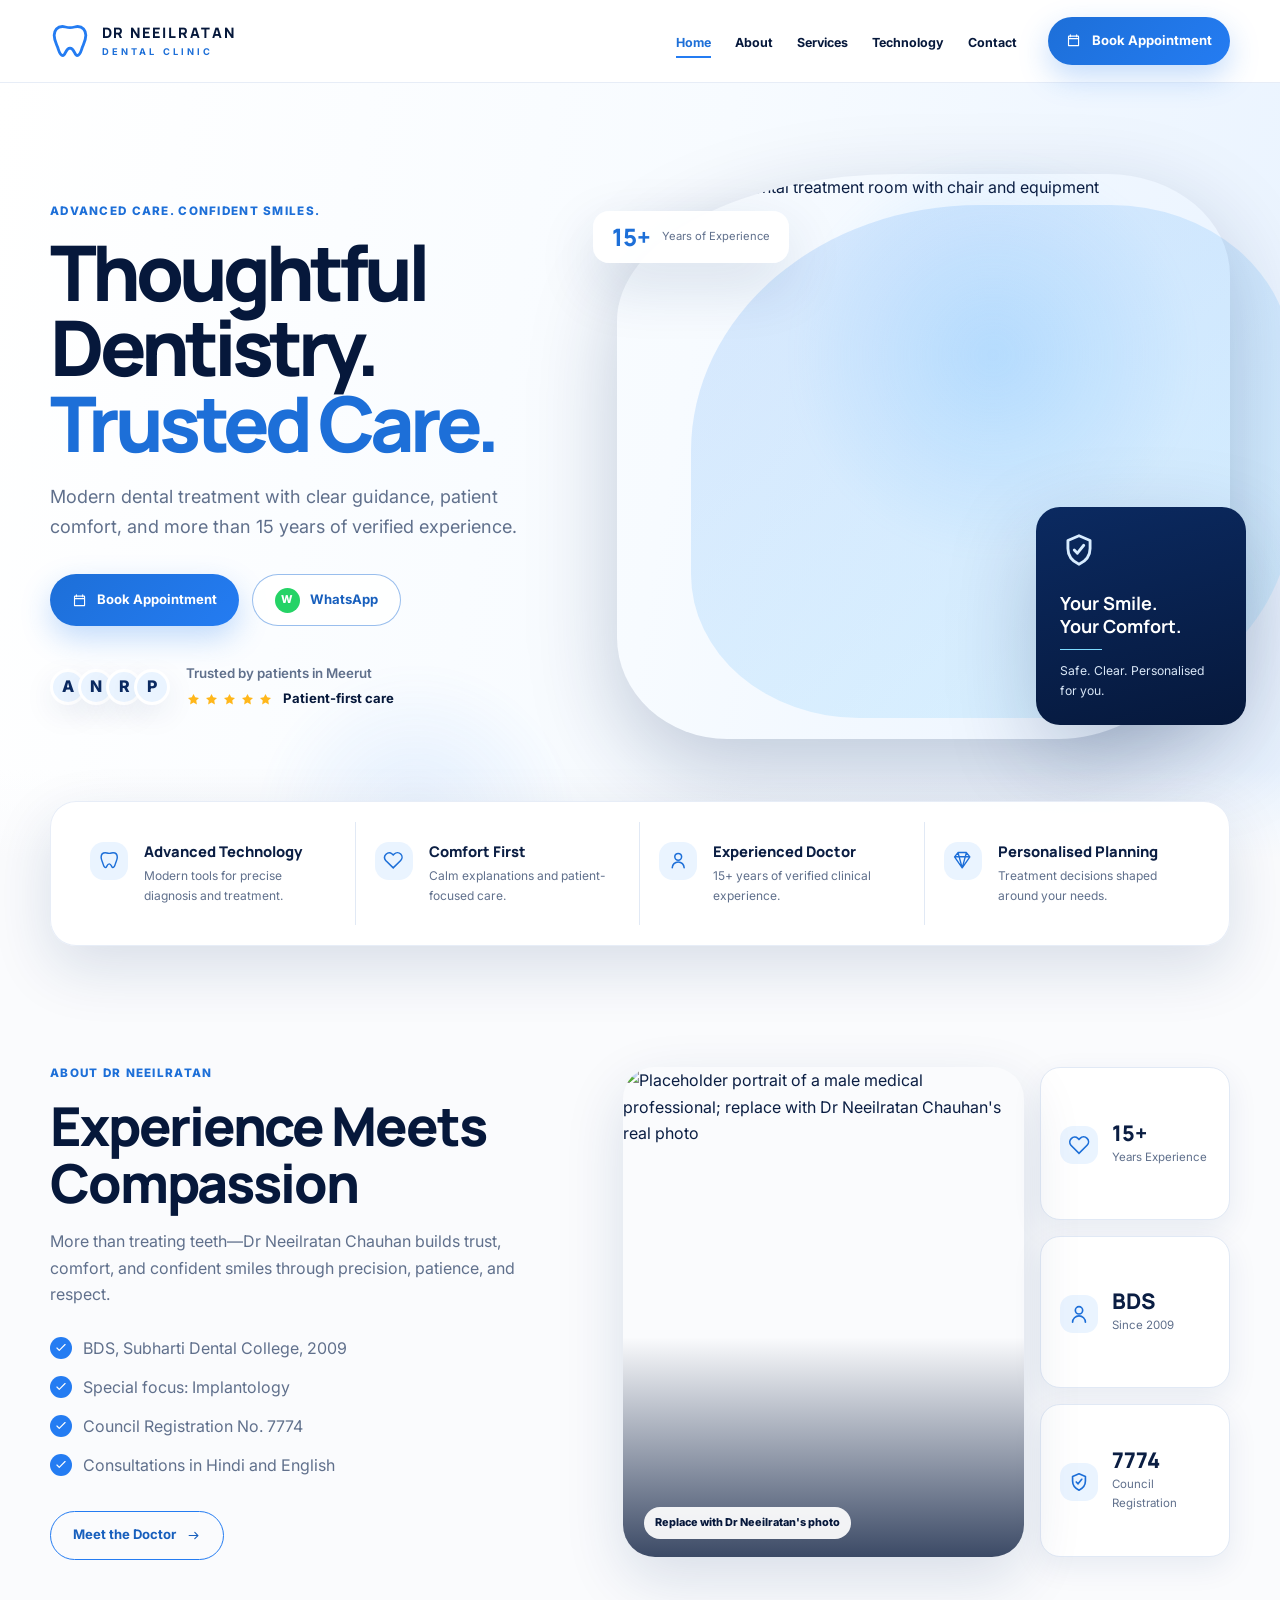
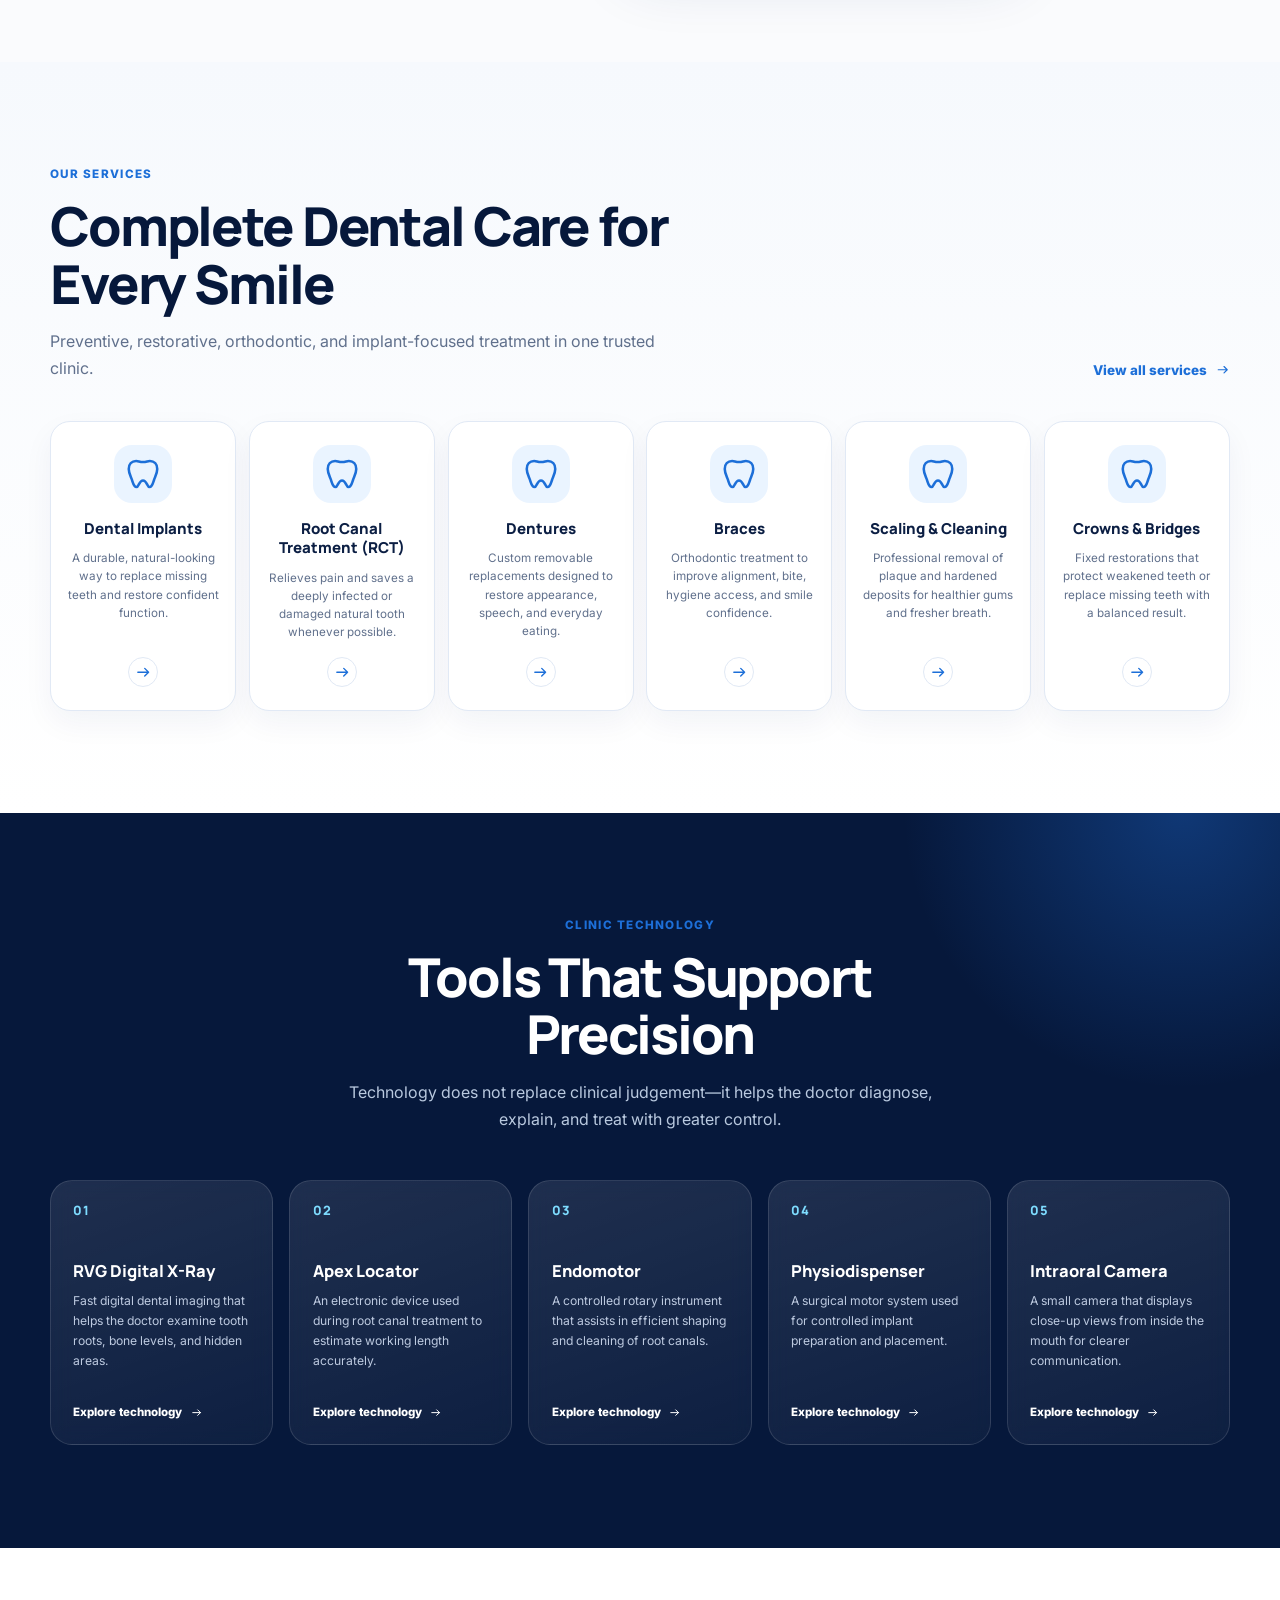
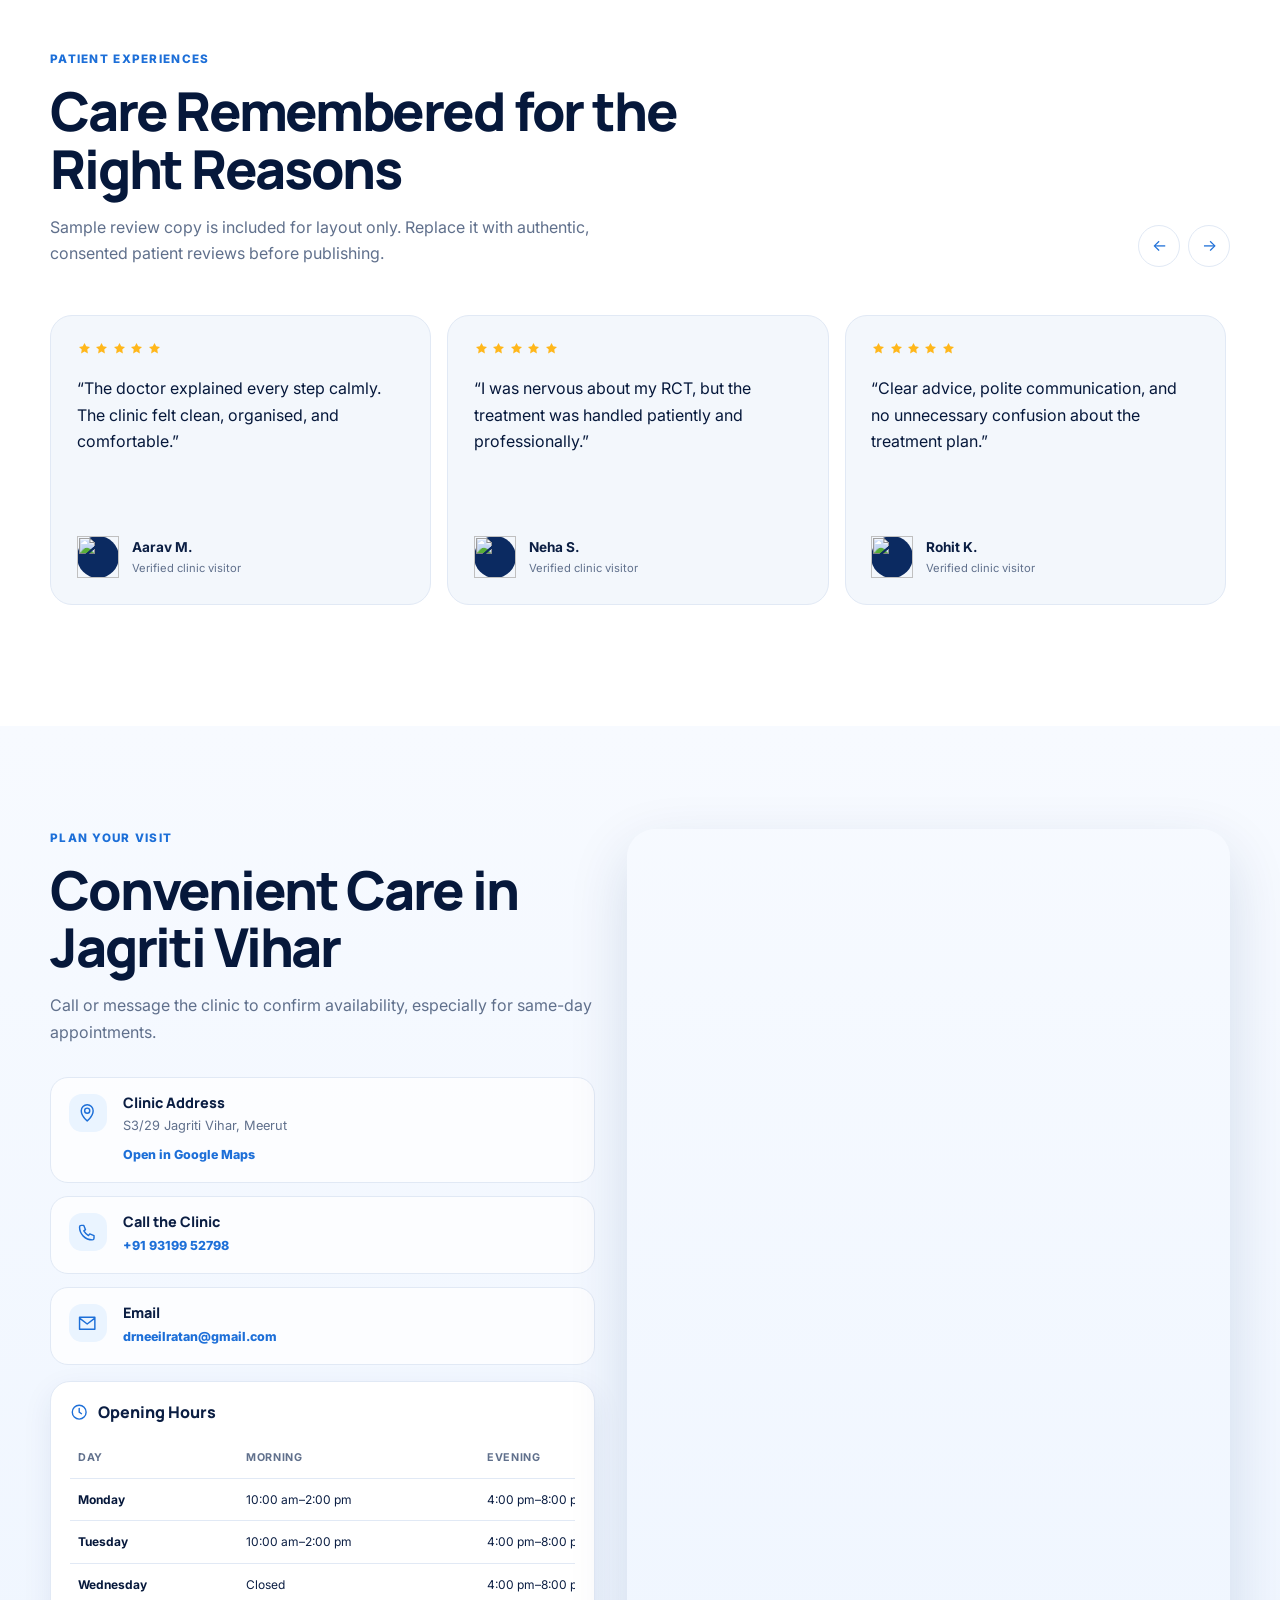
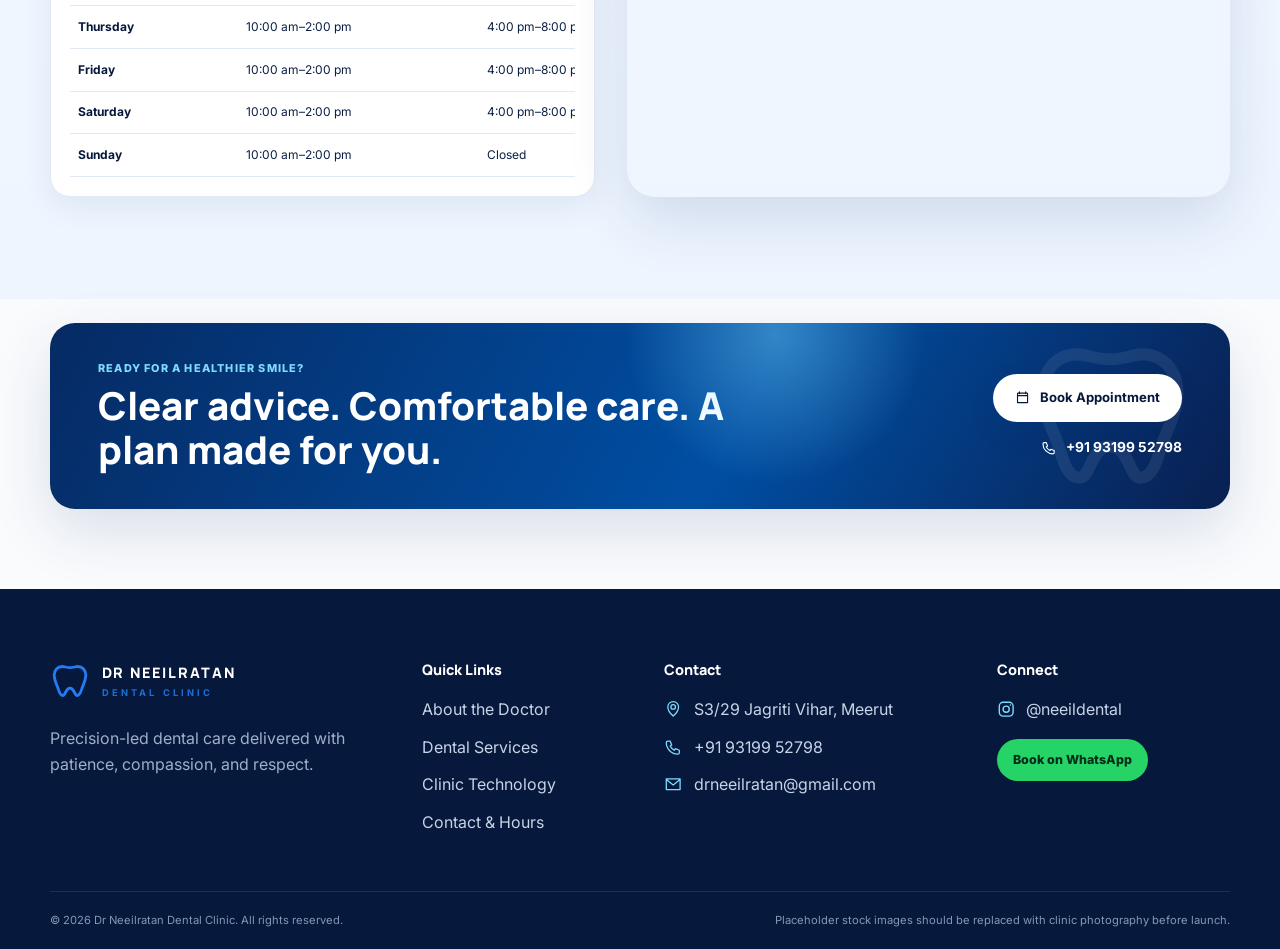
==== commit 55a4efc5: "Update index.html" ====
--- a/index.html
+++ b/index.html
@@ -500,9 +500,22 @@
                 </svg></span></div>
             <blockquote>“The doctor explained every step calmly. The clinic felt clean, organised, and comfortable.”
             </blockquote>
-            <div class="review-person"><span class="review-avatar" aria-hidden="true">A</span>
-              <div><strong>Aarav M.</strong><span>Verified clinic visitor</span></div>
-            </div>
+            <div class="review-person">
+  <span class="review-avatar">
+    <img
+      src="images/aarav-review.jpeg"
+      alt=""
+      class="review-avatar-image"
+      width="42"
+      height="42"
+    >
+  </span>
+
+  <div>
+    <strong>Aarav M.</strong>
+    <span>Verified clinic visitor</span>
+  </div>
+</div>
           </article>
           <!-- /EL:WIDGET:Testimonial --><!-- EL:WIDGET:Testimonial -->
           <article class="review-card" tabindex="0">
@@ -525,9 +538,22 @@
                 </svg></span></div>
             <blockquote>“I was nervous about my RCT, but the treatment was handled patiently and professionally.”
             </blockquote>
-            <div class="review-person"><span class="review-avatar" aria-hidden="true">N</span>
-              <div><strong>Neha S.</strong><span>Verified clinic visitor</span></div>
-            </div>
+            <div class="review-person">
+  <span class="review-avatar">
+    <img
+      src="images/neha-review.jpeg"
+      alt=""
+      class="review-avatar-image"
+      width="42"
+      height="42"
+    >
+  </span>
+
+  <div>
+    <strong>Neha S.</strong>
+    <span>Verified clinic visitor</span>
+  </div>
+</div>
           </article>
           <!-- /EL:WIDGET:Testimonial --><!-- EL:WIDGET:Testimonial -->
           <article class="review-card" tabindex="0">
@@ -550,9 +576,25 @@
                 </svg></span></div>
             <blockquote>“Clear advice, polite communication, and no unnecessary confusion about the treatment plan.”
             </blockquote>
-            <div class="review-person"><span class="review-avatar" aria-hidden="true">R</span>
-              <div><strong>Rohit K.</strong><span>Verified clinic visitor</span></div>
-            </div>
+            
+              
+              <div class="review-person">
+  <span class="review-avatar">
+    <img
+      src="images/rohit-review.jpeg"
+      alt=""
+      class="review-avatar-image"
+      width="42"
+      height="42"
+    >
+  </span>
+
+  <div>
+    <strong>Rohit K.</strong>
+    <span>Verified clinic visitor</span>
+  </div>
+</div>
+            
           </article>
           <!-- /EL:WIDGET:Testimonial --><!-- EL:WIDGET:Testimonial -->
           <article class="review-card" tabindex="0">
@@ -575,9 +617,25 @@
                 </svg></span></div>
             <blockquote>“My scaling appointment was comfortable and the home-care guidance was very useful.”
             </blockquote>
-            <div class="review-person"><span class="review-avatar" aria-hidden="true">P</span>
-              <div><strong>Pooja G.</strong><span>Verified clinic visitor</span></div>
-            </div>
+            
+              
+              <div class="review-person">
+  <span class="review-avatar">
+    <img
+      src="images/pooja-review.jpeg"
+      alt=""
+      class="review-avatar-image"
+      width="42"
+      height="42"
+    >
+  </span>
+
+  <div>
+    <strong>Pooja G.</strong>
+    <span>Verified clinic visitor</span>
+  </div>
+</div>
+            
           </article>
           <!-- /EL:WIDGET:Testimonial --><!-- EL:WIDGET:Testimonial -->
           <article class="review-card" tabindex="0">
@@ -600,9 +658,22 @@
                 </svg></span></div>
             <blockquote>“The implant consultation was detailed and realistic. I appreciated the time given to my
               questions.”</blockquote>
-            <div class="review-person"><span class="review-avatar" aria-hidden="true">A</span>
-              <div><strong>Ankit V.</strong><span>Verified clinic visitor</span></div>
-            </div>
+            <div class="review-person">
+  <span class="review-avatar">
+    <img
+      src="images/ankit-review.jpeg"
+      alt=""
+      class="review-avatar-image"
+      width="42"
+      height="42"
+    >
+  </span>
+
+  <div>
+    <strong>Ankit V.</strong>
+    <span>Verified clinic visitor</span>
+  </div>
+</div>
           </article>
           <!-- /EL:WIDGET:Testimonial --><!-- EL:WIDGET:Testimonial -->
           <article class="review-card" tabindex="0">
@@ -625,9 +696,22 @@
                 </svg></span></div>
             <blockquote>“A friendly clinic experience with careful treatment and respectful staff behaviour.”
             </blockquote>
-            <div class="review-person"><span class="review-avatar" aria-hidden="true">S</span>
-              <div><strong>Simran C.</strong><span>Verified clinic visitor</span></div>
-            </div>
+            <div class="review-person">
+  <span class="review-avatar">
+    <img
+      src="images/simran-review.jpeg"
+      alt=""
+      class="review-avatar-image"
+      width="42"
+      height="42"
+    >
+  </span>
+
+  <div>
+    <strong>Simran C.</strong>
+    <span>Verified clinic visitor</span>
+  </div>
+</div>
           </article>
           <!-- /EL:WIDGET:Testimonial -->
         </div><!-- /EL:INNER-SECTION -->
@@ -865,4 +949,4 @@
   <script src="script.js" defer></script>
 </body>
 
-</html>+</html>
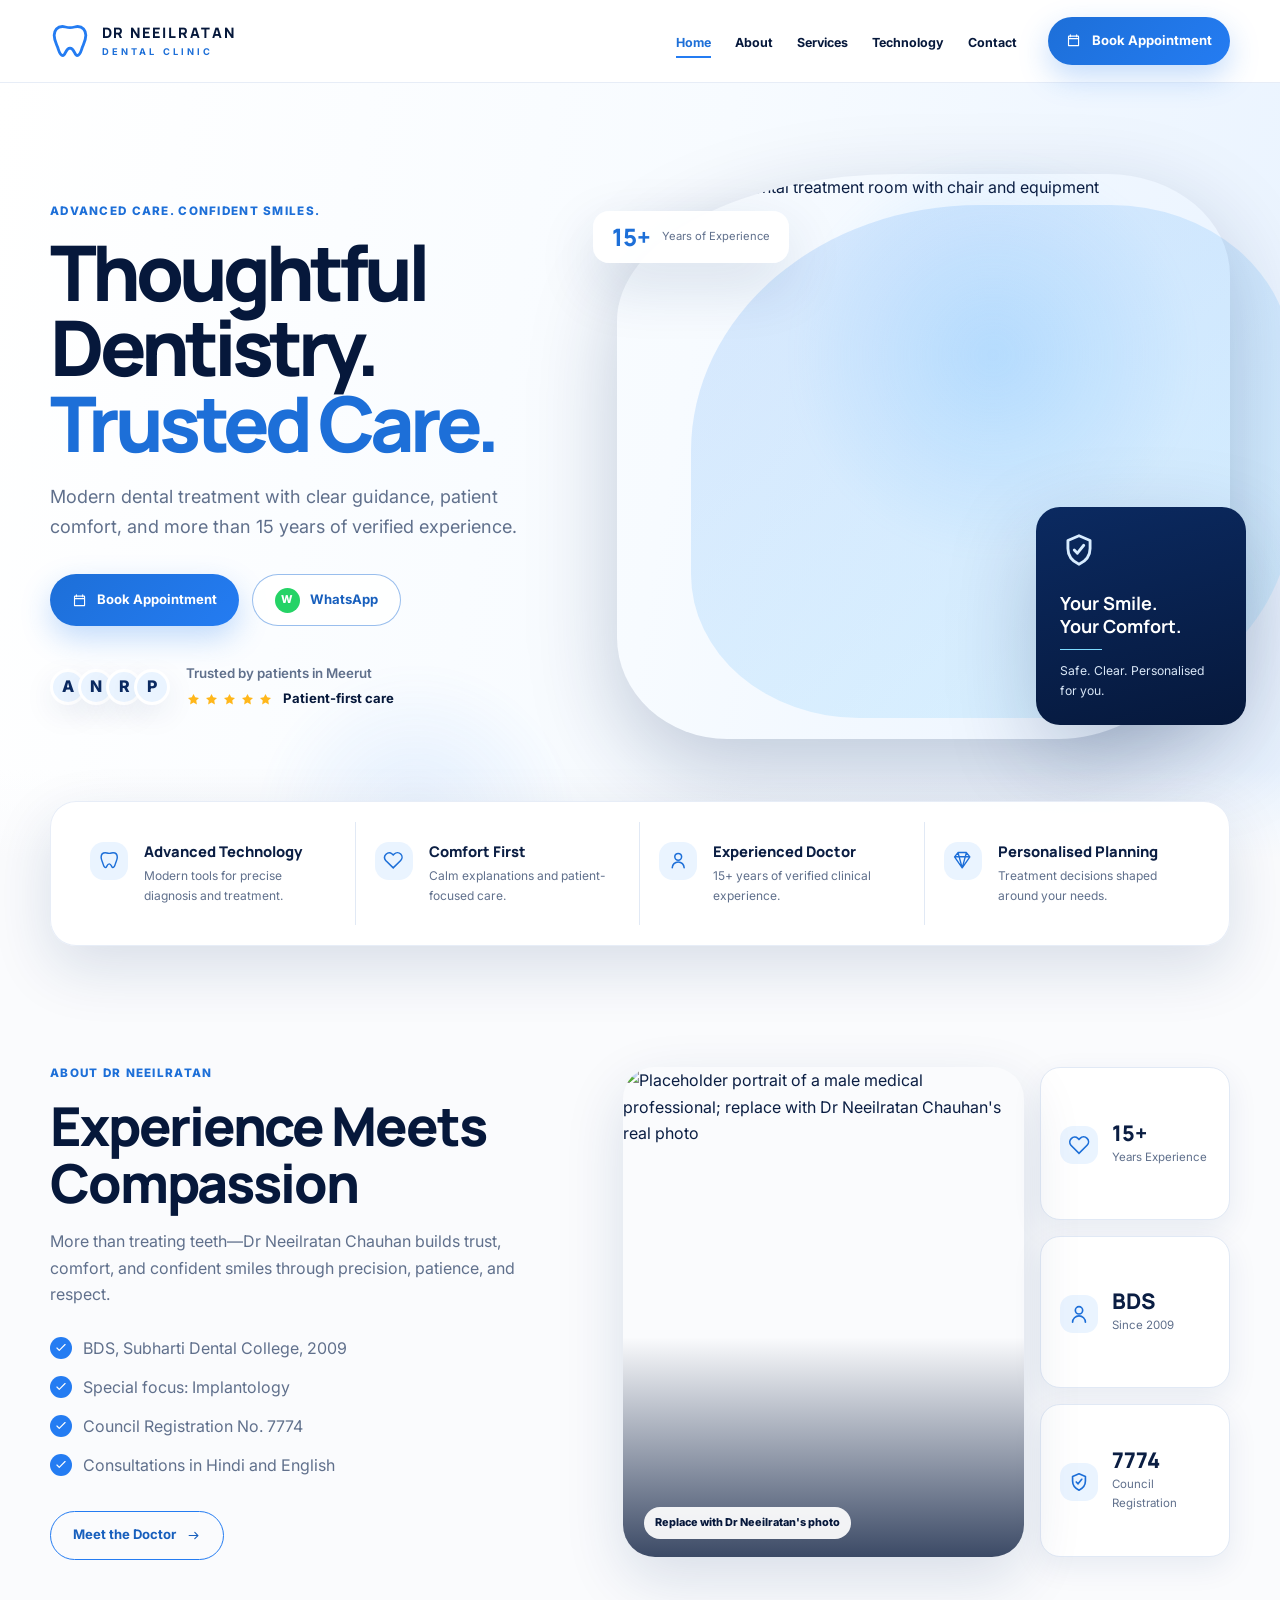
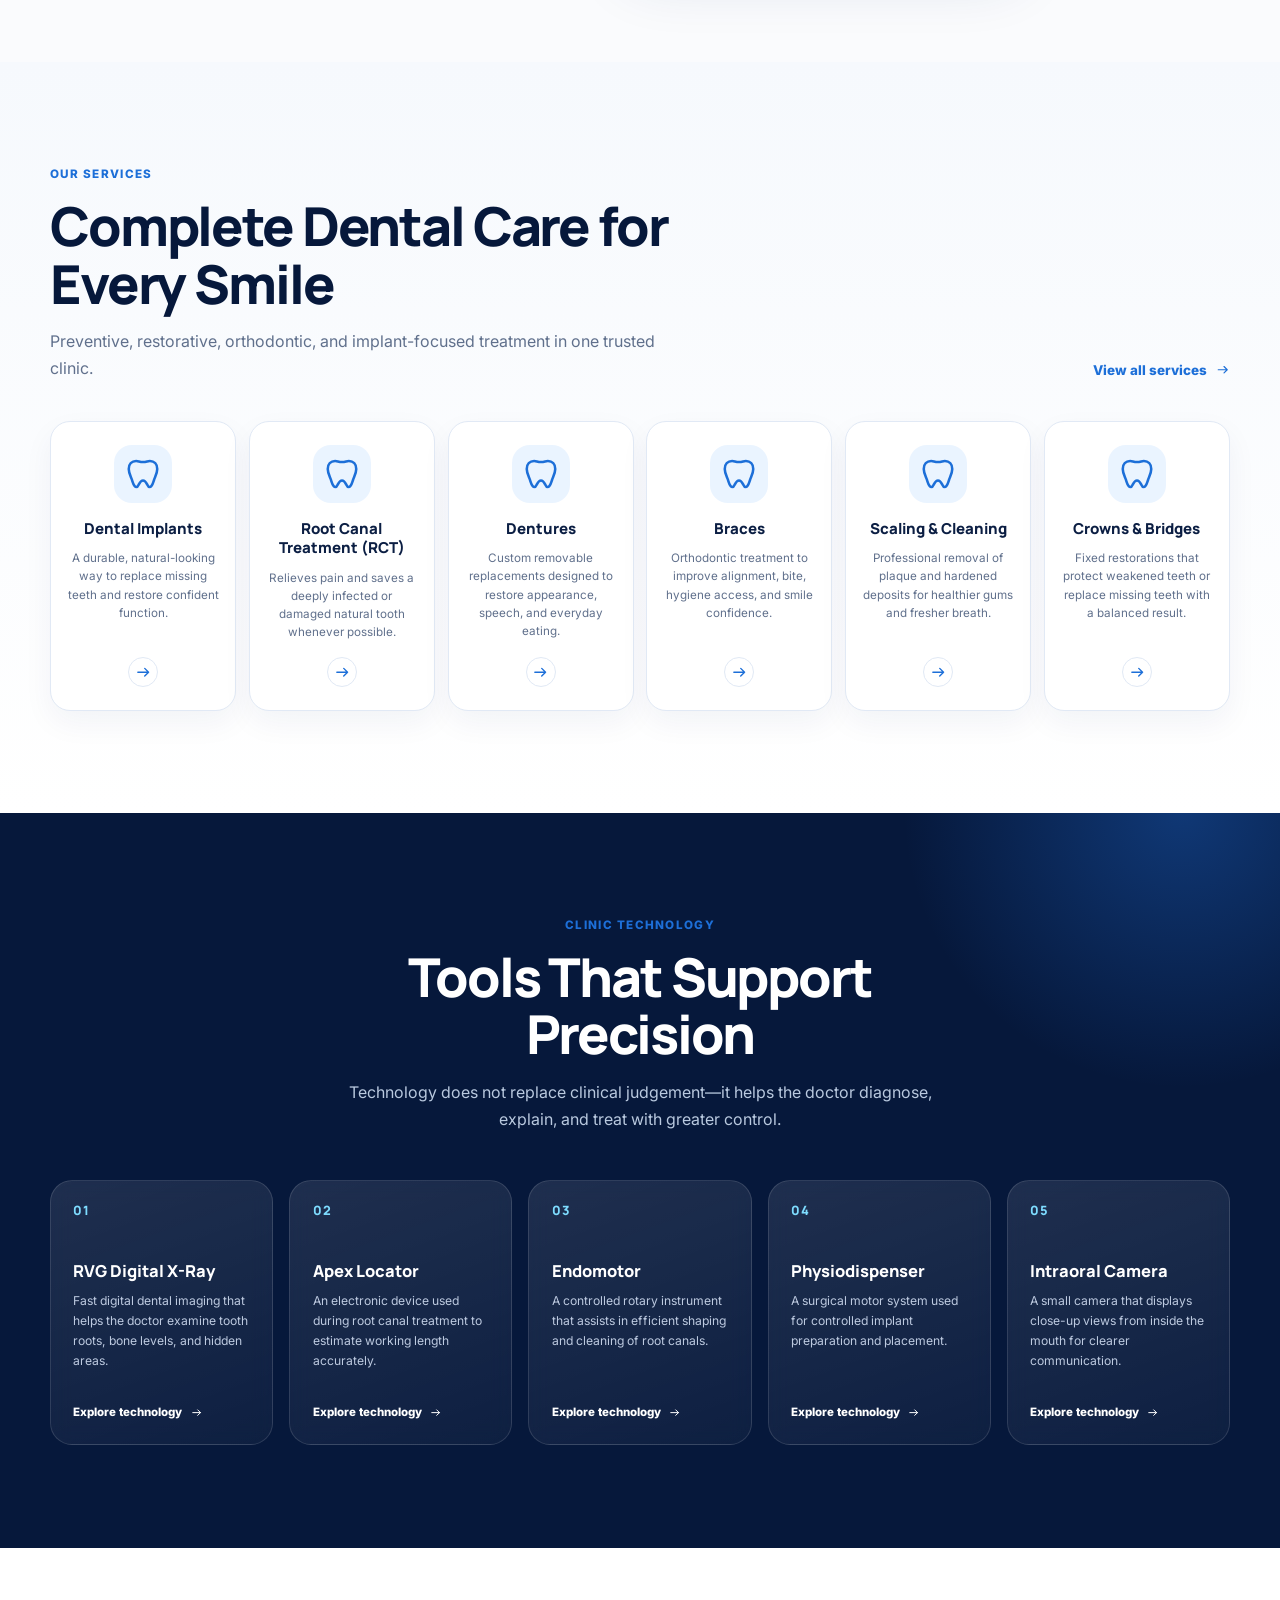
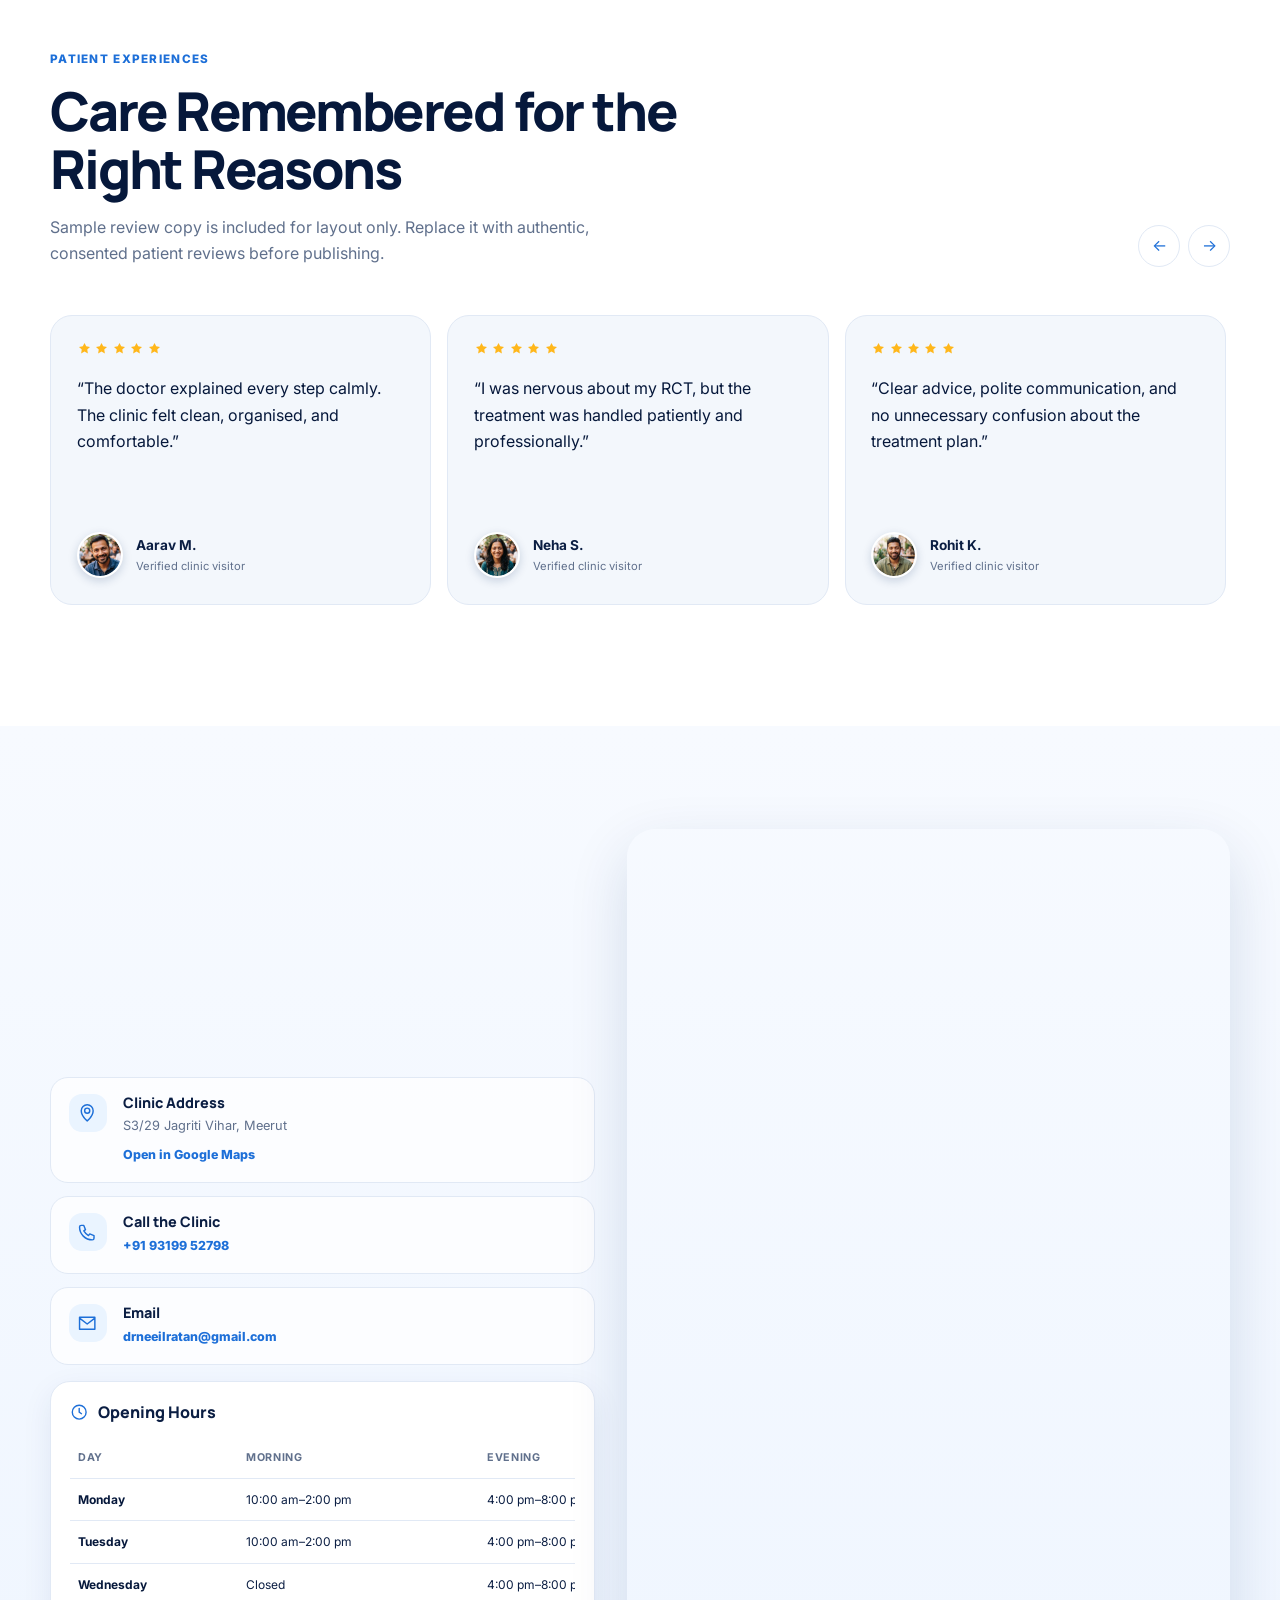
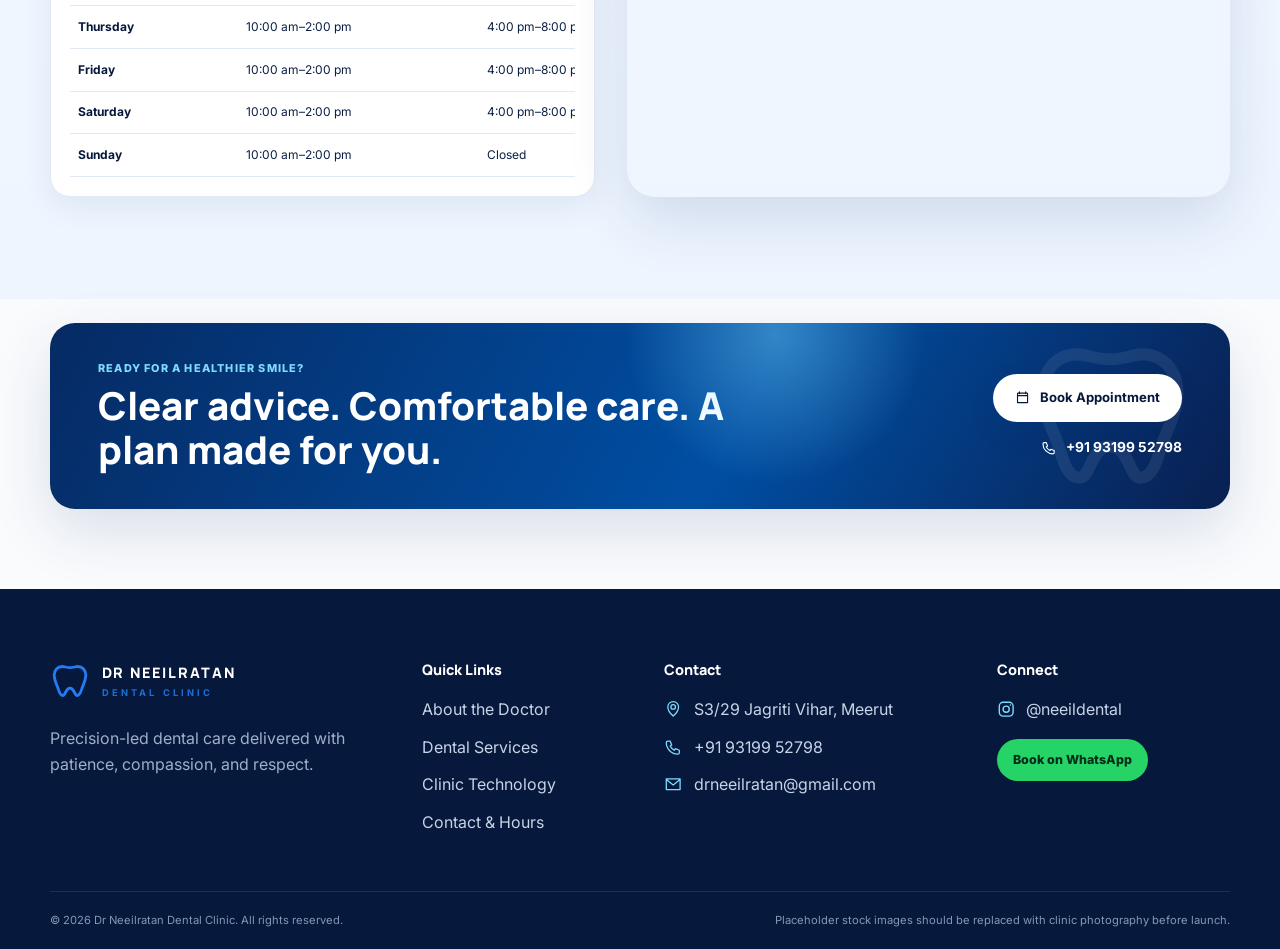
==== commit a1ec930c: "Update index.html" ====
--- a/index.html
+++ b/index.html
@@ -14,7 +14,7 @@
     href="https://fonts.googleapis.com/css2?family=Inter:wght@400;500;600;700&family=Manrope:wght@500;600;700;800&display=swap"
     rel="stylesheet">
   <script src="https://cdn.tailwindcss.com"></script>
-  <link rel="stylesheet" href="custom.css">
+  <link rel="stylesheet" href="custom.css?v=3">
 </head>
 
 <body class="site-body page-home" data-page="home">
--- a/custom.css
+++ b/custom.css
@@ -48,6 +48,34 @@
 button, input, select, textarea { font: inherit; }
 button { cursor: pointer; }
 ::selection { background: rgba(36,124,242,.2); color: var(--navy-950); }
+
+.review-avatar {
+  width: 50px;
+  height: 50px;
+  flex: 0 0 50px;
+
+  display: block;
+  position: relative;
+  overflow: hidden;
+
+  border-radius: 50%;
+  background: var(--navy-900);
+  border: 2px solid #ffffff;
+
+  box-shadow: 0 3px 10px rgba(11, 42, 97, 0.15);
+}
+.review-avatar-image {
+  position: absolute;
+  inset: 0;
+
+  display: block;
+  width: 100%;
+  height: 100%;
+
+  object-fit: cover;
+  object-position: center center;
+  border-radius: inherit;
+}
 
 .sr-only { position: absolute !important; width: 1px; height: 1px; padding: 0; margin: -1px; overflow: hidden; clip: rect(0,0,0,0); white-space: nowrap; border: 0; }
 .skip-link { position: fixed; left: 1rem; top: -5rem; z-index: 9999; padding: .75rem 1rem; border-radius: 10px; background: var(--navy-950); color: white; transition: top .2s; }
@@ -772,3 +800,51 @@
   }
   .reveal-on-scroll { opacity: 1; transform: none; }
 }
+
+.review-person {
+  margin-top: auto;
+  display: flex;
+  align-items: center;
+  gap: 0.8rem;
+}
+
+/* Review profile image — keep this at the bottom of custom.css */
+.review-card .review-person .review-avatar {
+  width: 46px !important;
+  height: 46px !important;
+  min-width: 46px !important;
+  flex: 0 0 46px !important;
+
+  display: block !important;
+  position: relative !important;
+  overflow: hidden !important;
+
+  padding: 0 !important;
+  margin: 0 !important;
+  border-radius: 50% !important;
+
+  background: #eaf4ff;
+  border: 2px solid #ffffff;
+  box-shadow: 0 3px 10px rgba(11, 42, 97, 0.18);
+}
+
+.review-card .review-person .review-avatar img,
+.review-card .review-person .review-avatar .review-avatar-image {
+  position: absolute !important;
+  inset: 0 !important;
+
+  display: block !important;
+  width: 100% !important;
+  height: 100% !important;
+
+  max-width: none !important;
+  padding: 0 !important;
+  margin: 0 !important;
+
+  object-fit: cover !important;
+  object-position: center !important;
+  border-radius: 50% !important;
+}
+
+
+.
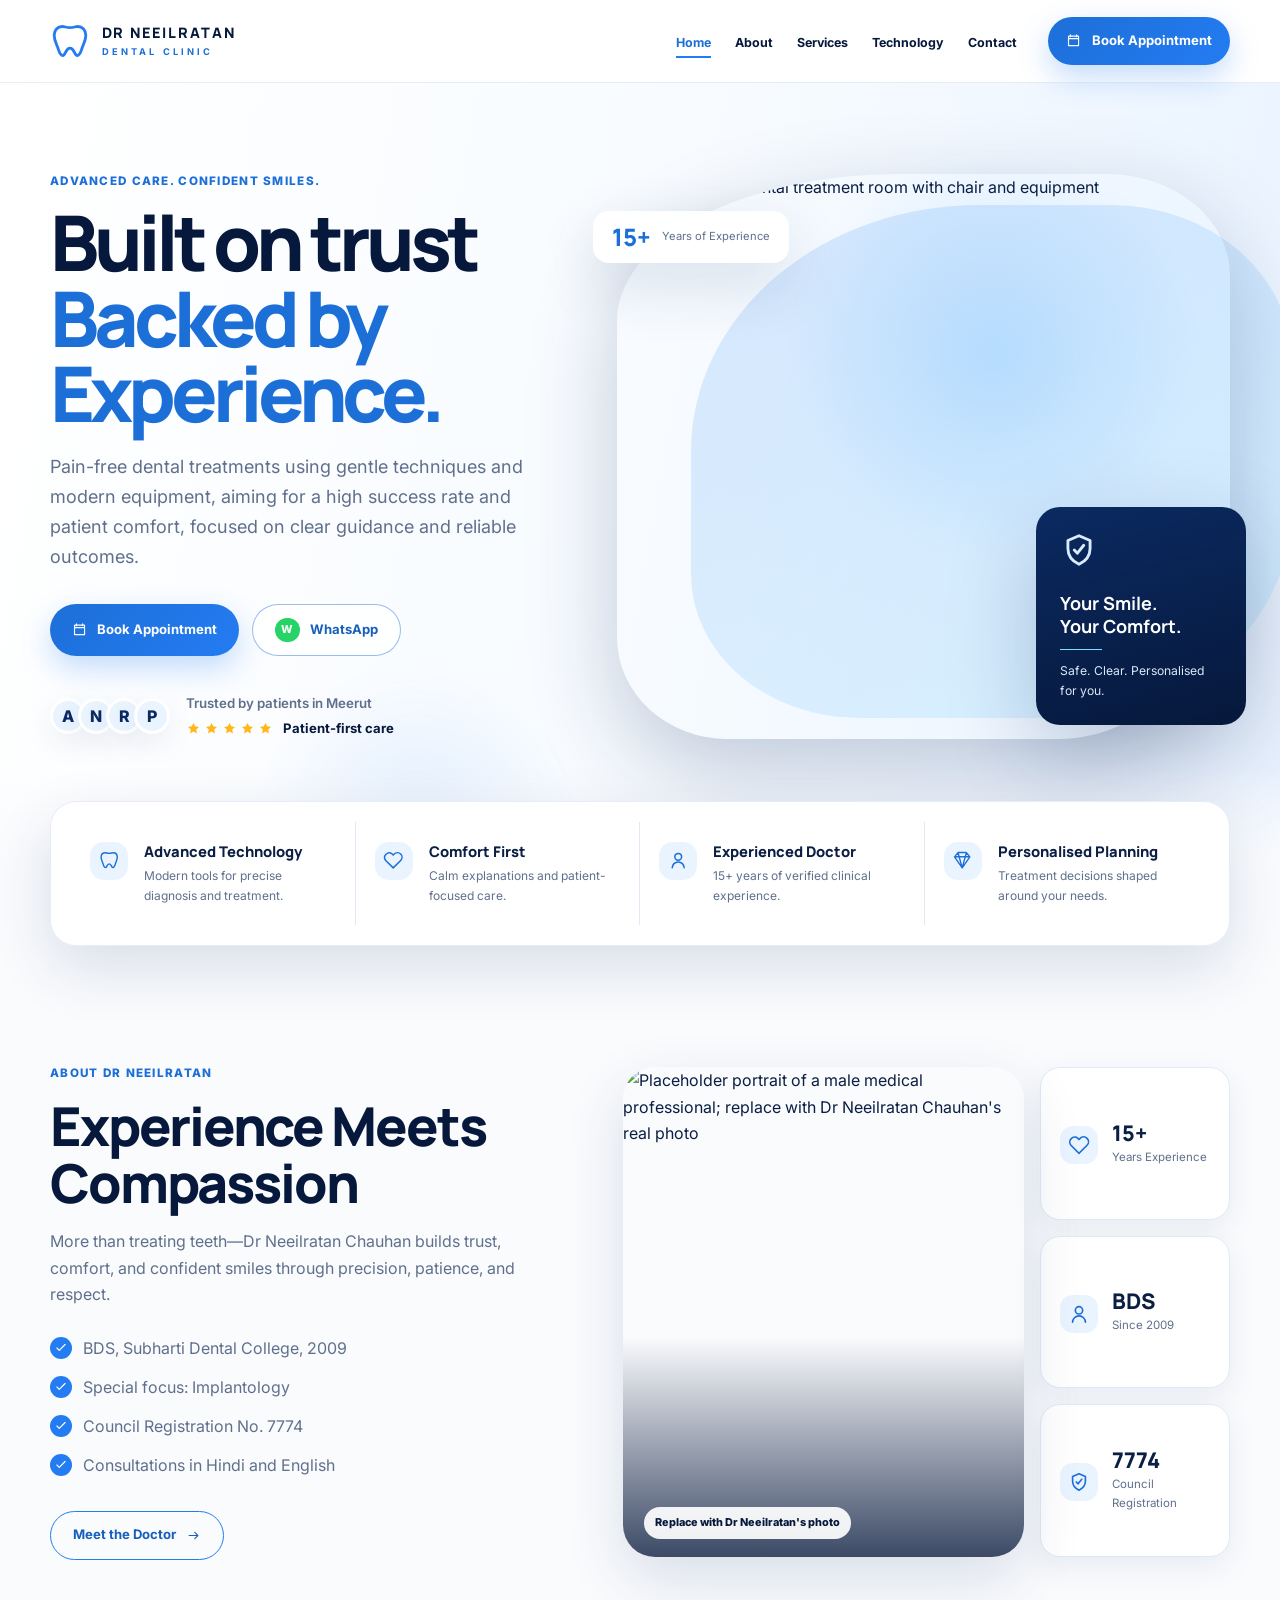
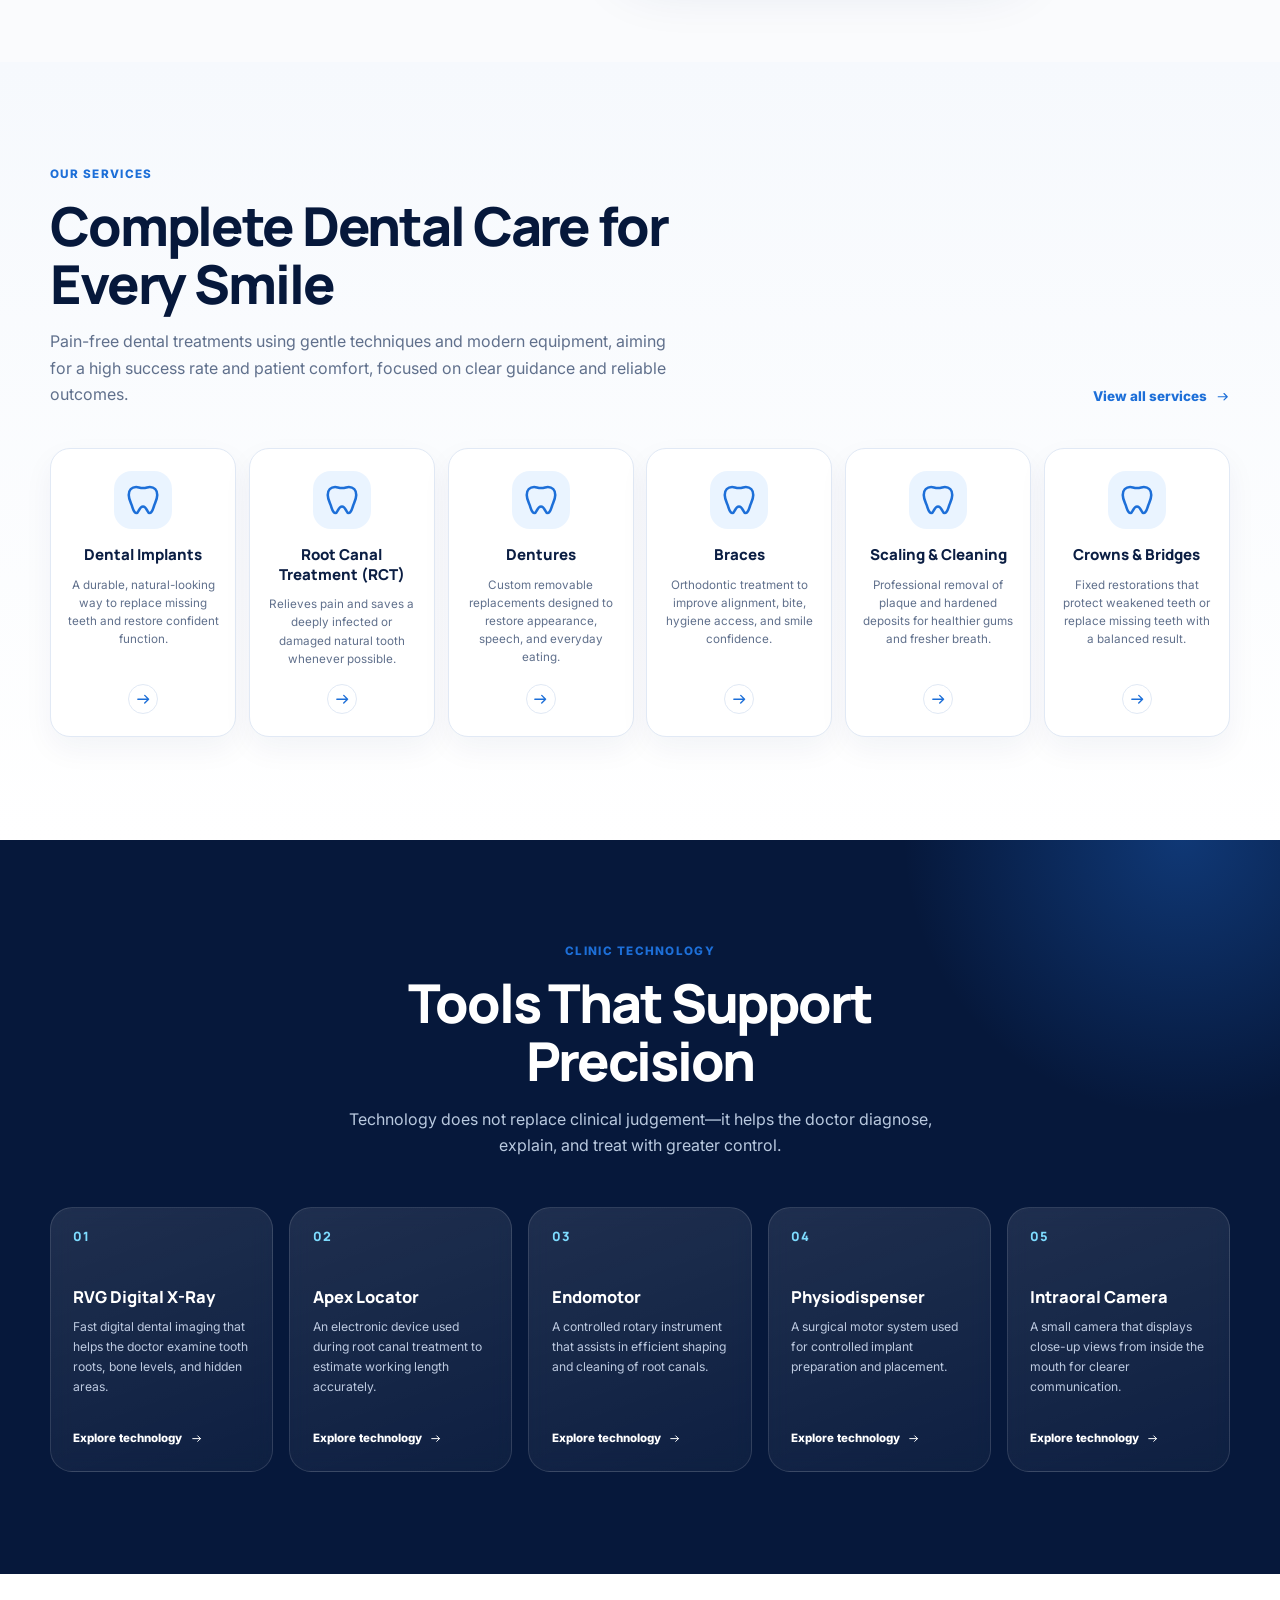
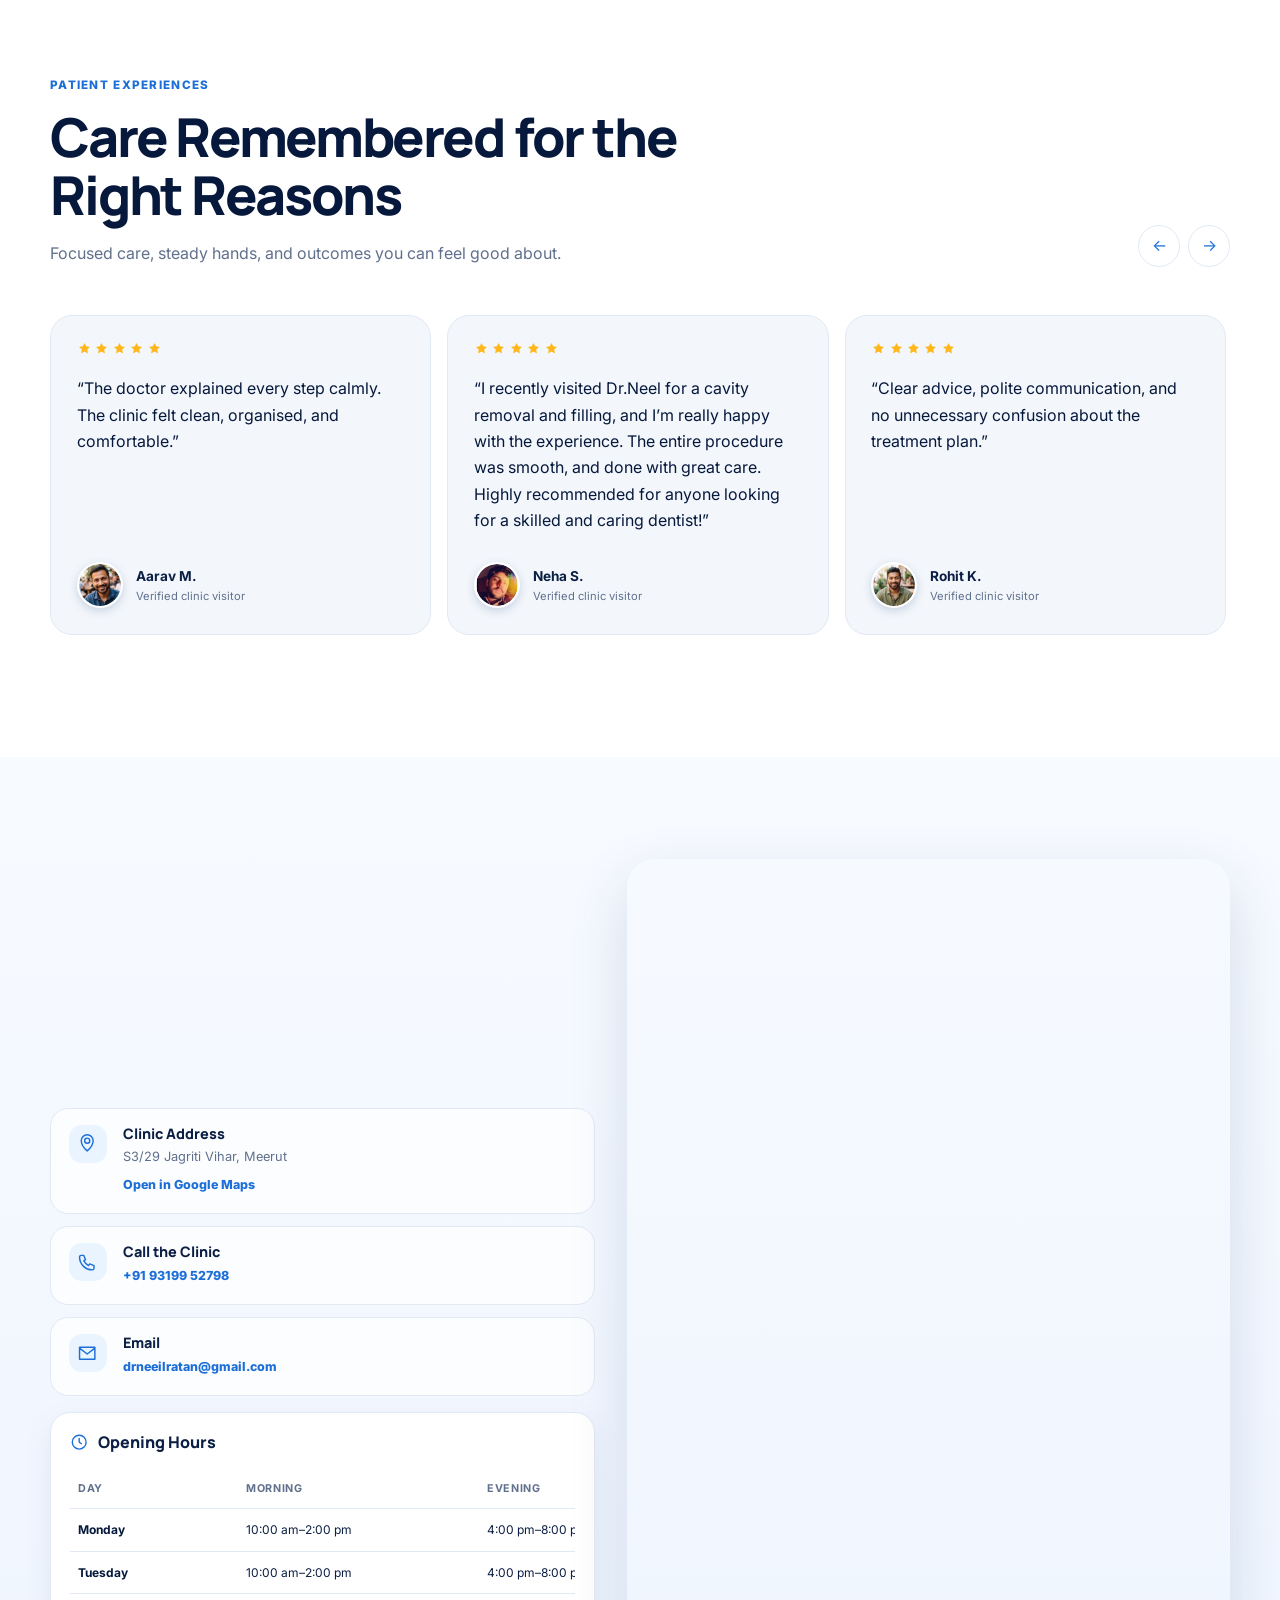
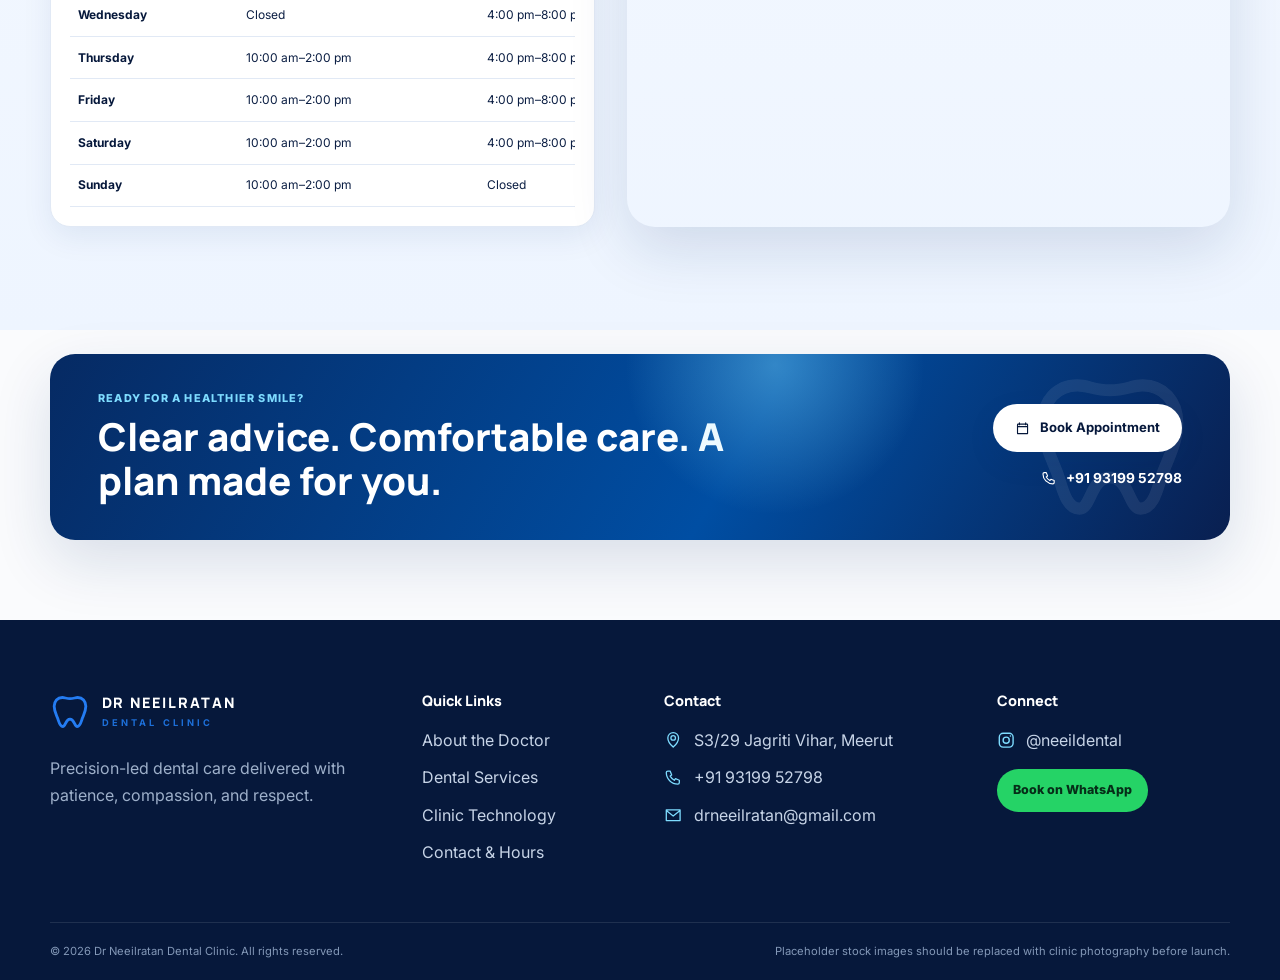
==== commit 6fca7a5a: "Update index.html" ====
--- a/index.html
+++ b/index.html
@@ -76,10 +76,9 @@
           <!-- EL:WIDGET:Text -->
           <p class="eyebrow-label">ADVANCED CARE. CONFIDENT SMILES.</p><!-- /EL:WIDGET:Text -->
           <!-- EL:WIDGET:Heading -->
-          <h1>Thoughtful Dentistry.<br><span>Trusted Care.</span></h1><!-- /EL:WIDGET:Heading -->
+          <h1>Built on trust<br><span>Backed by Experience.</span></h1><!-- /EL:WIDGET:Heading -->
           <!-- EL:WIDGET:Text -->
-          <p class="hero-intro">Modern dental treatment with clear guidance, patient comfort, and more than 15 years of
-            verified experience.</p><!-- /EL:WIDGET:Text -->
+          <p class="hero-intro">Pain-free dental treatments using gentle techniques and modern equipment, aiming for a high success rate and patient comfort, focused on clear guidance and reliable outcomes.</p><!-- /EL:WIDGET:Text -->
           <!-- EL:INNER-SECTION -->
           <div class="hero-actions">
             <!-- EL:WIDGET:Button --><a class="button-primary" href="book-appointment.html"><span class="icon-svg "><svg
@@ -282,8 +281,7 @@
             <!-- EL:WIDGET:Heading -->
             <h2>Complete Dental Care for Every Smile</h2><!-- /EL:WIDGET:Heading -->
             <!-- EL:WIDGET:Text -->
-            <p class="section-intro">Preventive, restorative, orthodontic, and implant-focused treatment in one trusted
-              clinic.</p><!-- /EL:WIDGET:Text -->
+            <p class="section-intro">Pain-free dental treatments using gentle techniques and modern equipment, aiming for a high success rate and patient comfort, focused on clear guidance and reliable outcomes.</p><!-- /EL:WIDGET:Text -->
           </div><!-- EL:WIDGET:Button --><a class="text-link" href="services.html">View all services <span
               class="icon-svg "><svg viewBox="0 0 24 24" aria-hidden="true">
                 <path d="M5 12h14m-5-5 5 5-5 5" fill="none" stroke="currentColor" stroke-width="1.8"
@@ -471,8 +469,8 @@
             <!-- EL:WIDGET:Heading -->
             <h2>Care Remembered for the Right Reasons</h2><!-- /EL:WIDGET:Heading -->
             <!-- EL:WIDGET:Text -->
-            <p class="section-intro">Sample review copy is included for layout only. Replace it with authentic,
-              consented patient reviews before publishing.</p><!-- /EL:WIDGET:Text -->
+            <p class="section-intro">Focused care, steady hands, and outcomes you can feel good about.</p>
+            <!-- /EL:WIDGET:Text -->
           </div>
           <div class="review-controls" aria-label="Review carousel controls"><button type="button" data-review-prev
               aria-label="Scroll reviews left">←</button><button type="button" data-review-next
@@ -536,12 +534,12 @@
                   <path d="m12 3 2.7 5.5 6.1.9-4.4 4.3 1 6.1-5.4-2.9-5.4 2.9 1-6.1-4.4-4.3 6.1-.9L12 3Z"
                     fill="currentColor" />
                 </svg></span></div>
-            <blockquote>“I was nervous about my RCT, but the treatment was handled patiently and professionally.”
+            <blockquote>“I recently visited Dr.Neel for a cavity removal and filling, and I’m really happy with the experience. The entire procedure was smooth, and done with great care. Highly recommended for anyone looking for a skilled and caring dentist!”
             </blockquote>
             <div class="review-person">
   <span class="review-avatar">
     <img
-      src="images/neha-review.jpeg"
+      src="images/aniket-review.jpeg"
       alt=""
       class="review-avatar-image"
       width="42"
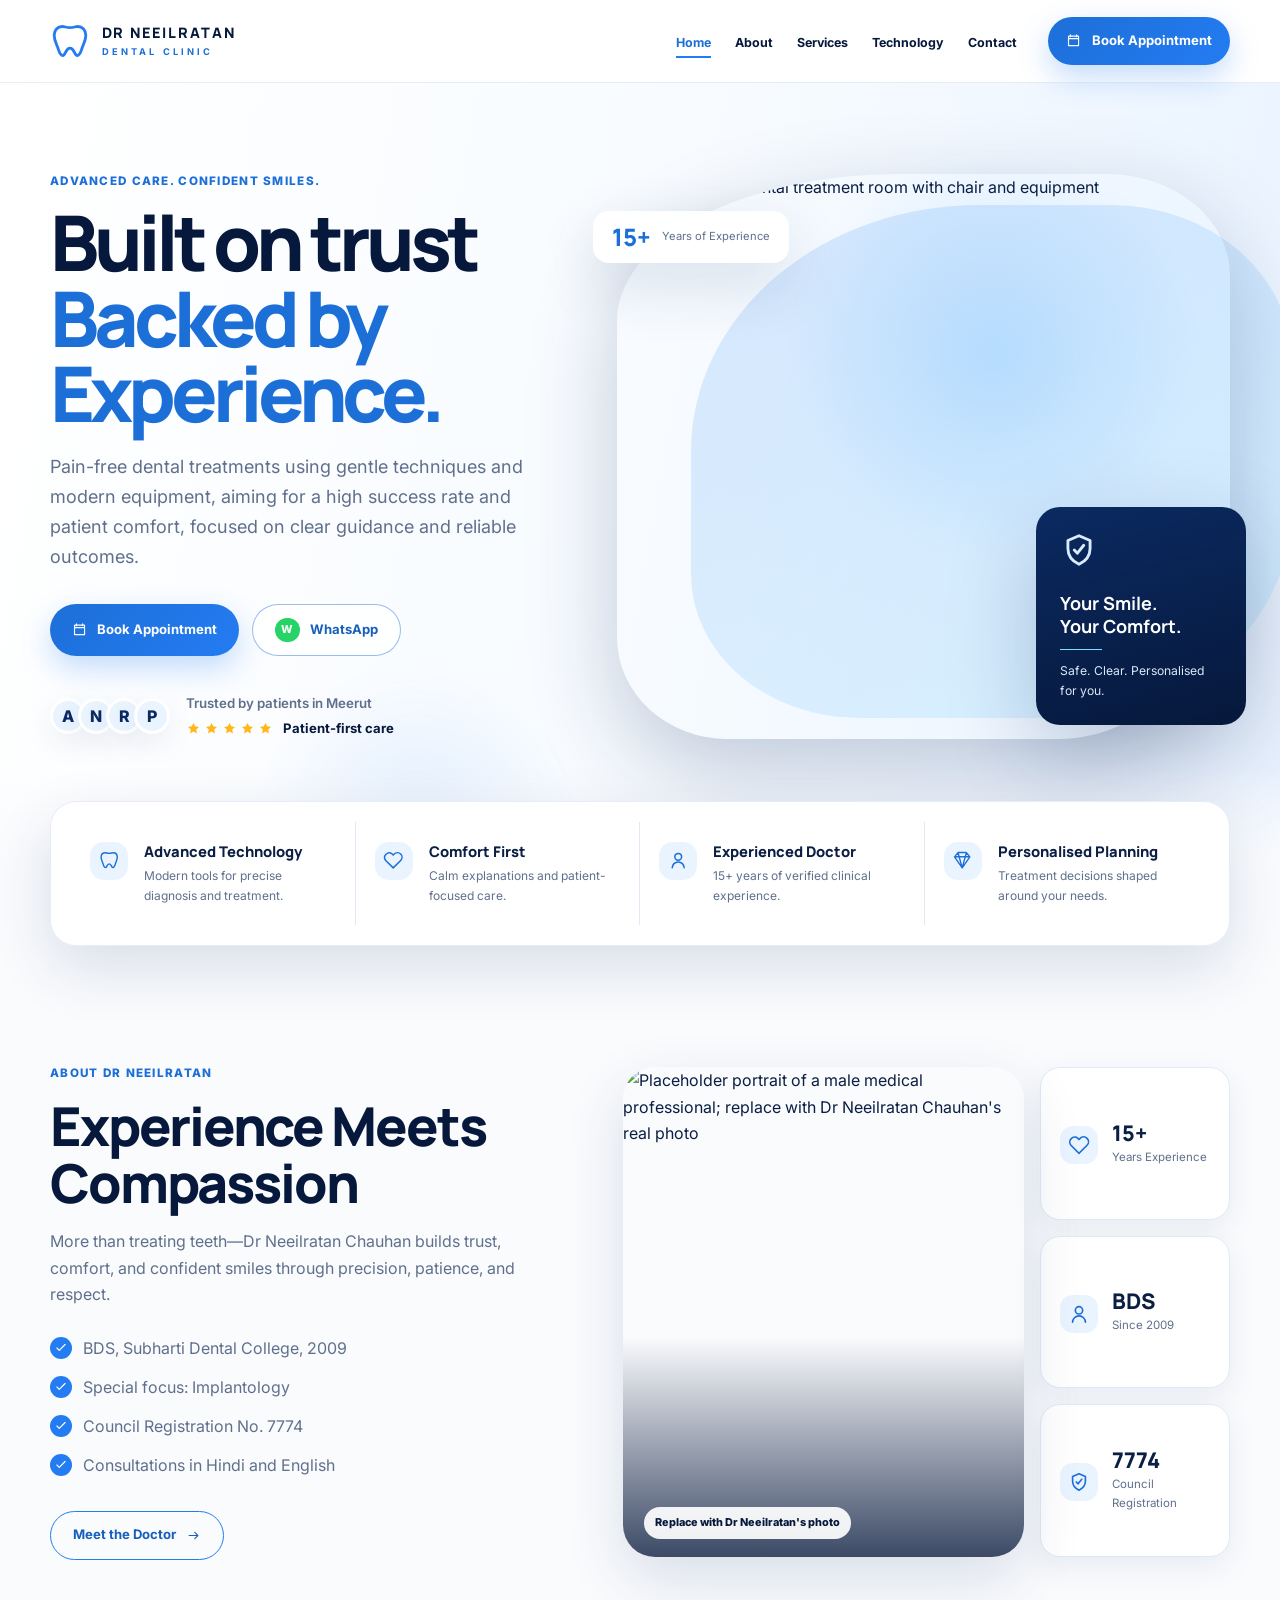
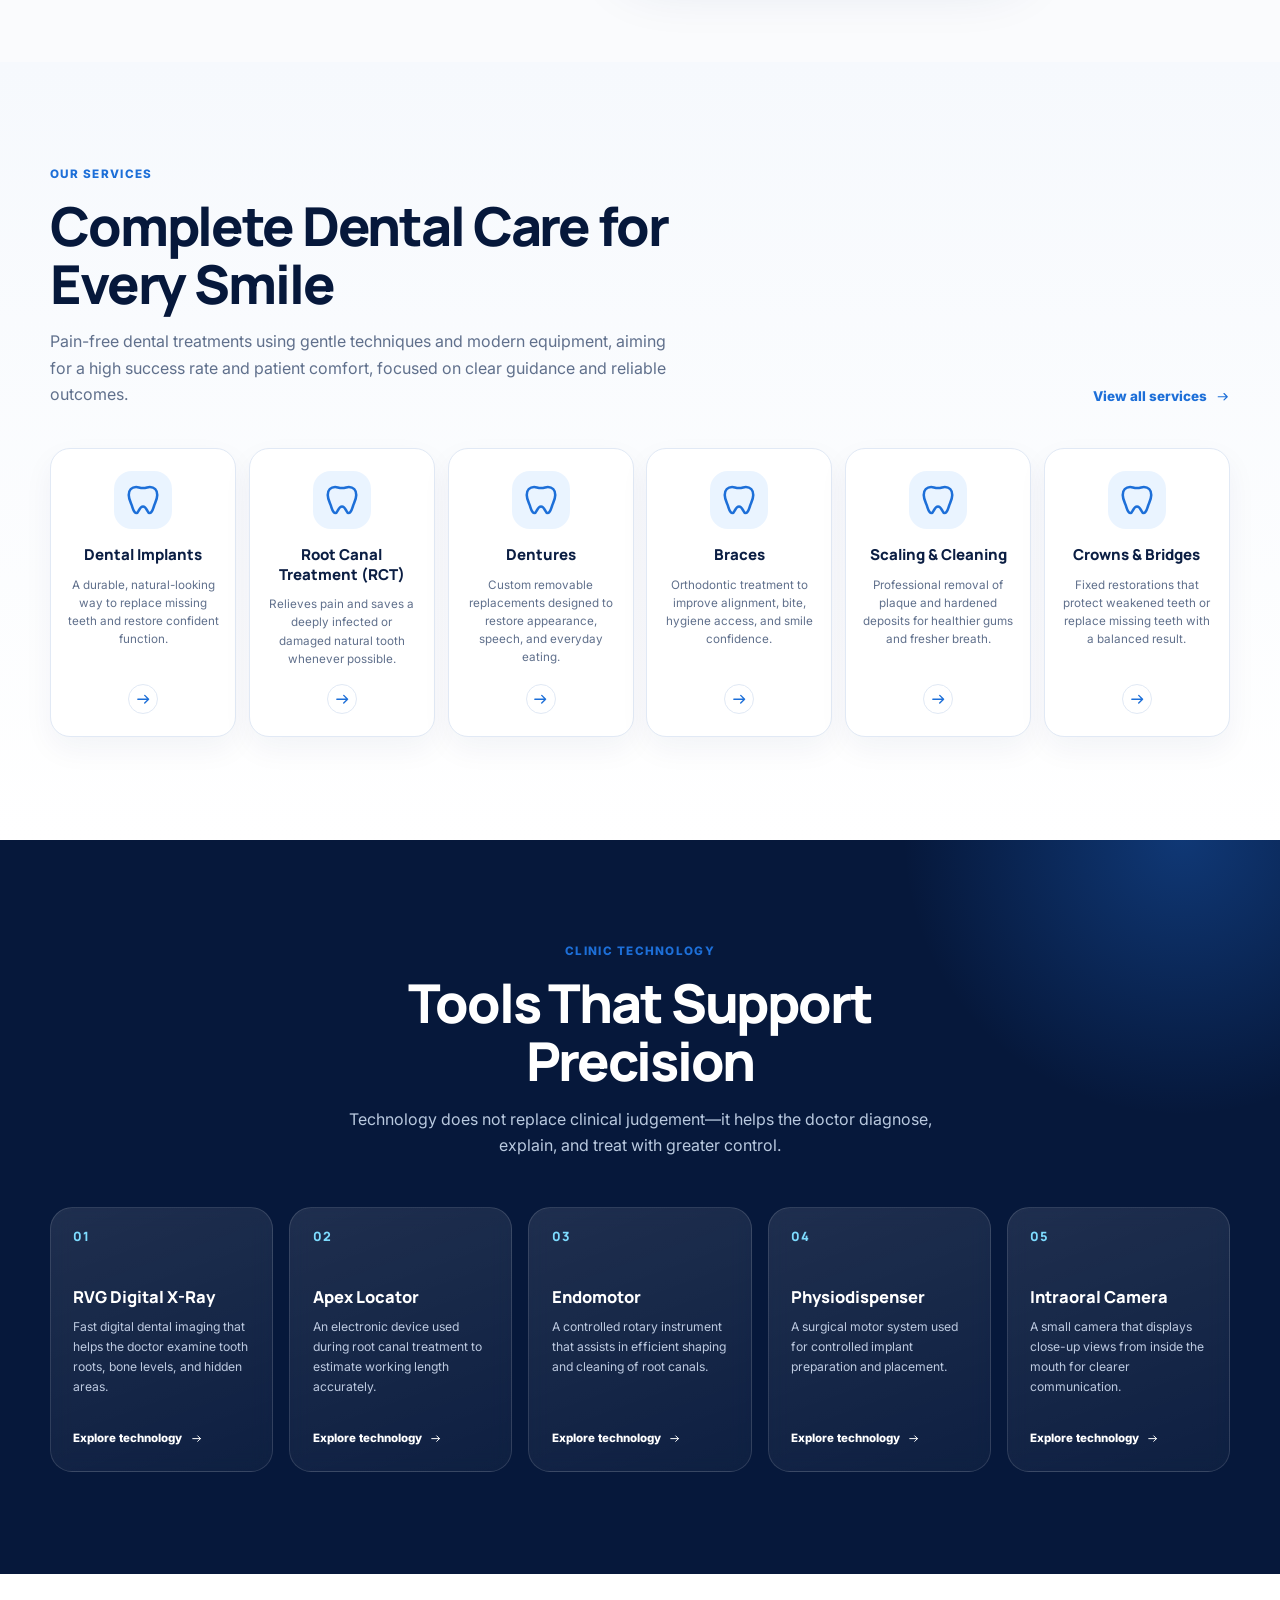
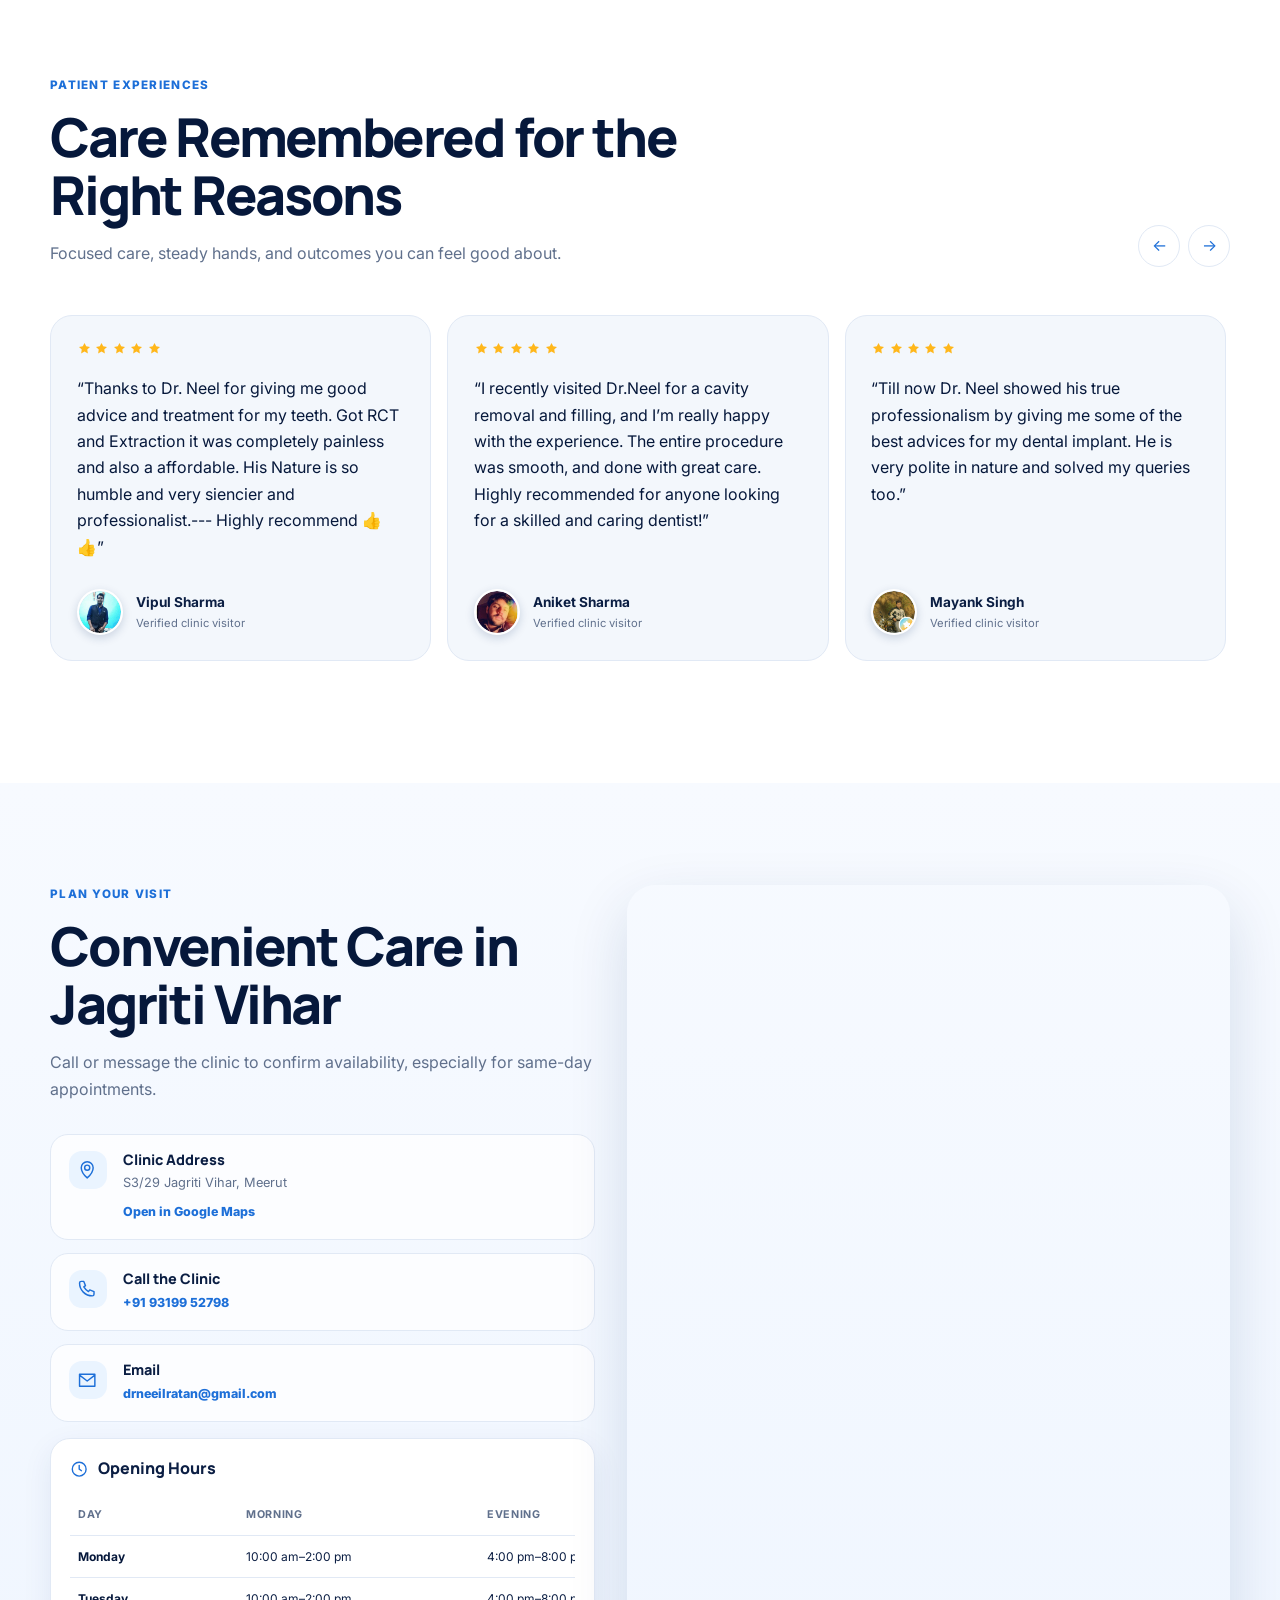
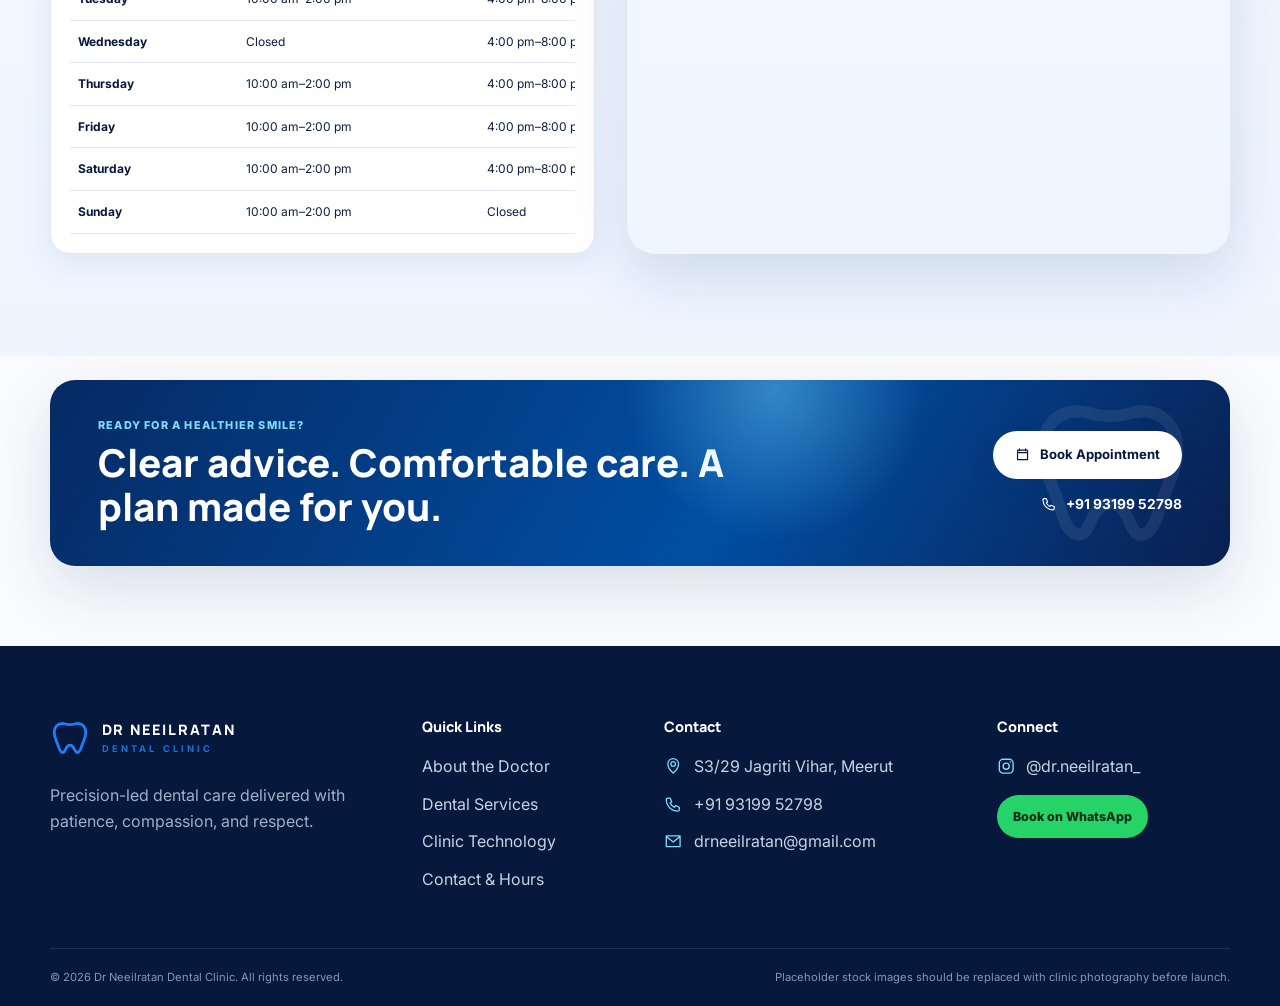
==== commit e11b5518: "Update index.html" ====
--- a/index.html
+++ b/index.html
@@ -496,12 +496,13 @@
                   <path d="m12 3 2.7 5.5 6.1.9-4.4 4.3 1 6.1-5.4-2.9-5.4 2.9 1-6.1-4.4-4.3 6.1-.9L12 3Z"
                     fill="currentColor" />
                 </svg></span></div>
-            <blockquote>“The doctor explained every step calmly. The clinic felt clean, organised, and comfortable.”
+            <blockquote>“Thanks to Dr. Neel for giving me good advice and treatment for my teeth. Got RCT and Extraction it was completely painless and also a affordable. His Nature is so humble and very siencier and professionalist.---
+Highly recommend 👍👍”
             </blockquote>
             <div class="review-person">
   <span class="review-avatar">
     <img
-      src="images/aarav-review.jpeg"
+      src="images/vipul-review.jpeg"
       alt=""
       class="review-avatar-image"
       width="42"
@@ -510,7 +511,7 @@
   </span>
 
   <div>
-    <strong>Aarav M.</strong>
+    <strong>Vipul Sharma</strong>
     <span>Verified clinic visitor</span>
   </div>
 </div>
@@ -548,7 +549,7 @@
   </span>
 
   <div>
-    <strong>Neha S.</strong>
+    <strong>Aniket Sharma</strong>
     <span>Verified clinic visitor</span>
   </div>
 </div>
@@ -572,14 +573,14 @@
                   <path d="m12 3 2.7 5.5 6.1.9-4.4 4.3 1 6.1-5.4-2.9-5.4 2.9 1-6.1-4.4-4.3 6.1-.9L12 3Z"
                     fill="currentColor" />
                 </svg></span></div>
-            <blockquote>“Clear advice, polite communication, and no unnecessary confusion about the treatment plan.”
+            <blockquote>“Till now Dr. Neel showed his true professionalism by giving me some of the best advices for my dental implant. He is very polite in nature and solved my queries too.”
             </blockquote>
             
               
               <div class="review-person">
   <span class="review-avatar">
     <img
-      src="images/rohit-review.jpeg"
+      src="images/mayank-review.jpeg"
       alt=""
       class="review-avatar-image"
       width="42"
@@ -588,7 +589,7 @@
   </span>
 
   <div>
-    <strong>Rohit K.</strong>
+    <strong>Mayank Singh</strong>
     <span>Verified clinic visitor</span>
   </div>
 </div>
@@ -613,14 +614,14 @@
                   <path d="m12 3 2.7 5.5 6.1.9-4.4 4.3 1 6.1-5.4-2.9-5.4 2.9 1-6.1-4.4-4.3 6.1-.9L12 3Z"
                     fill="currentColor" />
                 </svg></span></div>
-            <blockquote>“My scaling appointment was comfortable and the home-care guidance was very useful.”
+            <blockquote>“Great experience, smooth and painless. Highly recommend.”
             </blockquote>
             
               
               <div class="review-person">
   <span class="review-avatar">
     <img
-      src="images/pooja-review.jpeg"
+      src="images/smriti-review.jpeg"
       alt=""
       class="review-avatar-image"
       width="42"
@@ -629,7 +630,7 @@
   </span>
 
   <div>
-    <strong>Pooja G.</strong>
+    <strong>Smriti Yadav</strong>
     <span>Verified clinic visitor</span>
   </div>
 </div>
@@ -654,12 +655,11 @@
                   <path d="m12 3 2.7 5.5 6.1.9-4.4 4.3 1 6.1-5.4-2.9-5.4 2.9 1-6.1-4.4-4.3 6.1-.9L12 3Z"
                     fill="currentColor" />
                 </svg></span></div>
-            <blockquote>“The implant consultation was detailed and realistic. I appreciated the time given to my
-              questions.”</blockquote>
+            <blockquote>“Excellent work done by Dr Neel.....sterilized equipments, good advise ,100% satisfied dental treatment. He used most advanced filling material in my teeth..GReat dentist.”</blockquote>
             <div class="review-person">
   <span class="review-avatar">
     <img
-      src="images/ankit-review.jpeg"
+      src="images/monu-review.jpeg"
       alt=""
       class="review-avatar-image"
       width="42"
@@ -668,7 +668,7 @@
   </span>
 
   <div>
-    <strong>Ankit V.</strong>
+    <strong>Monu Choudhary</strong>
     <span>Verified clinic visitor</span>
   </div>
 </div>
@@ -692,12 +692,12 @@
                   <path d="m12 3 2.7 5.5 6.1.9-4.4 4.3 1 6.1-5.4-2.9-5.4 2.9 1-6.1-4.4-4.3 6.1-.9L12 3Z"
                     fill="currentColor" />
                 </svg></span></div>
-            <blockquote>“A friendly clinic experience with careful treatment and respectful staff behaviour.”
+            <blockquote>“I had a good experience while having treatment by Dr.Neel. Treatment was done by using latest equipments and technology. I was having problem in my tooth which was having infection and Dr. Neel adviced me to have RCT of that tooth , without pain it was all done. All thanks to Dr.Neel.”
             </blockquote>
             <div class="review-person">
   <span class="review-avatar">
     <img
-      src="images/simran-review.jpeg"
+      src="images/urvi-review.jpeg"
       alt=""
       class="review-avatar-image"
       width="42"
@@ -706,7 +706,7 @@
   </span>
 
   <div>
-    <strong>Simran C.</strong>
+    <strong>Urvi Tyagi</strong>
     <span>Verified clinic visitor</span>
   </div>
 </div>
@@ -928,7 +928,7 @@
               <rect x="3" y="3" width="18" height="18" rx="5" fill="none" stroke="currentColor" stroke-width="1.8" />
               <circle cx="12" cy="12" r="4" fill="none" stroke="currentColor" stroke-width="1.8" />
               <circle cx="17.5" cy="6.5" r="1" fill="currentColor" />
-            </svg></span><span>@neeildental</span></a>
+            </svg></span><span>@dr.neeilratan_</span></a>
         <!-- /EL:WIDGET:Button -->
         <!-- EL:WIDGET:Button -->
         <a class="whatsapp-link"
